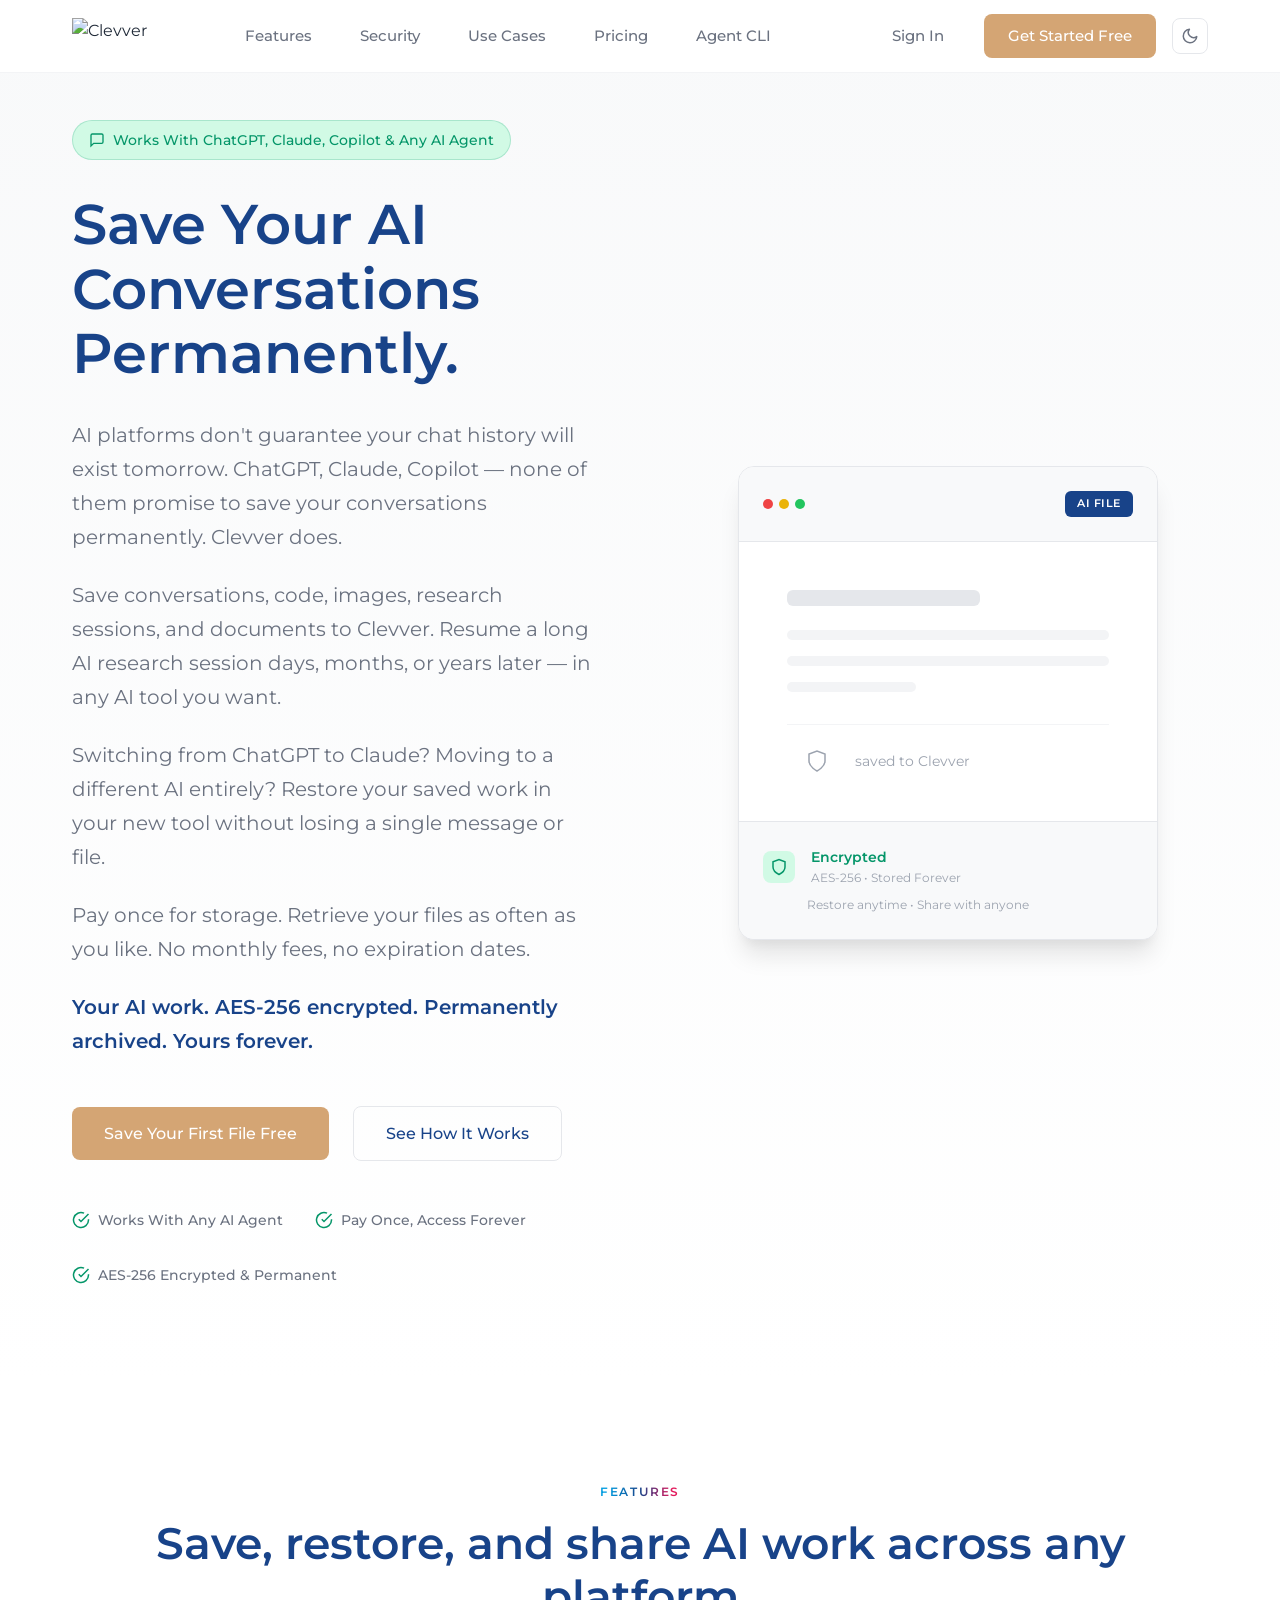
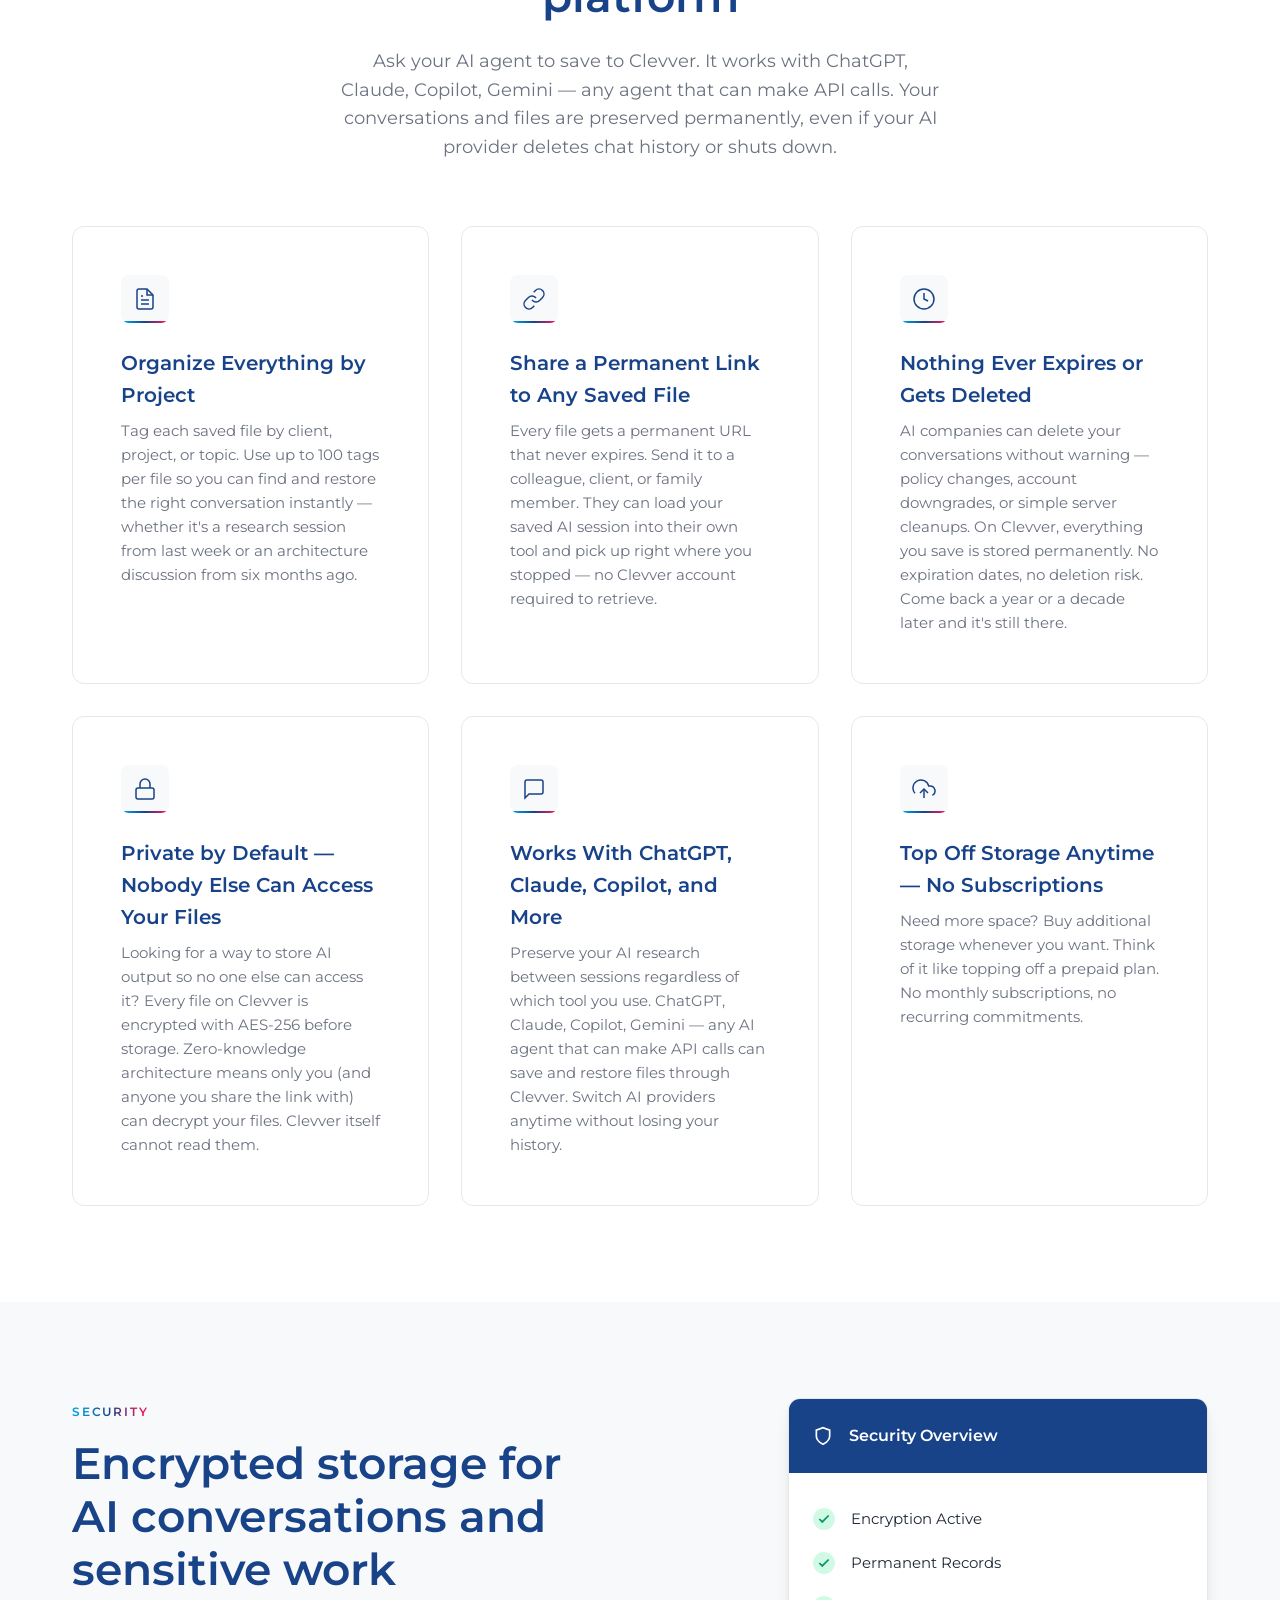
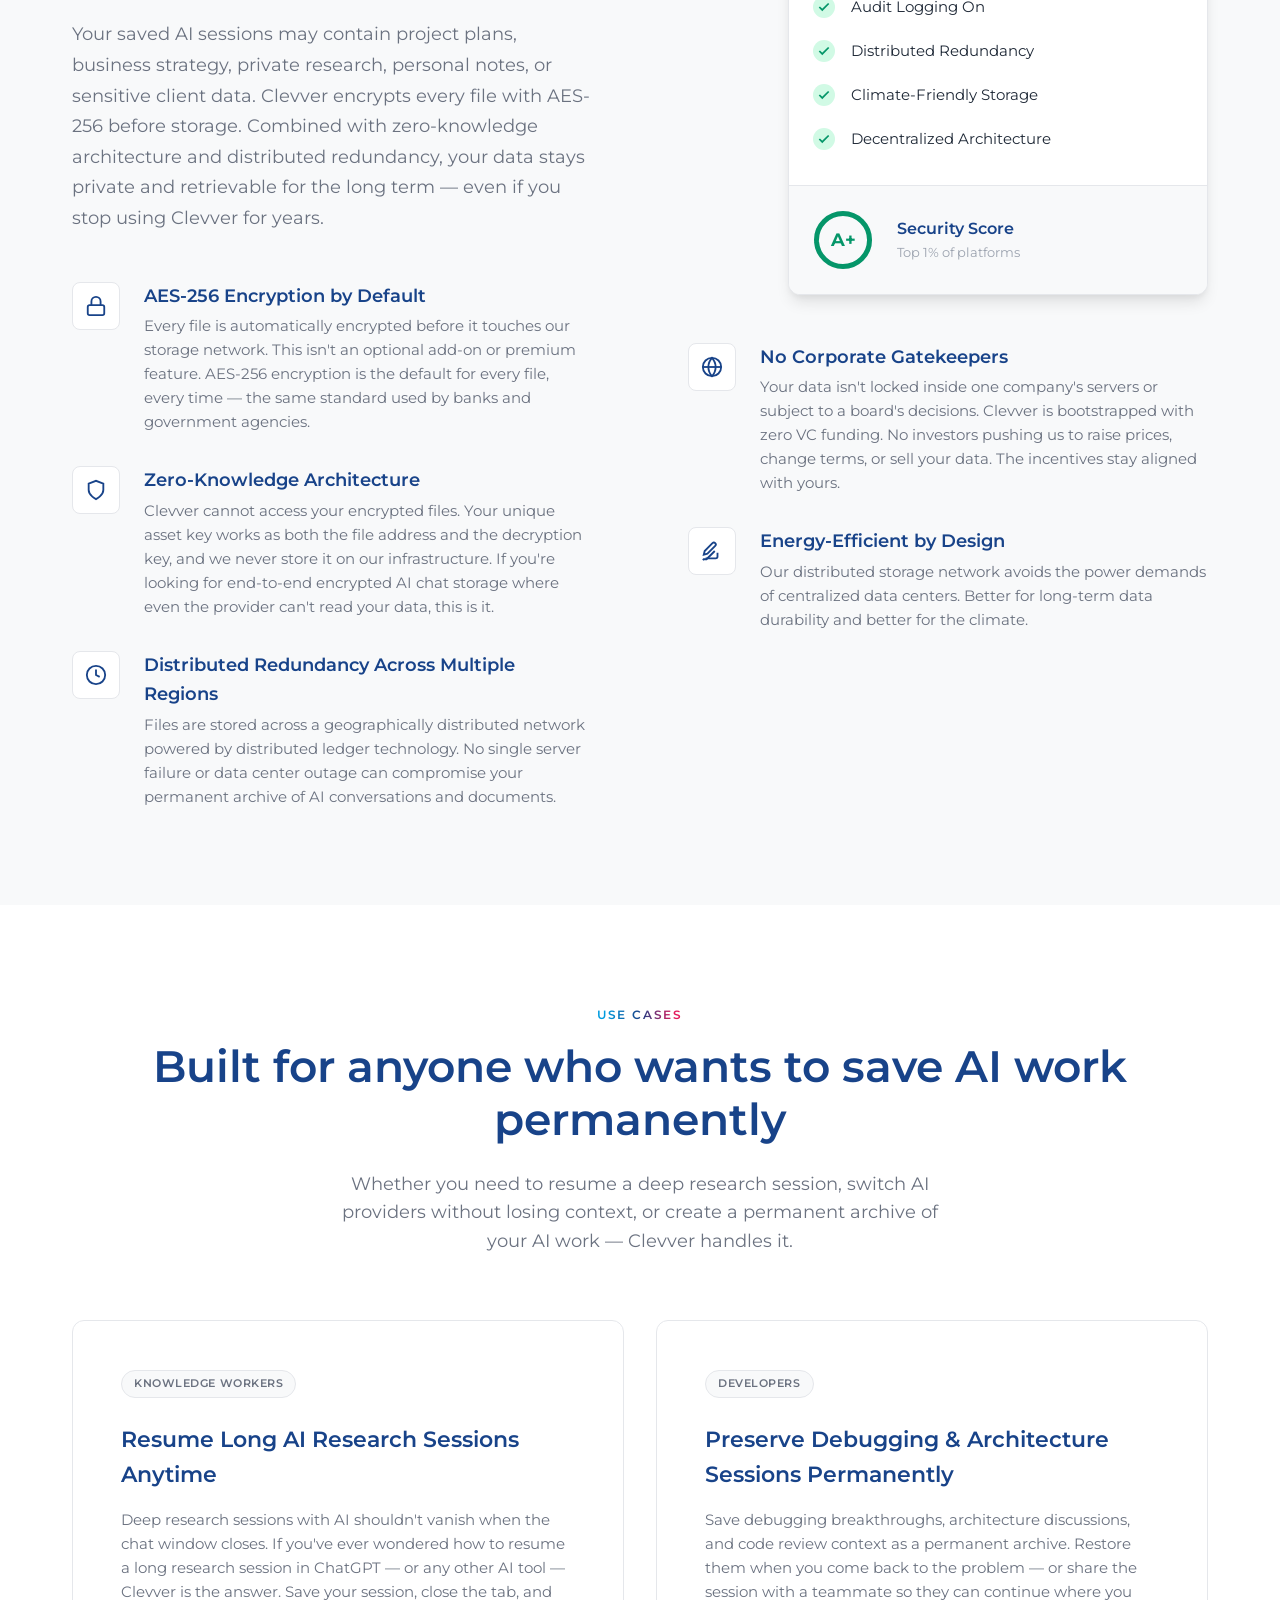
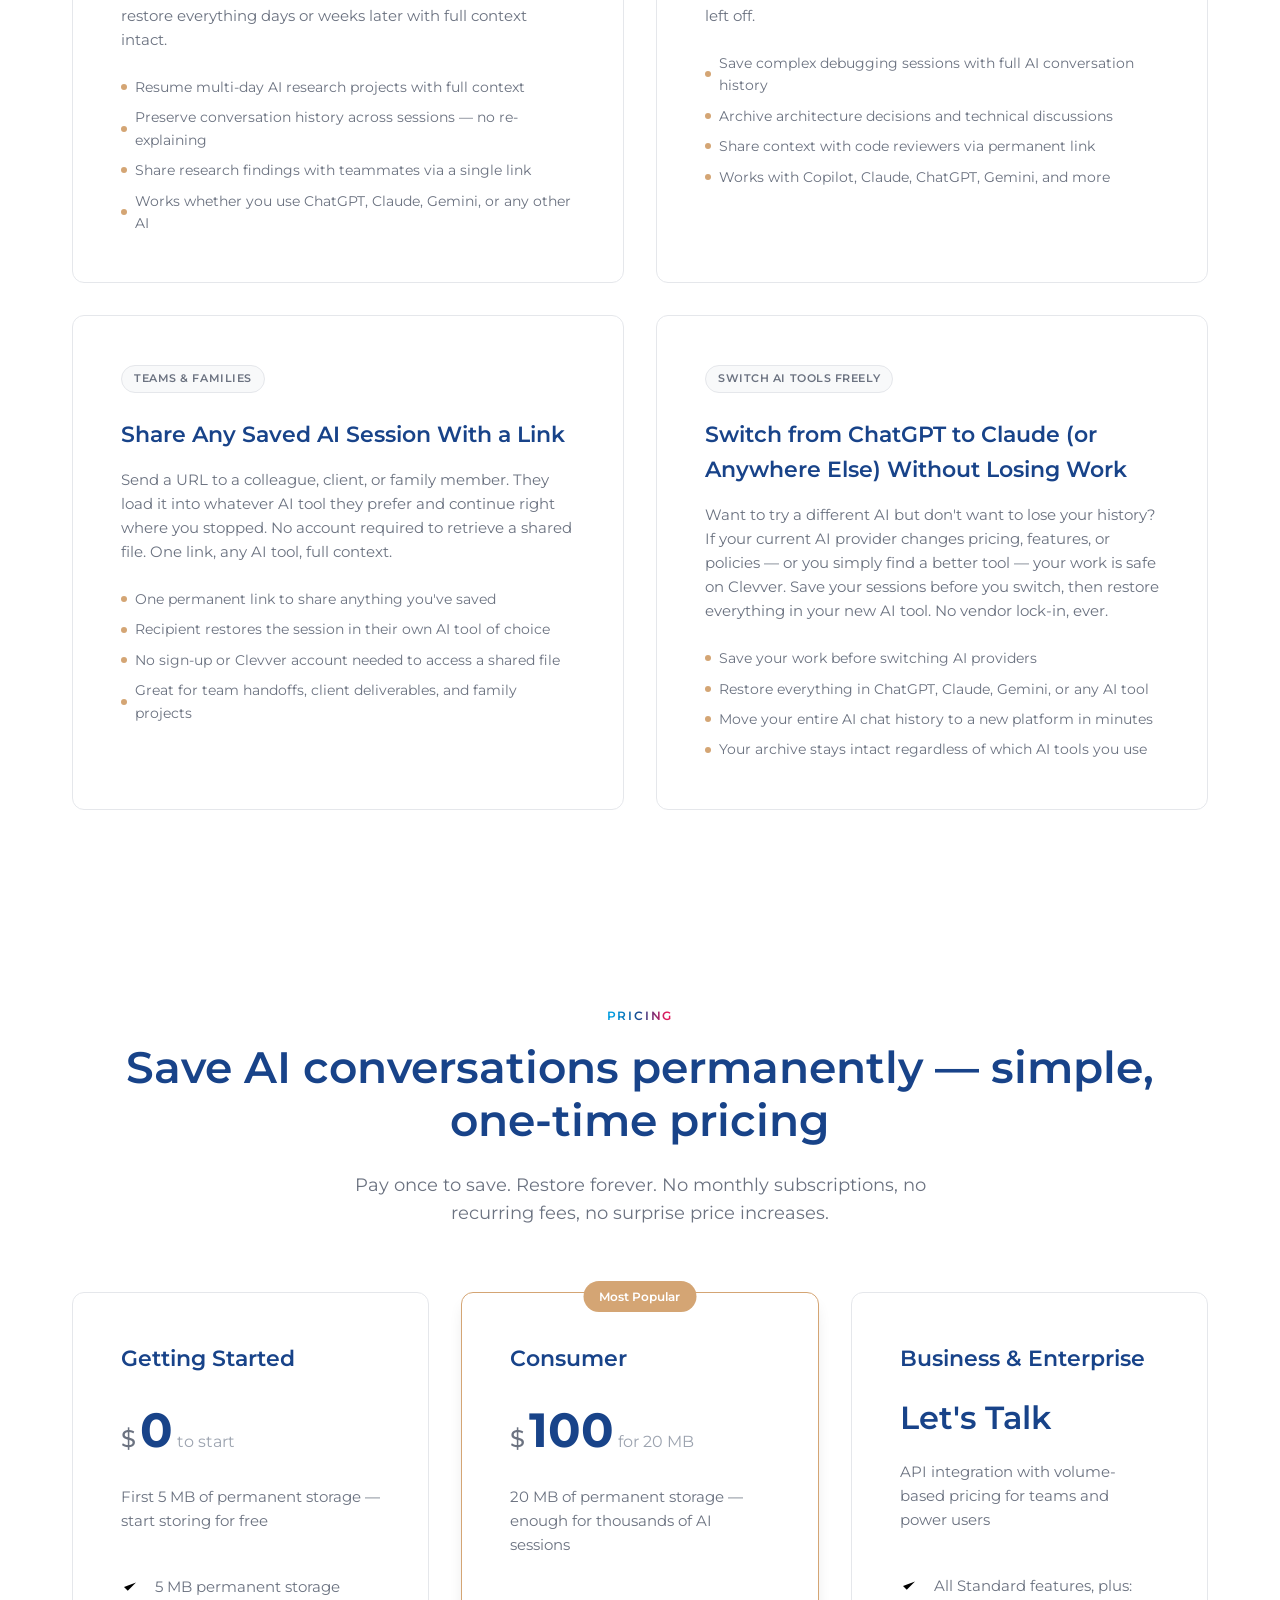
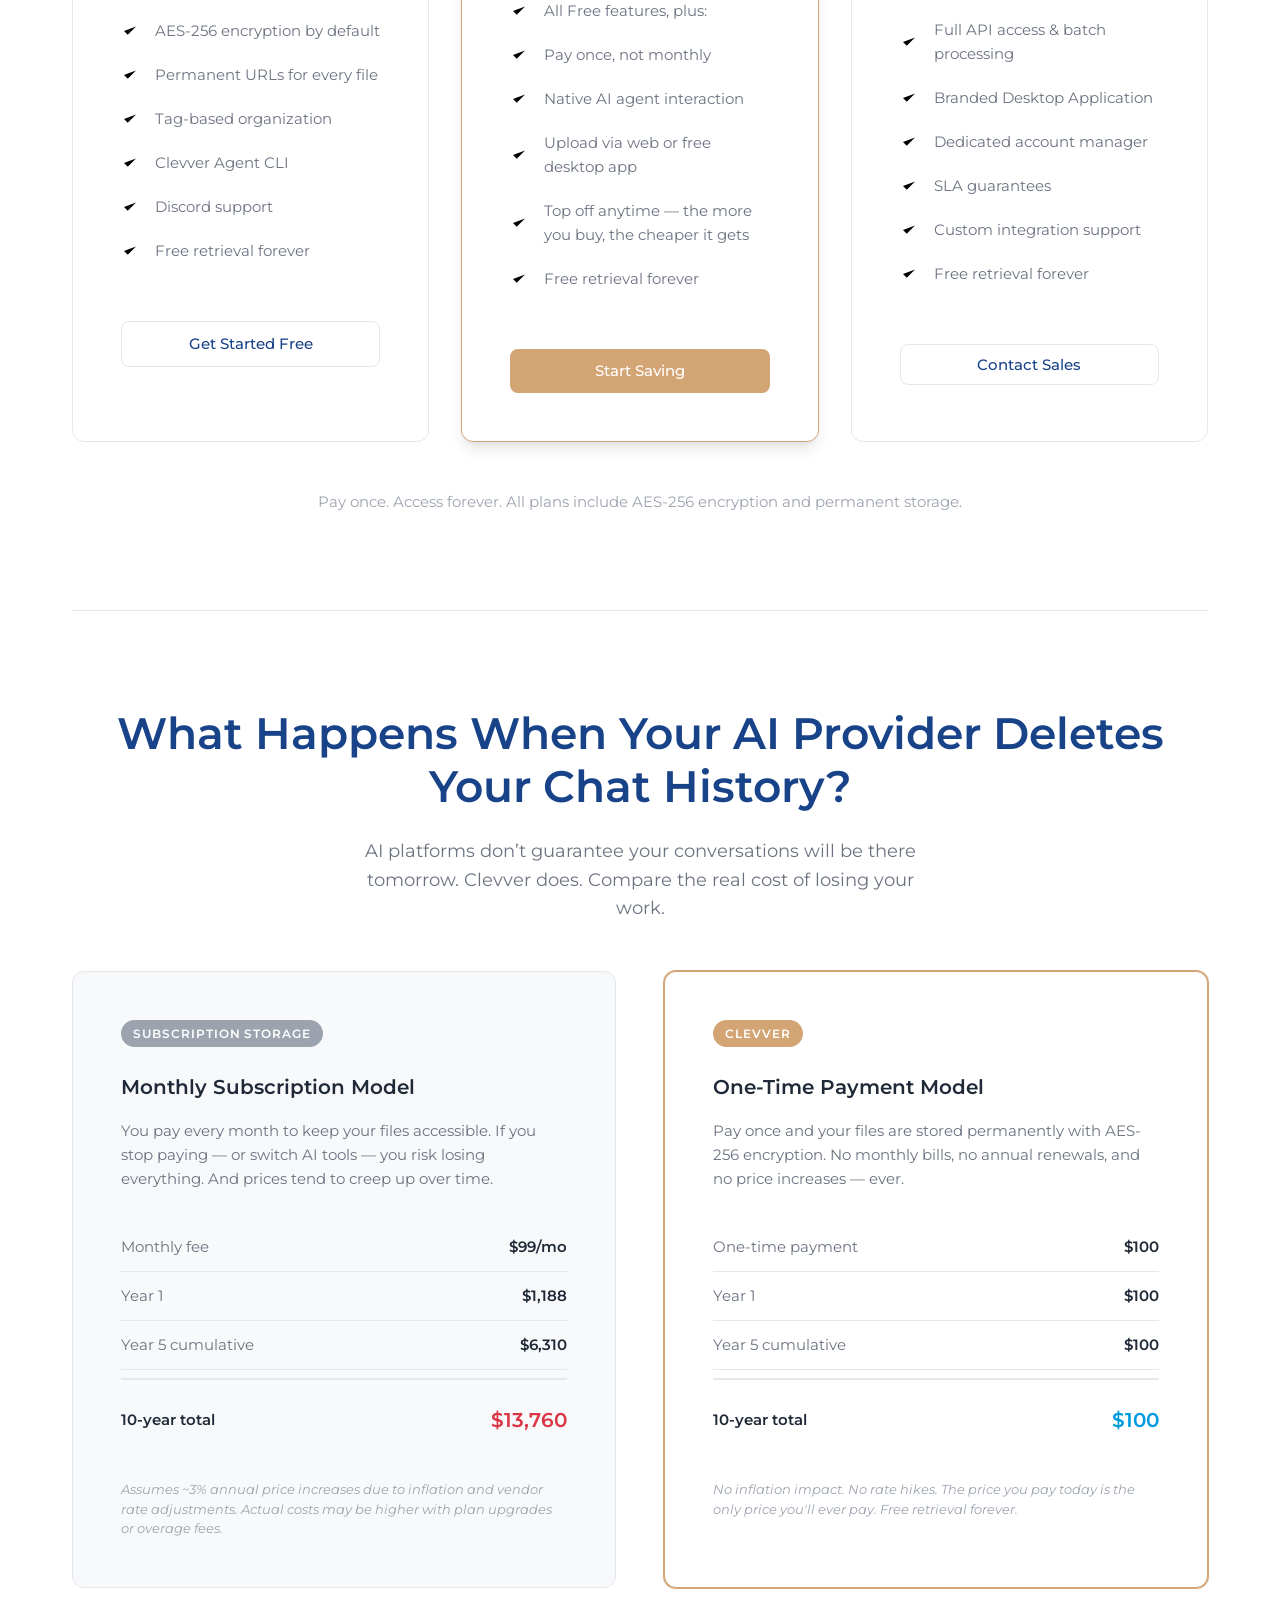
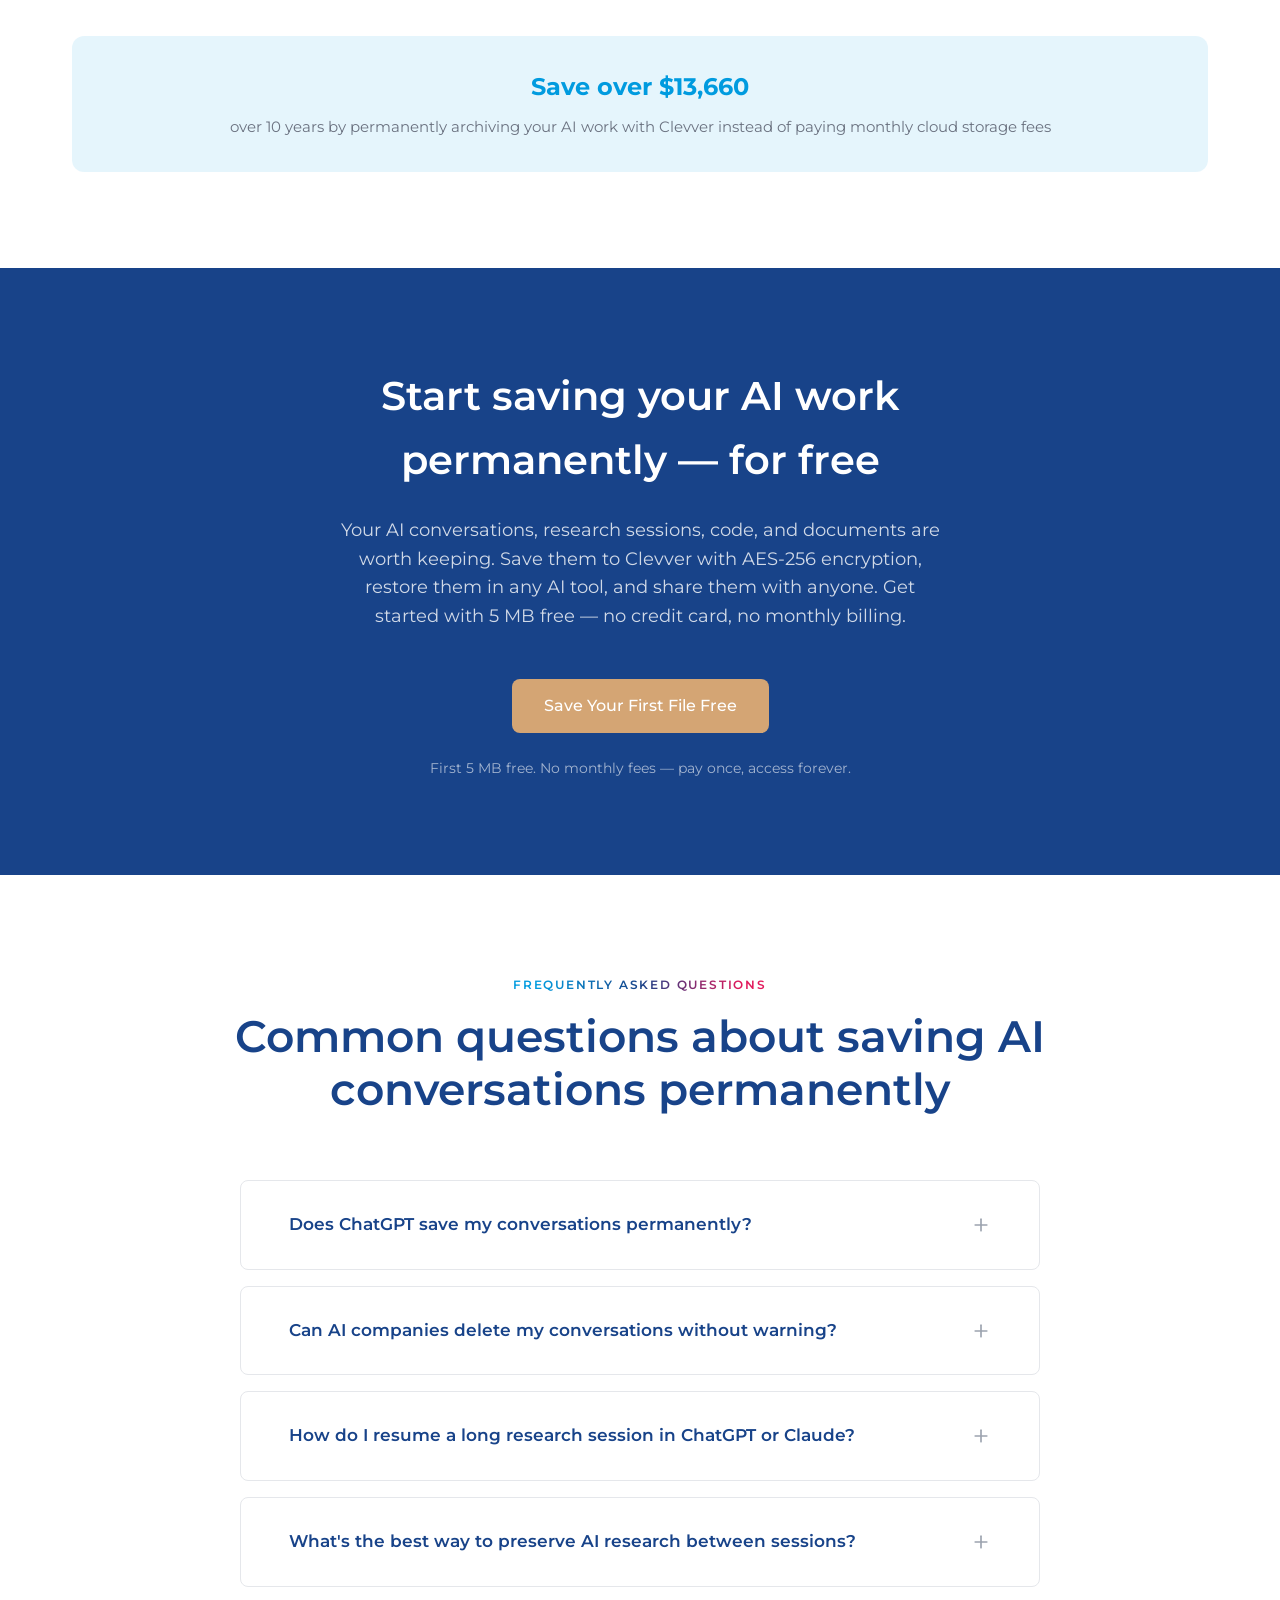
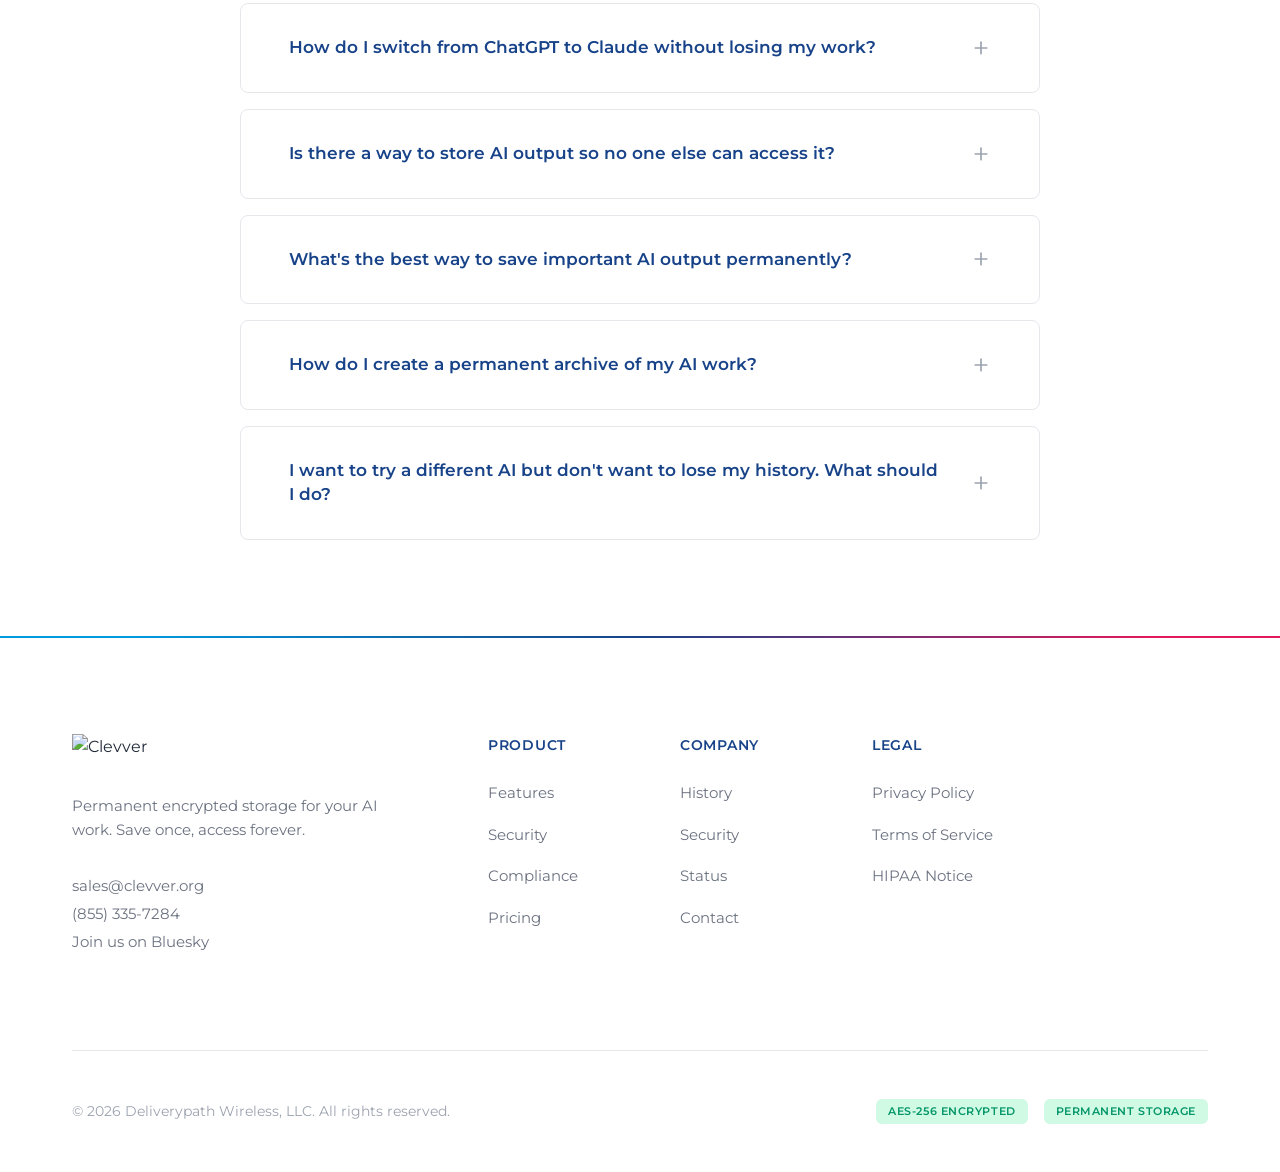
==== index.html @ 32ccbc25 "Update FAQ icons for consistent sizing and improved styling" ====
<!DOCTYPE html>
<html lang="en">
<head>
    <meta charset="UTF-8">
    <meta name="viewport" content="width=device-width, initial-scale=1.0">
    <title>Clevver — Save AI Conversations Permanently | Encrypted Storage for AI Work</title>
    <meta name="description" content="Save AI conversations, code, and research permanently with AES-256 encrypted storage. Switch from ChatGPT to Claude without losing work. Resume any AI session — even years later. Pay once, access forever.">
    <link rel="canonical" href="https://clevver.org/">

    <!-- Open Graph -->
    <meta property="og:type" content="website">
    <meta property="og:url" content="https://clevver.org/">
    <meta property="og:title" content="Clevver — Save AI Conversations Permanently & Resume Them Anywhere">
    <meta property="og:description" content="Permanent encrypted storage for AI work. Save ChatGPT, Claude, or Copilot sessions and restore them in any AI tool. No monthly fees.">
    <meta property="og:image" content="https://get.clevver.org/2e0cb655b8019757fe288d6d9509e78bdf510b3517c82f8941f3e772ed0b0fcb.png">
    <meta property="og:site_name" content="Clevver">

    <!-- Twitter Card -->
    <meta name="twitter:card" content="summary">
    <meta name="twitter:title" content="Clevver — Save & Restore Your AI Work Forever">
    <meta name="twitter:description" content="Permanent, AES-256 encrypted file storage for AI work. Save once, access forever. No monthly fees.">
    <meta name="twitter:image" content="https://get.clevver.org/2e0cb655b8019757fe288d6d9509e78bdf510b3517c82f8941f3e772ed0b0fcb.png">

    <link rel="preconnect" href="https://fonts.googleapis.com">
    <link rel="preconnect" href="https://fonts.gstatic.com" crossorigin>
    <link href="https://fonts.googleapis.com/css2?family=Montserrat:wght@300;400;500;600;700&display=swap" rel="stylesheet">
    <link rel="icon" href="favicon.ico" type="image/x-icon">
    <link rel="stylesheet" href="styles.css">
    <link rel="stylesheet" href="//embed.typeform.com/next/css/popup.css">
    <script>
        (function(){var t=localStorage.getItem('theme');if(t==='dark'||(!t&&window.matchMedia('(prefers-color-scheme: dark)').matches))document.documentElement.setAttribute('data-theme','dark')})();
    </script>

    <!-- Structured Data -->
    <script type="application/ld+json">
    {
      "@context": "https://schema.org",
      "@type": "Organization",
      "name": "Clevver",
      "url": "https://clevver.org",
      "logo": "https://get.clevver.org/2e0cb655b8019757fe288d6d9509e78bdf510b3517c82f8941f3e772ed0b0fcb.png",
      "description": "Permanent encrypted document storage for AI work. Save once, access forever.",
      "contactPoint": {
        "@type": "ContactPoint",
        "telephone": "+1-855-335-7284",
        "email": "sales@clevver.org",
        "contactType": "sales"
      },
      "sameAs": [
        "https://bsky.app/profile/clevver.org"
      ]
    }
    </script>
    <script type="application/ld+json">
    {
      "@context": "https://schema.org",
      "@type": "SoftwareApplication",
      "name": "Clevver",
      "url": "https://clevver.org",
      "applicationCategory": "StorageApplication",
      "operatingSystem": "Web, macOS, Linux",
      "description": "Permanent, AES-256 encrypted file storage for AI work. Save conversations, code, images, and documents. Pay once, access forever.",
      "offers": {
        "@type": "Offer",
        "price": "0",
        "priceCurrency": "USD",
        "description": "First 5 MB free. Pay-once pricing for additional storage."
      },
      "featureList": [
        "AES-256 encryption",
        "Zero-knowledge architecture",
        "Permanent file storage",
        "Shareable permanent links",
        "Works with any AI agent",
        "CLI tool for AI agents",
        "HIPAA-compliant infrastructure",
        "No monthly fees"
      ]
    }
    </script>
    <script type="application/ld+json">
    {
      "@context": "https://schema.org",
      "@type": "FAQPage",
      "mainEntity": [
        {
          "@type": "Question",
          "name": "Does ChatGPT save my conversations permanently?",
          "acceptedAnswer": {
            "@type": "Answer",
            "text": "No. ChatGPT does not guarantee permanent storage of your conversations. OpenAI's retention policies can change, and conversations may be deleted due to account changes, policy updates, or storage limits. Clevver lets you save any AI conversation permanently with AES-256 encryption — independent of any AI provider's policies."
          }
        },
        {
          "@type": "Question",
          "name": "Can AI companies delete my conversations without warning?",
          "acceptedAnswer": {
            "@type": "Answer",
            "text": "Yes. Most AI platforms reserve the right to delete or modify stored conversations at any time. Policy changes, server maintenance, account downgrades, and terms-of-service updates can all result in lost chat history. Saving your important AI work to Clevver ensures it exists permanently, regardless of what any AI company decides to do."
          }
        },
        {
          "@type": "Question",
          "name": "How do I resume a long research session in ChatGPT or Claude?",
          "acceptedAnswer": {
            "@type": "Answer",
            "text": "Save your research session to Clevver before closing the chat. When you're ready to continue — whether that's the next day or the next year — restore the session in ChatGPT, Claude, or any other AI tool. Your full conversation context is preserved, so you don't need to re-explain anything."
          }
        },
        {
          "@type": "Question",
          "name": "What's the best way to preserve AI research between sessions?",
          "acceptedAnswer": {
            "@type": "Answer",
            "text": "Use Clevver to save each AI session as a permanent, encrypted file. Tag files by project or topic for easy retrieval. When you start a new session, restore your previous work into any AI tool and continue with full context. This works across all major AI platforms."
          }
        },
        {
          "@type": "Question",
          "name": "How do I switch from ChatGPT to Claude without losing my work?",
          "acceptedAnswer": {
            "@type": "Answer",
            "text": "Save your ChatGPT conversations and files to Clevver before switching. Then restore them in Claude (or any other AI tool). Your entire chat history, research context, and files transfer with you. Clevver acts as a permanent, provider-independent archive for all your AI work."
          }
        },
        {
          "@type": "Question",
          "name": "Is there a way to store AI output so no one else can access it?",
          "acceptedAnswer": {
            "@type": "Answer",
            "text": "Yes. Clevver encrypts every file with AES-256 before storage and uses zero-knowledge architecture. Your unique asset key is never stored on Clevver's servers, which means even Clevver cannot read your files. Only you — and anyone you explicitly share a link with — can decrypt and access your stored AI output."
          }
        },
        {
          "@type": "Question",
          "name": "What's the best way to save important AI output permanently?",
          "acceptedAnswer": {
            "@type": "Answer",
            "text": "Ask your AI agent to save the file or conversation to Clevver using the Agent CLI or API. Each file is encrypted, assigned a permanent URL, and stored on a distributed network with no expiration date. You pay once for storage and retrieve your files for free, forever."
          }
        },
        {
          "@type": "Question",
          "name": "How do I create a permanent archive of my AI work?",
          "acceptedAnswer": {
            "@type": "Answer",
            "text": "Sign up for Clevver (5 MB free), then save your AI conversations, code, images, and documents as you work. Tag each file by project or client. Every file gets a permanent, encrypted URL. Your archive grows over time and never expires — even if you stop using Clevver for years."
          }
        },
        {
          "@type": "Question",
          "name": "I want to try a different AI but don't want to lose my history. What should I do?",
          "acceptedAnswer": {
            "@type": "Answer",
            "text": "Save your current AI work to Clevver before making the switch. Clevver works with ChatGPT, Claude, Copilot, Gemini, and any AI that can make API calls. Once saved, your history is permanently archived and can be restored in whatever AI tool you move to next."
          }
        }
      ]
    }
    </script>
</head>
<body>
    <!-- Navigation -->
    <nav class="nav" id="nav">
        <div class="container nav-container">
            <a href="#" class="logo">
                <img src="https://get.clevver.org/2e0cb655b8019757fe288d6d9509e78bdf510b3517c82f8941f3e772ed0b0fcb.png" alt="Clevver" class="logo-img">
            </a>
            <ul class="nav-links">
                <li><a href="#solutions">Features</a></li>
                <li><a href="#security">Security</a></li>
                <li><a href="#cases">Use Cases</a></li>
                <li><a href="#pricing">Pricing</a></li>
                <li><a href="clevver-agent-cli.html">Agent CLI</a></li>
            </ul>
            <div class="nav-cta">
                <a href="https://app.clevver.org/login" class="btn btn-ghost">Sign In</a>
                <a href="https://app.clevver.org/login#signup" class="btn btn-primary">Get Started Free</a>
                <button class="dark-mode-toggle" aria-label="Toggle dark mode"><svg class="icon-moon" xmlns="http://www.w3.org/2000/svg" viewBox="0 0 24 24" fill="none" stroke="currentColor" stroke-width="2" stroke-linecap="round" stroke-linejoin="round"><path d="M21 12.79A9 9 0 1 1 11.21 3 7 7 0 0 0 21 12.79z"/></svg><svg class="icon-sun" xmlns="http://www.w3.org/2000/svg" viewBox="0 0 24 24" fill="none" stroke="currentColor" stroke-width="2" stroke-linecap="round" stroke-linejoin="round"><circle cx="12" cy="12" r="5"/><line x1="12" y1="1" x2="12" y2="3"/><line x1="12" y1="21" x2="12" y2="23"/><line x1="4.22" y1="4.22" x2="5.64" y2="5.64"/><line x1="18.36" y1="18.36" x2="19.78" y2="19.78"/><line x1="1" y1="12" x2="3" y2="12"/><line x1="21" y1="12" x2="23" y2="12"/><line x1="4.22" y1="19.78" x2="5.64" y2="18.36"/><line x1="18.36" y1="4.22" x2="19.78" y2="5.64"/></svg></button>
            </div>
            <button class="mobile-menu-btn" id="mobileMenuBtn" aria-label="Toggle menu">
                <span></span>
                <span></span>
                <span></span>
            </button>
        </div>
        <div class="mobile-menu" id="mobileMenu">
            <ul class="mobile-nav-links">
                <li><a href="#solutions">Features</a></li>
                <li><a href="#security">Security</a></li>
                <li><a href="#cases">Use Cases</a></li>
                <li><a href="#pricing">Pricing</a></li>
                <li><a href="clevver-agent-cli.html">Agent CLI</a></li>
            </ul>
            <div class="mobile-nav-cta">
                <a href="https://app.clevver.org/login" class="btn btn-ghost">Sign In</a>
                <a href="https://app.clevver.org/login#signup" class="btn btn-primary">Get Started Free</a>
                <button class="dark-mode-toggle" aria-label="Toggle dark mode"><svg class="icon-moon" xmlns="http://www.w3.org/2000/svg" viewBox="0 0 24 24" fill="none" stroke="currentColor" stroke-width="2" stroke-linecap="round" stroke-linejoin="round"><path d="M21 12.79A9 9 0 1 1 11.21 3 7 7 0 0 0 21 12.79z"/></svg><svg class="icon-sun" xmlns="http://www.w3.org/2000/svg" viewBox="0 0 24 24" fill="none" stroke="currentColor" stroke-width="2" stroke-linecap="round" stroke-linejoin="round"><circle cx="12" cy="12" r="5"/><line x1="12" y1="1" x2="12" y2="3"/><line x1="12" y1="21" x2="12" y2="23"/><line x1="4.22" y1="4.22" x2="5.64" y2="5.64"/><line x1="18.36" y1="18.36" x2="19.78" y2="19.78"/><line x1="1" y1="12" x2="3" y2="12"/><line x1="21" y1="12" x2="23" y2="12"/><line x1="4.22" y1="19.78" x2="5.64" y2="18.36"/><line x1="18.36" y1="4.22" x2="19.78" y2="5.64"/></svg></button>
            </div>
        </div>
    </nav>

    <!-- Hero Section -->
    <section class="hero">
        <div class="container hero-container">
            <div class="hero-content">
                <div class="hero-badge">
                    <svg viewBox="0 0 24 24" fill="none" stroke="currentColor" stroke-width="2">
                        <path d="M21 15a2 2 0 0 1-2 2H7l-4 4V5a2 2 0 0 1 2-2h14a2 2 0 0 1 2 2z"/>
                    </svg>
                    <span>Works With ChatGPT, Claude, Copilot & Any AI Agent</span>
                </div>
                <h1 class="hero-title">
                    Save Your AI Conversations Permanently.
                </h1>
                <p class="hero-subtitle">
                    AI platforms don't guarantee your chat history will exist tomorrow. ChatGPT, Claude, Copilot — none of them promise to save your conversations permanently. Clevver does.
                </p>
                <p class="hero-subtitle">
                    Save conversations, code, images, research sessions, and documents to Clevver. Resume a long AI research session days, months, or years later — in any AI tool you want.
                </p>
                <p class="hero-subtitle">
                    Switching from ChatGPT to Claude? Moving to a different AI entirely? Restore your saved work in your new tool without losing a single message or file.
                </p>
                <p class="hero-subtitle">
                    Pay once for storage. Retrieve your files as often as you like. No monthly fees, no expiration dates.
                </p>
                <p class="hero-subtitle hero-subtitle--bold">
                    Your AI work. AES-256 encrypted. Permanently archived. Yours forever.
                </p>
                <div class="hero-cta">
                    <a href="https://app.clevver.org/login#signup" class="btn btn-primary btn-large">Save Your First File Free</a>
                    <a href="clevver-agent-cli.html" class="btn btn-outline btn-large">See How It Works</a>
                </div>
                <div class="hero-trust">
                    <div class="trust-item">
                        <svg viewBox="0 0 24 24" fill="none" stroke="currentColor" stroke-width="2">
                            <path d="M22 11.08V12a10 10 0 1 1-5.93-9.14"/>
                            <polyline points="22 4 12 14.01 9 11.01"/>
                        </svg>
                        <span>Works With Any AI Agent</span>
                    </div>
                    <div class="trust-item">
                        <svg viewBox="0 0 24 24" fill="none" stroke="currentColor" stroke-width="2">
                            <path d="M22 11.08V12a10 10 0 1 1-5.93-9.14"/>
                            <polyline points="22 4 12 14.01 9 11.01"/>
                        </svg>
                        <span>Pay Once, Access Forever</span>
                    </div>
                    <div class="trust-item">
                        <svg viewBox="0 0 24 24" fill="none" stroke="currentColor" stroke-width="2">
                            <path d="M22 11.08V12a10 10 0 1 1-5.93-9.14"/>
                            <polyline points="22 4 12 14.01 9 11.01"/>
                        </svg>
                        <span>AES-256 Encrypted & Permanent</span>
                    </div>
                </div>
            </div>
            <div class="hero-visual">
                <div class="document-preview">
                    <div class="doc-header">
                        <div class="doc-dots">
                            <span></span>
                            <span></span>
                            <span></span>
                        </div>
                        <div class="doc-badge">AI File</div>
                    </div>
                    <div class="doc-content">
                        <div class="doc-line doc-line--header"></div>
                        <div class="doc-line"></div>
                        <div class="doc-line"></div>
                        <div class="doc-line doc-line--short"></div>
                        <div class="doc-signature">
                            <svg viewBox="0 0 24 24" fill="none" stroke="currentColor" stroke-width="1.5">
                                <path d="M12 22s8-4 8-10V5l-8-3-8 3v7c0 6 8 10 8 10z"/>
                            </svg>
                            <span> saved to Clevver</span>
                        </div>
                    </div>
                    <div class="doc-security">
                        <div class="security-indicator">
                            <div class="shield-icon">
                                <svg viewBox="0 0 24 24" fill="none" stroke="currentColor" stroke-width="2">
                                    <path d="M12 22s8-4 8-10V5l-8-3-8 3v7c0 6 8 10 8 10z"/>
                                </svg>
                            </div>
                            <div class="security-text">
                                <span class="security-label">Encrypted</span>
                                <span class="security-sub">AES-256 • Stored Forever</span>
                            </div>
                        </div>
                        <div class="audit-trail">
                            <span>Restore anytime • Share with anyone</span>
                        </div>
                    </div>
                </div>
            </div>
        </div>
    </section>

    <!-- Solutions Section -->
    <section class="solutions" id="solutions">
        <div class="container">
            <div class="section-header">
                <span class="section-tag">Features</span>
                <h2 class="section-title">Save, restore, and share AI work across any platform</h2>
                <p class="section-subtitle">Ask your AI agent to save to Clevver. It works with ChatGPT, Claude, Copilot, Gemini — any agent that can make API calls. Your conversations and files are preserved permanently, even if your AI provider deletes chat history or shuts down.</p>
            </div>
            <div class="solutions-grid">
                <div class="solution-card">
                    <div class="solution-icon">
                        <svg viewBox="0 0 24 24" fill="none" stroke="currentColor" stroke-width="1.5">
                            <path d="M14 2H6a2 2 0 0 0-2 2v16a2 2 0 0 0 2 2h12a2 2 0 0 0 2-2V8z"/>
                            <polyline points="14 2 14 8 20 8"/>
                            <line x1="16" y1="13" x2="8" y2="13"/>
                            <line x1="16" y1="17" x2="8" y2="17"/>
                            <polyline points="10 9 9 9 8 9"/>
                        </svg>
                    </div>
                    <h3 class="solution-title">Organize Everything by Project</h3>
                    <p class="solution-desc">Tag each saved file by client, project, or topic. Use up to 100 tags per file so you can find and restore the right conversation instantly — whether it's a research session from last week or an architecture discussion from six months ago.</p>
                </div>
                <div class="solution-card">
                    <div class="solution-icon">
                        <svg viewBox="0 0 24 24" fill="none" stroke="currentColor" stroke-width="1.5">
                            <path d="M10 13a5 5 0 0 0 7.54.54l3-3a5 5 0 0 0-7.07-7.07l-1.72 1.71"/>
                            <path d="M14 11a5 5 0 0 0-7.54-.54l-3 3a5 5 0 0 0 7.07 7.07l1.71-1.71"/>
                        </svg>
                    </div>
                    <h3 class="solution-title">Share a Permanent Link to Any Saved File</h3>
                    <p class="solution-desc">Every file gets a permanent URL that never expires. Send it to a colleague, client, or family member. They can load your saved AI session into their own tool and pick up right where you stopped — no Clevver account required to retrieve.</p>
                </div>
                <div class="solution-card">
                    <div class="solution-icon">
                        <svg viewBox="0 0 24 24" fill="none" stroke="currentColor" stroke-width="1.5">
                            <circle cx="12" cy="12" r="10"/>
                            <polyline points="12 6 12 12 16 14"/>
                        </svg>
                    </div>
                    <h3 class="solution-title">Nothing Ever Expires or Gets Deleted</h3>
                    <p class="solution-desc">AI companies can delete your conversations without warning — policy changes, account downgrades, or simple server cleanups. On Clevver, everything you save is stored permanently. No expiration dates, no deletion risk. Come back a year or a decade later and it's still there.</p>
                </div>
                <div class="solution-card">
                    <div class="solution-icon">
                        <svg viewBox="0 0 24 24" fill="none" stroke="currentColor" stroke-width="1.5">
                            <rect x="3" y="11" width="18" height="11" rx="2" ry="2"/>
                            <path d="M7 11V7a5 5 0 0 1 10 0v4"/>
                        </svg>
                    </div>
                    <h3 class="solution-title">Private by Default — Nobody Else Can Access Your Files</h3>
                    <p class="solution-desc">Looking for a way to store AI output so no one else can access it? Every file on Clevver is encrypted with AES-256 before storage. Zero-knowledge architecture means only you (and anyone you share the link with) can decrypt your files. Clevver itself cannot read them.</p>
                </div>
                <div class="solution-card">
                    <div class="solution-icon">
                        <svg viewBox="0 0 24 24" fill="none" stroke="currentColor" stroke-width="1.5">
                            <path d="M21 15a2 2 0 0 1-2 2H7l-4 4V5a2 2 0 0 1 2-2h14a2 2 0 0 1 2 2z"/>
                        </svg>
                    </div>
                    <h3 class="solution-title">Works With ChatGPT, Claude, Copilot, and More</h3>
                    <p class="solution-desc">Preserve your AI research between sessions regardless of which tool you use. ChatGPT, Claude, Copilot, Gemini — any AI agent that can make API calls can save and restore files through Clevver. Switch AI providers anytime without losing your history.</p>
                </div>
                <div class="solution-card">
                    <div class="solution-icon">
                        <svg viewBox="0 0 24 24" fill="none" stroke="currentColor" stroke-width="1.5">
                            <polyline points="16 16 12 12 8 16"/>
                            <line x1="12" y1="12" x2="12" y2="21"/>
                            <path d="M20.39 18.39A5 5 0 0 0 18 9h-1.26A8 8 0 1 0 3 16.3"/>
                        </svg>
                    </div>
                    <h3 class="solution-title">Top Off Storage Anytime — No Subscriptions</h3>
                    <p class="solution-desc">Need more space? Buy additional storage whenever you want. Think of it like topping off a prepaid plan. No monthly subscriptions, no recurring commitments.</p>
                </div>
            </div>
        </div>
    </section>

    <!-- Security Section -->
    <section class="security" id="security">
        <div class="container">
            <div class="security-grid">
                <div class="security-content">
                    <span class="section-tag">Security</span>
                    <h2 class="section-title">Encrypted storage for AI conversations and sensitive work</h2>
                    <p class="security-desc">Your saved AI sessions may contain project plans, business strategy, private research, personal notes, or sensitive client data. Clevver encrypts every file with AES-256 before storage. Combined with zero-knowledge architecture and distributed redundancy, your data stays private and retrievable for the long term — even if you stop using Clevver for years.</p>
                    
                    <div class="security-features">
                        <div class="security-feature">
                            <div class="security-feature-icon">
                                <svg viewBox="0 0 24 24" fill="none" stroke="currentColor" stroke-width="2">
                                    <rect x="3" y="11" width="18" height="11" rx="2" ry="2"/>
                                    <path d="M7 11V7a5 5 0 0 1 10 0v4"/>
                                </svg>
                            </div>
                            <div class="security-feature-text">
                                <h4>AES-256 Encryption by Default</h4>
                                <p>Every file is automatically encrypted before it touches our storage network. This isn't an optional add-on or premium feature. AES-256 encryption is the default for every file, every time — the same standard used by banks and government agencies.</p>
                            </div>
                        </div>
                        <div class="security-feature">
                            <div class="security-feature-icon">
                                <svg viewBox="0 0 24 24" fill="none" stroke="currentColor" stroke-width="2">
                                    <path d="M12 22s8-4 8-10V5l-8-3-8 3v7c0 6 8 10 8 10z"/>
                                </svg>
                            </div>
                            <div class="security-feature-text">
                                <h4>Zero-Knowledge Architecture</h4>
                                <p>Clevver cannot access your encrypted files. Your unique asset key works as both the file address and the decryption key, and we never store it on our infrastructure. If you're looking for end-to-end encrypted AI chat storage where even the provider can't read your data, this is it.</p>
                            </div>
                        </div>
                        <div class="security-feature">
                            <div class="security-feature-icon">
                                <svg viewBox="0 0 24 24" fill="none" stroke="currentColor" stroke-width="2">
                                    <circle cx="12" cy="12" r="10"/>
                                    <polyline points="12 6 12 12 16 14"/>
                                </svg>
                            </div>
                            <div class="security-feature-text">
                                <h4>Distributed Redundancy Across Multiple Regions</h4>
                                <p>Files are stored across a geographically distributed network powered by distributed ledger technology. No single server failure or data center outage can compromise your permanent archive of AI conversations and documents.</p>
                            </div>
                        </div>
                    </div>
                </div>
                <div class="security-visual">
                    <div class="security-visual-inner">
                    <div class="security-card">
                        <div class="security-card-header">
                            <svg viewBox="0 0 24 24" fill="none" stroke="currentColor" stroke-width="2">
                                <path d="M12 22s8-4 8-10V5l-8-3-8 3v7c0 6 8 10 8 10z"/>
                            </svg>
                            <span>Security Overview</span>
                        </div>
                        <div class="security-status-list">
                            <div class="security-status-item">
                                <div class="status-check checked">
                                    <svg viewBox="0 0 24 24" fill="none" stroke="currentColor" stroke-width="3">
                                        <polyline points="20 6 9 17 4 12"/>
                                    </svg>
                                </div>
                                <span>Encryption Active</span>
                            </div>
                            <div class="security-status-item">
                                <div class="status-check checked">
                                    <svg viewBox="0 0 24 24" fill="none" stroke="currentColor" stroke-width="3">
                                        <polyline points="20 6 9 17 4 12"/>
                                    </svg>
                                </div>
                                <span>Permanent Records</span>
                            </div>
                            <div class="security-status-item">
                                <div class="status-check checked">
                                    <svg viewBox="0 0 24 24" fill="none" stroke="currentColor" stroke-width="3">
                                        <polyline points="20 6 9 17 4 12"/>
                                    </svg>
                                </div>
                                <span>Audit Logging On</span>
                            </div>
                            <div class="security-status-item">
                                <div class="status-check checked">
                                    <svg viewBox="0 0 24 24" fill="none" stroke="currentColor" stroke-width="3">
                                        <polyline points="20 6 9 17 4 12"/>
                                    </svg>
                                </div>
                                <span>Distributed Redundancy</span>
                            </div>
                            <div class="security-status-item">
                                <div class="status-check checked">
                                    <svg viewBox="0 0 24 24" fill="none" stroke="currentColor" stroke-width="3">
                                        <polyline points="20 6 9 17 4 12"/>
                                    </svg>
                                </div>
                                <span>Climate-Friendly Storage</span>
                            </div>
                            <div class="security-status-item">
                                <div class="status-check checked">
                                    <svg viewBox="0 0 24 24" fill="none" stroke="currentColor" stroke-width="3">
                                        <polyline points="20 6 9 17 4 12"/>
                                    </svg>
                                </div>
                                <span>Decentralized Architecture</span>
                            </div>
                        </div>
                        <div class="security-score">
                            <div class="score-circle">
                                <svg viewBox="0 0 36 36">
                                    <path class="score-bg" d="M18 2.0845 a 15.9155 15.9155 0 0 1 0 31.831 a 15.9155 15.9155 0 0 1 0 -31.831"/>
                                    <path class="score-fill" stroke-dasharray="98, 100" d="M18 2.0845 a 15.9155 15.9155 0 0 1 0 31.831 a 15.9155 15.9155 0 0 1 0 -31.831"/>
                                </svg>
                                <span class="score-value">A+</span>
                            </div>
                            <div class="score-label">
                                <span>Security Score</span>
                                <small>Top 1% of platforms</small>
                            </div>
                        </div>
                    </div>
                    <div class="security-features security-features-right">
                        <div class="security-feature">
                            <div class="security-feature-icon">
                                <svg viewBox="0 0 24 24" fill="none" stroke="currentColor" stroke-width="2">
                                    <circle cx="12" cy="12" r="10"/>
                                    <line x1="2" y1="12" x2="22" y2="12"/>
                                    <path d="M12 2a15.3 15.3 0 0 1 4 10 15.3 15.3 0 0 1-4 10 15.3 15.3 0 0 1-4-10 15.3 15.3 0 0 1 4-10z"/>
                                </svg>
                            </div>
                            <div class="security-feature-text">
                                <h4>No Corporate Gatekeepers</h4>
                                <p>Your data isn't locked inside one company's servers or subject to a board's decisions. Clevver is bootstrapped with zero VC funding. No investors pushing us to raise prices, change terms, or sell your data. The incentives stay aligned with yours.</p>
                            </div>
                        </div>
                        <div class="security-feature">
                            <div class="security-feature-icon">
                                <svg viewBox="0 0 24 24" fill="none" stroke="currentColor" stroke-width="2">
                                    <path d="M2 22l1-1h3l9-9"/>
                                    <path d="M12.5 3.5a2.12 2.12 0 0 1 3 3L7 15l-4 1 1-4 8.5-8.5z"/>
                                    <path d="M18 14v4a2 2 0 0 1-2 2H5"/>
                                </svg>
                            </div>
                            <div class="security-feature-text">
                                <h4>Energy-Efficient by Design</h4>
                                <p>Our distributed storage network avoids the power demands of centralized data centers. Better for long-term data durability and better for the climate.</p>
                            </div>
                        </div>
                    </div>
                    </div>
                </div>
            </div>
        </div>
    </section>

    <!-- Compliance Section -->
    <section class="compliance" id="cases">
        <div class="container">
            <div class="compliance-header">
                <span class="section-tag">Use Cases</span>
                <h2 class="section-title">Built for anyone who wants to save AI work permanently</h2>
                <p class="section-subtitle">Whether you need to resume a deep research session, switch AI providers without losing context, or create a permanent archive of your AI work — Clevver handles it.</p>
            </div>
            <div class="compliance-grid">
                <div class="compliance-card">
                    <div class="compliance-badge">Knowledge Workers</div>
                    <h3>Resume Long AI Research Sessions Anytime</h3>
                    <p>Deep research sessions with AI shouldn't vanish when the chat window closes. If you've ever wondered how to resume a long research session in ChatGPT — or any other AI tool — Clevver is the answer. Save your session, close the tab, and restore everything days or weeks later with full context intact.</p>
                    <ul class="compliance-list">
                        <li>Resume multi-day AI research projects with full context</li>
                        <li>Preserve conversation history across sessions — no re-explaining</li>
                        <li>Share research findings with teammates via a single link</li>
                        <li>Works whether you use ChatGPT, Claude, Gemini, or any other AI</li>
                    </ul>
                </div>
                <div class="compliance-card">
                    <div class="compliance-badge">Developers</div>
                    <h3>Preserve Debugging & Architecture Sessions Permanently</h3>
                    <p>Save debugging breakthroughs, architecture discussions, and code review context as a permanent archive. Restore them when you come back to the problem — or share the session with a teammate so they can continue where you left off.</p>
                    <ul class="compliance-list">
                        <li>Save complex debugging sessions with full AI conversation history</li>
                        <li>Archive architecture decisions and technical discussions</li>
                        <li>Share context with code reviewers via permanent link</li>
                        <li>Works with Copilot, Claude, ChatGPT, Gemini, and more</li>
                    </ul>
                </div>
                <div class="compliance-card">
                    <div class="compliance-badge">Teams & Families</div>
                    <h3>Share Any Saved AI Session With a Link</h3>
                    <p>Send a URL to a colleague, client, or family member. They load it into whatever AI tool they prefer and continue right where you stopped. No account required to retrieve a shared file. One link, any AI tool, full context.</p>
                    <ul class="compliance-list">
                        <li>One permanent link to share anything you've saved</li>
                        <li>Recipient restores the session in their own AI tool of choice</li>
                        <li>No sign-up or Clevver account needed to access a shared file</li>
                        <li>Great for team handoffs, client deliverables, and family projects</li>
                    </ul>
                </div>                
                <div class="compliance-card">
                    <div class="compliance-badge">Switch AI Tools Freely</div>
                    <h3>Switch from ChatGPT to Claude (or Anywhere Else) Without Losing Work</h3>
                    <p>Want to try a different AI but don't want to lose your history? If your current AI provider changes pricing, features, or policies — or you simply find a better tool — your work is safe on Clevver. Save your sessions before you switch, then restore everything in your new AI tool. No vendor lock-in, ever.</p>
                    <ul class="compliance-list">
                        <li>Save your work before switching AI providers</li>
                        <li>Restore everything in ChatGPT, Claude, Gemini, or any AI tool</li>
                        <li>Move your entire AI chat history to a new platform in minutes</li>
                        <li>Your archive stays intact regardless of which AI tools you use</li>
                    </ul>
                </div>            </div>
        </div>
    </section>

    <!-- Testimonials Section -->
    <section class="testimonials" style="display: none;">
        <div class="container">
            <div class="section-header">
                <span class="section-tag">Testimonials</span>
                <h2 class="section-title">Trusted by professionals across industries</h2>
            </div>
            <div class="testimonials-grid">
                <div class="testimonial-card">
                    <div class="testimonial-stars">
                        <svg viewBox="0 0 24 24" fill="currentColor"><path d="M12 2l3.09 6.26L22 9.27l-5 4.87 1.18 6.88L12 17.77l-6.18 3.25L7 14.14 2 9.27l6.91-1.01L12 2z"/></svg>
                        <svg viewBox="0 0 24 24" fill="currentColor"><path d="M12 2l3.09 6.26L22 9.27l-5 4.87 1.18 6.88L12 17.77l-6.18 3.25L7 14.14 2 9.27l6.91-1.01L12 2z"/></svg>
                        <svg viewBox="0 0 24 24" fill="currentColor"><path d="M12 2l3.09 6.26L22 9.27l-5 4.87 1.18 6.88L12 17.77l-6.18 3.25L7 14.14 2 9.27l6.91-1.01L12 2z"/></svg>
                        <svg viewBox="0 0 24 24" fill="currentColor"><path d="M12 2l3.09 6.26L22 9.27l-5 4.87 1.18 6.88L12 17.77l-6.18 3.25L7 14.14 2 9.27l6.91-1.01L12 2z"/></svg>
                        <svg viewBox="0 0 24 24" fill="currentColor"><path d="M12 2l3.09 6.26L22 9.27l-5 4.87 1.18 6.88L12 17.77l-6.18 3.25L7 14.14 2 9.27l6.91-1.01L12 2z"/></svg>
                    </div>
                    <p class="testimonial-text">"Clevver gave us permanent, encrypted storage for patient records without the burden of monthly fees. The AES-256 encryption by default was exactly what we needed to meet our compliance requirements."</p>
                    <div class="testimonial-author">
                        <div class="author-avatar">DR</div>
                        <div class="author-info">
                            <span class="author-name">Dr. Rebecca Morrison</span>
                            <span class="author-title">Medical Director, Pacific Family Health</span>
                        </div>
                    </div>
                </div>
                <div class="testimonial-card">
                    <div class="testimonial-stars">
                        <svg viewBox="0 0 24 24" fill="currentColor"><path d="M12 2l3.09 6.26L22 9.27l-5 4.87 1.18 6.88L12 17.77l-6.18 3.25L7 14.14 2 9.27l6.91-1.01L12 2z"/></svg>
                        <svg viewBox="0 0 24 24" fill="currentColor"><path d="M12 2l3.09 6.26L22 9.27l-5 4.87 1.18 6.88L12 17.77l-6.18 3.25L7 14.14 2 9.27l6.91-1.01L12 2z"/></svg>
                        <svg viewBox="0 0 24 24" fill="currentColor"><path d="M12 2l3.09 6.26L22 9.27l-5 4.87 1.18 6.88L12 17.77l-6.18 3.25L7 14.14 2 9.27l6.91-1.01L12 2z"/></svg>
                        <svg viewBox="0 0 24 24" fill="currentColor"><path d="M12 2l3.09 6.26L22 9.27l-5 4.87 1.18 6.88L12 17.77l-6.18 3.25L7 14.14 2 9.27l6.91-1.01L12 2z"/></svg>
                        <svg viewBox="0 0 24 24" fill="currentColor"><path d="M12 2l3.09 6.26L22 9.27l-5 4.87 1.18 6.88L12 17.77l-6.18 3.25L7 14.14 2 9.27l6.91-1.01L12 2z"/></svg>
                    </div>
                    <p class="testimonial-text">"As a real estate attorney, tamper-proof document storage is paramount. Clevver's permanent URLs and immutable records have streamlined how we share closing documents with clients."</p>
                    <div class="testimonial-author">
                        <div class="author-avatar">JC</div>
                        <div class="author-info">
                            <span class="author-name">James Chen, Esq.</span>
                            <span class="author-title">Partner, Chen & Associates</span>
                        </div>
                    </div>
                </div>
                <div class="testimonial-card">
                    <div class="testimonial-stars">
                        <svg viewBox="0 0 24 24" fill="currentColor"><path d="M12 2l3.09 6.26L22 9.27l-5 4.87 1.18 6.88L12 17.77l-6.18 3.25L7 14.14 2 9.27l6.91-1.01L12 2z"/></svg>
                        <svg viewBox="0 0 24 24" fill="currentColor"><path d="M12 2l3.09 6.26L22 9.27l-5 4.87 1.18 6.88L12 17.77l-6.18 3.25L7 14.14 2 9.27l6.91-1.01L12 2z"/></svg>
                        <svg viewBox="0 0 24 24" fill="currentColor"><path d="M12 2l3.09 6.26L22 9.27l-5 4.87 1.18 6.88L12 17.77l-6.18 3.25L7 14.14 2 9.27l6.91-1.01L12 2z"/></svg>
                        <svg viewBox="0 0 24 24" fill="currentColor"><path d="M12 2l3.09 6.26L22 9.27l-5 4.87 1.18 6.88L12 17.77l-6.18 3.25L7 14.14 2 9.27l6.91-1.01L12 2z"/></svg>
                        <svg viewBox="0 0 24 24" fill="currentColor"><path d="M12 2l3.09 6.26L22 9.27l-5 4.87 1.18 6.88L12 17.77l-6.18 3.25L7 14.14 2 9.27l6.91-1.01L12 2z"/></svg>
                    </div>
                    <p class="testimonial-text">"We archive thousands of research documents. The tagging system and permanent URLs eliminated the risk of broken links and lost files. Paying once for storage that lasts centuries was an easy decision."</p>
                    <div class="testimonial-author">
                        <div class="author-avatar">ML</div>
                        <div class="author-info">
                            <span class="author-name">Dr. Margaret Liu</span>
                            <span class="author-title">Director of Digital Archives, Whitfield University</span>
                        </div>
                    </div>
                </div>
            </div>
        </div>
    </section>

    <!-- Pricing Section -->
    <section class="pricing" id="pricing">
        <div class="container">
            <div class="section-header">
                <span class="section-tag">Pricing</span>
                <h2 class="section-title">Save AI conversations permanently — simple, one-time pricing</h2>
                <p class="section-subtitle">Pay once to save. Restore forever. No monthly subscriptions, no recurring fees, no surprise price increases.</p>
            </div>
            <div class="pricing-grid">
                <div class="pricing-card">
                    <div class="pricing-header">
                        <h3 class="pricing-name">Getting Started</h3>
                        <div class="pricing-price">
                            <span class="currency">$</span>
                            <span class="amount">0</span>
                            <span class="period">to start</span>
                        </div>
                        <p class="pricing-desc">First 5 MB of permanent storage — start storing for free</p>
                    </div>
                    <ul class="pricing-features">
                        <li><svg viewBox="0 0 24 24"><polyline points="20 6 9 17 4 12"/></svg>5 MB permanent storage</li>
                        <li><svg viewBox="0 0 24 24"><polyline points="20 6 9 17 4 12"/></svg>AES-256 encryption by default</li>
                        <li><svg viewBox="0 0 24 24"><polyline points="20 6 9 17 4 12"/></svg>Permanent URLs for every file</li>
                        <li><svg viewBox="0 0 24 24"><polyline points="20 6 9 17 4 12"/></svg>Tag-based organization</li>
                        <li><svg viewBox="0 0 24 24"><polyline points="20 6 9 17 4 12"/></svg><a href="clevver-agent-cli.html">Clevver Agent CLI</a></li>
                        <li><svg viewBox="0 0 24 24"><polyline points="20 6 9 17 4 12"/></svg>Discord support</li>
                        <li><svg viewBox="0 0 24 24"><polyline points="20 6 9 17 4 12"/></svg>Free retrieval forever</li>
                    </ul>
                    <a href="https://app.clevver.org/login#signup" class="btn btn-outline btn-full">Get Started Free</a>
                </div>
                <div class="pricing-card popular">
                    <div class="popular-badge">Most Popular</div>
                    <div class="pricing-header">
                        <h3 class="pricing-name">Consumer</h3>
                        <div class="pricing-price">
                            <span class="currency">$</span>
                            <span class="amount">100</span>
                            <span class="period">for 20 MB</span>
                        </div>
                        <p class="pricing-desc">20 MB of permanent storage — enough for thousands of AI sessions</p>
                    </div>
                    <ul class="pricing-features">
                        <li><svg viewBox="0 0 24 24"><polyline points="20 6 9 17 4 12"/></svg>All Free features, plus:</li>
                        <li><svg viewBox="0 0 24 24"><polyline points="20 6 9 17 4 12"/></svg>Pay once, not monthly</li>
                        <li><svg viewBox="0 0 24 24"><polyline points="20 6 9 17 4 12"/></svg>Native AI agent interaction</li>
                        <li><svg viewBox="0 0 24 24"><polyline points="20 6 9 17 4 12"/></svg>Upload via web or free desktop app</li>
                        <li><svg viewBox="0 0 24 24"><polyline points="20 6 9 17 4 12"/></svg>Top off anytime — the more you buy, the cheaper it gets</li>
                        <li><svg viewBox="0 0 24 24"><polyline points="20 6 9 17 4 12"/></svg>Free retrieval forever</li>
                    </ul>
                    <a href="https://app.clevver.org/login#signup" class="btn btn-primary btn-full">Start Saving</a>
                </div>
                <div class="pricing-card">
                    <div class="pricing-header">
                        <h3 class="pricing-name">Business &amp; Enterprise</h3>
                        <div class="pricing-price">
                            <span class="custom">Let's Talk</span>
                        </div>
                        <p class="pricing-desc">API integration with volume-based pricing for teams and power users</p>
                    </div>
                    <ul class="pricing-features">
                        <li><svg viewBox="0 0 24 24"><polyline points="20 6 9 17 4 12"/></svg>All Standard features, plus:</li>
                        <li><svg viewBox="0 0 24 24"><polyline points="20 6 9 17 4 12"/></svg>Full API access & batch processing</li>
                        <li><svg viewBox="0 0 24 24"><polyline points="20 6 9 17 4 12"/></svg>Branded Desktop Application</li>
                        <li><svg viewBox="0 0 24 24"><polyline points="20 6 9 17 4 12"/></svg>Dedicated account manager</li>
                        <li><svg viewBox="0 0 24 24"><polyline points="20 6 9 17 4 12"/></svg>SLA guarantees</li>
                        <li><svg viewBox="0 0 24 24"><polyline points="20 6 9 17 4 12"/></svg>Custom integration support</li>
                        <li><svg viewBox="0 0 24 24"><polyline points="20 6 9 17 4 12"/></svg>Free retrieval forever</li>
                    </ul>
                    <button class="btn btn-outline btn-full open-typeform">Contact Sales</button>
                </div>
            </div>
            <p class="pricing-note">Pay once. Access forever. All plans include AES-256 encryption and permanent storage.</p>

            <!-- 10-Year Cost Comparison -->
            <div class="cost-comparison">
                <div class="section-header">
                    <h3 class="section-title">What Happens When Your AI Provider Deletes Your Chat History?</h3>
                    <p class="section-subtitle">AI platforms don’t guarantee your conversations will be there tomorrow. Clevver does. Compare the real cost of losing your work.</p>
                </div>

                <div class="comparison-grid">
                    <div class="comparison-col comparison-col--legacy">
                        <div class="comparison-label">Subscription Storage</div>
                        <h4 class="comparison-heading">Monthly Subscription Model</h4>
                        <p class="comparison-desc">You pay every month to keep your files accessible. If you stop paying — or switch AI tools — you risk losing everything. And prices tend to creep up over time.</p>
                        <div class="comparison-breakdown">
                            <div class="breakdown-row">
                                <span class="breakdown-label">Monthly fee</span>
                                <span class="breakdown-value">$99/mo</span>
                            </div>
                            <div class="breakdown-row">
                                <span class="breakdown-label">Year 1</span>
                                <span class="breakdown-value">$1,188</span>
                            </div>
                            <div class="breakdown-row">
                                <span class="breakdown-label">Year 5 cumulative</span>
                                <span class="breakdown-value">$6,310</span>
                            </div>
                            <div class="breakdown-row breakdown-row--total">
                                <span class="breakdown-label">10-year total</span>
                                <span class="breakdown-value">$13,760</span>
                            </div>
                        </div>
                        <p class="comparison-note">Assumes ~3% annual price increases due to inflation and vendor rate adjustments. Actual costs may be higher with plan upgrades or overage fees.</p>
                    </div>
                    <div class="comparison-col comparison-col--clevver">
                        <div class="comparison-label">Clevver</div>
                        <h4 class="comparison-heading">One-Time Payment Model</h4>
                        <p class="comparison-desc">Pay once and your files are stored permanently with AES-256 encryption. No monthly bills, no annual renewals, and no price increases — ever.</p>
                        <div class="comparison-breakdown">
                            <div class="breakdown-row">
                                <span class="breakdown-label">One-time payment</span>
                                <span class="breakdown-value">$100</span>
                            </div>
                            <div class="breakdown-row">
                                <span class="breakdown-label">Year 1</span>
                                <span class="breakdown-value">$100</span>
                            </div>
                            <div class="breakdown-row">
                                <span class="breakdown-label">Year 5 cumulative</span>
                                <span class="breakdown-value">$100</span>
                            </div>
                            <div class="breakdown-row breakdown-row--total">
                                <span class="breakdown-label">10-year total</span>
                                <span class="breakdown-value">$100</span>
                            </div>
                        </div>
                        <p class="comparison-note">No inflation impact. No rate hikes. The price you pay today is the only price you'll ever pay. Free retrieval forever.</p>
                    </div>
                </div>
                <div class="comparison-savings">
                    <span class="savings-amount">Save over $13,660</span>
                    <span class="savings-desc">over 10 years by permanently archiving your AI work with Clevver instead of paying monthly cloud storage fees</span>
                </div>
            </div>
        </div>
    </section>

    <!-- CTA Section -->
    <section class="cta" id="demo">
        <div class="container">
            <div class="cta-content">
                <h2 class="cta-title">Start saving your AI work permanently — for free</h2>
                <p class="cta-subtitle">Your AI conversations, research sessions, code, and documents are worth keeping. Save them to Clevver with AES-256 encryption, restore them in any AI tool, and share them with anyone. Get started with 5 MB free — no credit card, no monthly billing.</p>
                <div class="cta-form">
                    <a href="https://app.clevver.org/login#signup" class="btn btn-primary btn-large">Save Your First File Free</a>
                </div>
                <p class="cta-note">First 5 MB free. No monthly fees — pay once, access forever.</p>
            </div>
        </div>
    </section>

    <!-- FAQ Section -->
    <section class="faq" id="faq">
        <div class="container">
            <div class="section-header">
                <span class="section-tag">Frequently Asked Questions</span>
                <h2 class="section-title">Common questions about saving AI conversations permanently</h2>
            </div>
            <div class="faq-grid">
                <div class="faq-item">
                    <button class="faq-question" aria-expanded="false">
                        <span>Does ChatGPT save my conversations permanently?</span>
                        <svg class="faq-icon" width="20" height="20" xmlns="http://www.w3.org/2000/svg" viewBox="0 0 24 24" fill="none" stroke="currentColor" stroke-width="2" stroke-linecap="round" stroke-linejoin="round"><line x1="12" y1="5" x2="12" y2="19"/><line x1="5" y1="12" x2="19" y2="12"/></svg>
                    </button>
                    <div class="faq-answer">
                        <p>No. ChatGPT does not guarantee permanent storage of your conversations. OpenAI's retention policies can change, and conversations may be deleted due to account changes, policy updates, or storage limits. Clevver lets you save any AI conversation permanently with AES-256 encryption — independent of any AI provider's policies.</p>
                    </div>
                </div>
                <div class="faq-item">
                    <button class="faq-question" aria-expanded="false">
                        <span>Can AI companies delete my conversations without warning?</span>
                        <svg class="faq-icon" width="20" height="20" xmlns="http://www.w3.org/2000/svg" viewBox="0 0 24 24" fill="none" stroke="currentColor" stroke-width="2" stroke-linecap="round" stroke-linejoin="round"><line x1="12" y1="5" x2="12" y2="19"/><line x1="5" y1="12" x2="19" y2="12"/></svg>
                    </button>
                    <div class="faq-answer">
                        <p>Yes. Most AI platforms reserve the right to delete or modify stored conversations at any time. Policy changes, server maintenance, account downgrades, and terms-of-service updates can all result in lost chat history. Saving your important AI work to Clevver ensures it exists permanently, regardless of what any AI company decides to do.</p>
                    </div>
                </div>
                <div class="faq-item">
                    <button class="faq-question" aria-expanded="false">
                        <span>How do I resume a long research session in ChatGPT or Claude?</span>
                        <svg class="faq-icon" width="20" height="20" xmlns="http://www.w3.org/2000/svg" viewBox="0 0 24 24" fill="none" stroke="currentColor" stroke-width="2" stroke-linecap="round" stroke-linejoin="round"><line x1="12" y1="5" x2="12" y2="19"/><line x1="5" y1="12" x2="19" y2="12"/></svg>
                    </button>
                    <div class="faq-answer">
                        <p>Save your research session to Clevver before closing the chat. When you're ready to continue — whether that's the next day or the next year — restore the session in ChatGPT, Claude, or any other AI tool. Your full conversation context is preserved, so you don't need to re-explain anything.</p>
                    </div>
                </div>
                <div class="faq-item">
                    <button class="faq-question" aria-expanded="false">
                        <span>What's the best way to preserve AI research between sessions?</span>
                        <svg class="faq-icon" width="20" height="20" xmlns="http://www.w3.org/2000/svg" viewBox="0 0 24 24" fill="none" stroke="currentColor" stroke-width="2" stroke-linecap="round" stroke-linejoin="round"><line x1="12" y1="5" x2="12" y2="19"/><line x1="5" y1="12" x2="19" y2="12"/></svg>
                    </button>
                    <div class="faq-answer">
                        <p>Use Clevver to save each AI session as a permanent, encrypted file. Tag files by project or topic for easy retrieval. When you start a new session, restore your previous work into any AI tool and continue with full context. This works across all major AI platforms.</p>
                    </div>
                </div>
                <div class="faq-item">
                    <button class="faq-question" aria-expanded="false">
                        <span>How do I switch from ChatGPT to Claude without losing my work?</span>
                        <svg class="faq-icon" width="20" height="20" xmlns="http://www.w3.org/2000/svg" viewBox="0 0 24 24" fill="none" stroke="currentColor" stroke-width="2" stroke-linecap="round" stroke-linejoin="round"><line x1="12" y1="5" x2="12" y2="19"/><line x1="5" y1="12" x2="19" y2="12"/></svg>
                    </button>
                    <div class="faq-answer">
                        <p>Save your ChatGPT conversations and files to Clevver before switching. Then restore them in Claude (or any other AI tool). Your entire chat history, research context, and files transfer with you. Clevver acts as a permanent, provider-independent archive for all your AI work.</p>
                    </div>
                </div>
                <div class="faq-item">
                    <button class="faq-question" aria-expanded="false">
                        <span>Is there a way to store AI output so no one else can access it?</span>
                        <svg class="faq-icon" width="20" height="20" xmlns="http://www.w3.org/2000/svg" viewBox="0 0 24 24" fill="none" stroke="currentColor" stroke-width="2" stroke-linecap="round" stroke-linejoin="round"><line x1="12" y1="5" x2="12" y2="19"/><line x1="5" y1="12" x2="19" y2="12"/></svg>
                    </button>
                    <div class="faq-answer">
                        <p>Yes. Clevver encrypts every file with AES-256 before storage and uses zero-knowledge architecture. Your unique asset key is never stored on Clevver's servers, which means even Clevver cannot read your files. Only you — and anyone you explicitly share a link with — can decrypt and access your stored AI output.</p>
                    </div>
                </div>
                <div class="faq-item">
                    <button class="faq-question" aria-expanded="false">
                        <span>What's the best way to save important AI output permanently?</span>
                        <svg class="faq-icon" width="20" height="20" xmlns="http://www.w3.org/2000/svg" viewBox="0 0 24 24" fill="none" stroke="currentColor" stroke-width="2" stroke-linecap="round" stroke-linejoin="round"><line x1="12" y1="5" x2="12" y2="19"/><line x1="5" y1="12" x2="19" y2="12"/></svg>
                    </button>
                    <div class="faq-answer">
                        <p>Ask your AI agent to save the file or conversation to Clevver using the Agent CLI or API. Each file is encrypted, assigned a permanent URL, and stored on a distributed network with no expiration date. You pay once for storage and retrieve your files for free, forever.</p>
                    </div>
                </div>
                <div class="faq-item">
                    <button class="faq-question" aria-expanded="false">
                        <span>How do I create a permanent archive of my AI work?</span>
                        <svg class="faq-icon" width="20" height="20" xmlns="http://www.w3.org/2000/svg" viewBox="0 0 24 24" fill="none" stroke="currentColor" stroke-width="2" stroke-linecap="round" stroke-linejoin="round"><line x1="12" y1="5" x2="12" y2="19"/><line x1="5" y1="12" x2="19" y2="12"/></svg>
                    </button>
                    <div class="faq-answer">
                        <p>Sign up for Clevver (5 MB free), then save your AI conversations, code, images, and documents as you work. Tag each file by project or client. Every file gets a permanent, encrypted URL. Your archive grows over time and never expires — even if you stop using Clevver for years.</p>
                    </div>
                </div>
                <div class="faq-item">
                    <button class="faq-question" aria-expanded="false">
                        <span>I want to try a different AI but don't want to lose my history. What should I do?</span>
                        <svg class="faq-icon" width="20" height="20" xmlns="http://www.w3.org/2000/svg" viewBox="0 0 24 24" fill="none" stroke="currentColor" stroke-width="2" stroke-linecap="round" stroke-linejoin="round"><line x1="12" y1="5" x2="12" y2="19"/><line x1="5" y1="12" x2="19" y2="12"/></svg>
                    </button>
                    <div class="faq-answer">
                        <p>Save your current AI work to Clevver before making the switch. Clevver works with ChatGPT, Claude, Copilot, Gemini, and any AI that can make API calls. Once saved, your history is permanently archived and can be restored in whatever AI tool you move to next.</p>
                    </div>
                </div>
            </div>
        </div>
    </section>

    <!-- Footer -->
    <div id="site-footer">
    <footer class="footer">
        <div class="container">
            <div class="footer-grid">
                <div class="footer-brand">
                    <a href="index.html" class="logo">
                        <img src="https://get.clevver.org/786a334a9bc7509686ada1990b43777366ef28031a0944d296b3e9172fbb0cab.png" alt="Clevver" class="logo-img">
                    </a>
                    <p class="footer-tagline">Permanent encrypted storage for your AI work. Save once, access forever.</p>
                    <div class="footer-contact">
                        <a href="mailto:sales@clevver.org">sales@clevver.org</a>
                        <a href="tel:+1-855-335-7284">(855) 335-7284</a>
                        <a href="https://bsky.app/profile/clevver.org" target="_blank" rel="noopener noreferrer">Join us on Bluesky</a>
                    </div>
                </div>
                <div class="footer-links">
                    <div class="footer-column">
                        <h4>Product</h4>
                        <ul>
                            <li><a href="index.html#solutions">Features</a></li>
                            <li><a href="index.html#security">Security</a></li>
                            <li><a href="index.html#compliance">Compliance</a></li>
                            <li><a href="index.html#pricing">Pricing</a></li>
                        </ul>
                    </div>
                    <div class="footer-column">
                        <h4>Company</h4>
                        <ul>
                            <li><a href="history.html">History</a></li>
                            <li><a href="index.html#security">Security</a></li>
                            <li><a href="https://stats.uptimerobot.com/jBmX1iYk3l/" target="_blank" rel="noopener noreferrer">Status</a></li>
                            <li><a href="#" class="open-typeform">Contact</a></li>
                        </ul>
                    </div>
                    <div class="footer-column">
                        <h4>Legal</h4>
                        <ul>
                            <li><a href="privacy.html">Privacy Policy</a></li>
                            <li><a href="https://docs.getlynx.io/clevver/clevver-terms-of-service-agreement" target="_blank" rel="noopener noreferrer">Terms of Service</a></li>
                            <li><a href="hipaa.html">HIPAA Notice</a></li>
                        </ul>
                    </div>
                </div>
            </div>
            <div class="footer-bottom">
                <p>&copy; <span id="copyrightYear"></span> Deliverypath Wireless, LLC. All rights reserved.</p>
                <div class="footer-badges">
                    <span class="badge">AES-256 Encrypted</span>
                    <span class="badge">Permanent Storage</span>
                </div>
            </div>
        </div>
    </footer>
    </div>

    <script src="script.js"></script>
    <script src="//embed.typeform.com/next/embed.js"></script>
</body>
</html>
---- styles.css ----
/* ========================================
   Clevver — Professional Document Management
   Clean, Trustworthy, Professional Design
   ======================================== */

/* CSS Variables */
:root {
    /* Colors - Brand Blues & Warm Accents */
    --color-primary: #184389;
    --color-primary-dark: #0f2d66;
    --color-primary-light: #1f56a8;
    
    /* Brand Gradient */
    --brand-gradient: linear-gradient(90deg, #009BDF 10%, #184389 50%, #E2195B 90%);
    
    --color-accent: #d4a574;
    --color-accent-dark: #c49464;
    --color-accent-light: #e4b584;
    
    --color-bg: #ffffff;
    --color-bg-alt: #f8f9fa;
    --color-bg-card: #ffffff;
    --color-border: #e5e7eb;
    --color-border-light: #f3f4f6;
    
    --color-text-primary: #1f2937;
    --color-text-secondary: #6b7280;
    --color-text-muted: #9ca3af;
    
    --color-success: #059669;
    --color-success-bg: #d1fae5;
    
    /* Typography */
    --font-sans: 'Montserrat', -apple-system, BlinkMacSystemFont, sans-serif;
    --font-heading: 'Montserrat', sans-serif;
    
    /* Spacing */
    --space-xs: 0.5rem;
    --space-sm: 1rem;
    --space-md: 1.5rem;
    --space-lg: 2rem;
    --space-xl: 3rem;
    --space-2xl: 4rem;
    --space-3xl: 6rem;
    
    /* Border Radius */
    --radius-sm: 6px;
    --radius-md: 8px;
    --radius-lg: 12px;
    --radius-xl: 16px;
    --radius-full: 9999px;
    
    /* Shadows */
    --shadow-sm: 0 1px 2px rgba(0, 0, 0, 0.05);
    --shadow-md: 0 4px 6px -1px rgba(0, 0, 0, 0.1), 0 2px 4px -1px rgba(0, 0, 0, 0.06);
    --shadow-lg: 0 10px 15px -3px rgba(0, 0, 0, 0.1), 0 4px 6px -2px rgba(0, 0, 0, 0.05);
    --shadow-xl: 0 20px 25px -5px rgba(0, 0, 0, 0.1), 0 10px 10px -5px rgba(0, 0, 0, 0.04);
    
    /* Transitions */
    --transition-fast: 150ms ease;
    --transition-base: 250ms ease;
    --transition-slow: 350ms ease;
}

/* ========================================
   Dark Mode
   ======================================== */

[data-theme="dark"] {
    --color-primary: #4db8e8;
    --color-primary-dark: #2a8cc4;
    --color-primary-light: #7dd4f5;

    --color-accent: #d4a574;
    --color-accent-dark: #c49464;
    --color-accent-light: #e4b584;

    --color-bg: #0f1923;
    --color-bg-alt: #162231;
    --color-bg-card: #1a2a3d;
    --color-border: #2d3f52;
    --color-border-light: #243447;

    --color-text-primary: #e5e7eb;
    --color-text-secondary: #9ca3af;
    --color-text-muted: #6b7280;

    --color-success: #34d399;
    --color-success-bg: rgba(52, 211, 153, 0.1);

    --shadow-sm: 0 1px 2px rgba(0, 0, 0, 0.2);
    --shadow-md: 0 4px 6px -1px rgba(0, 0, 0, 0.3), 0 2px 4px -1px rgba(0, 0, 0, 0.2);
    --shadow-lg: 0 10px 15px -3px rgba(0, 0, 0, 0.3), 0 4px 6px -2px rgba(0, 0, 0, 0.2);
    --shadow-xl: 0 20px 25px -5px rgba(0, 0, 0, 0.3), 0 10px 10px -5px rgba(0, 0, 0, 0.2);
}

[data-theme="dark"] .nav {
    background: rgba(15, 25, 35, 0.95);
}

[data-theme="dark"] .security-feature-icon,
[data-theme="dark"] .security-card,
[data-theme="dark"] .testimonial-card {
    background: var(--color-bg-card);
}

[data-theme="dark"] .logo-img {
    filter: brightness(1.8) saturate(0.9);
}

[data-theme="dark"] .cta {
    background: #162231;
}

[data-theme="dark"] .cta-title {
    color: var(--color-text-primary);
}

[data-theme="dark"] .cta-subtitle {
    color: var(--color-text-secondary);
}

[data-theme="dark"] .cta-input {
    background: rgba(255, 255, 255, 0.05);
    border-color: var(--color-border);
    color: var(--color-text-primary);
}

[data-theme="dark"] .cta-input::placeholder {
    color: var(--color-text-muted);
}

[data-theme="dark"] .cta-input:focus {
    background: rgba(255, 255, 255, 0.08);
    border-color: var(--color-primary);
}

[data-theme="dark"] .cta-note {
    color: var(--color-text-muted);
}

[data-theme="dark"] .doc-dots span:nth-child(1) { background: #ef4444; }
[data-theme="dark"] .doc-dots span:nth-child(2) { background: #eab308; }
[data-theme="dark"] .doc-dots span:nth-child(3) { background: #22c55e; }

[data-theme="dark"] .footer-contact a:hover,
[data-theme="dark"] .footer-column a:hover,
[data-theme="dark"] .nav-links a:hover,
[data-theme="dark"] .btn-ghost:hover {
    color: var(--color-accent);
}

[data-theme="dark"] .security-card-header {
    background: #184389;
}

[data-theme="dark"] .doc-badge {
    background: #184389;
}

[data-theme="dark"] .author-avatar {
    background: #184389;
}

[data-theme="dark"] .mobile-menu {
    background: var(--color-bg);
    border-color: var(--color-border);
}

/* Dark mode toggle button */
.dark-mode-toggle {
    display: flex;
    align-items: center;
    justify-content: center;
    width: 36px;
    height: 36px;
    padding: 0;
    background: transparent;
    border: 1px solid var(--color-border);
    border-radius: var(--radius-md);
    cursor: pointer;
    color: var(--color-text-secondary);
    transition: all var(--transition-base);
    flex-shrink: 0;
}

.dark-mode-toggle:hover {
    color: var(--color-primary);
    border-color: var(--color-primary);
    background: var(--color-bg-alt);
}

.dark-mode-toggle svg {
    width: 18px;
    height: 18px;
}

.dark-mode-toggle .icon-sun { display: none; }
.dark-mode-toggle .icon-moon { display: block; }

[data-theme="dark"] .dark-mode-toggle .icon-sun { display: block; }
[data-theme="dark"] .dark-mode-toggle .icon-moon { display: none; }

/* Smooth theme transition */
body,
.nav,
.solution-card,
.compliance-card,
.pricing-card,
.document-preview,
.security-card,
.testimonial-card,
.footer,
.cta {
    transition: background-color 0.3s ease, color 0.3s ease, border-color 0.3s ease;
}

/* Reset & Base */
*, *::before, *::after {
    box-sizing: border-box;
    margin: 0;
    padding: 0;
}

html {
    scroll-behavior: smooth;
}

body {
    font-family: var(--font-sans);
    background-color: var(--color-bg);
    color: var(--color-text-primary);
    line-height: 1.6;
    -webkit-font-smoothing: antialiased;
    -moz-osx-font-smoothing: grayscale;
}


img, svg {
    display: block;
    max-width: 100%;
}

a {
    color: inherit;
    text-decoration: none;
}

ul {
    list-style: none;
}

/* Container */
.container {
    width: 100%;
    max-width: 1200px;
    margin: 0 auto;
    padding: 0 var(--space-lg);
}

/* ========================================
   Typography
   ======================================== */

.section-tag {
    display: inline-block;
    font-size: 0.75rem;
    font-weight: 600;
    text-transform: uppercase;
    letter-spacing: 0.15em;
    background: var(--brand-gradient);
    -webkit-background-clip: text;
    -webkit-text-fill-color: transparent;
    background-clip: text;
    margin-bottom: var(--space-sm);
}

.section-title {
    font-family: var(--font-heading);
    font-size: clamp(2rem, 4vw, 2.75rem);
    font-weight: 600;
    line-height: 1.2;
    color: var(--color-primary);
    margin-bottom: var(--space-md);
}

.section-subtitle {
    font-size: 1.125rem;
    color: var(--color-text-secondary);
    max-width: 600px;
    line-height: 1.6;
}

.section-header {
    text-align: center;
    margin-bottom: var(--space-2xl);
}

.section-header .section-subtitle {
    margin: 0 auto;
    text-align: center;
}

/* ========================================
   Buttons
   ======================================== */

.btn {
    display: inline-flex;
    align-items: center;
    justify-content: center;
    gap: var(--space-xs);
    padding: 0.625rem 1.5rem;
    font-family: var(--font-sans);
    font-size: 0.9375rem;
    font-weight: 500;
    border-radius: var(--radius-md);
    border: none;
    cursor: pointer;
    transition: all var(--transition-base);
    white-space: nowrap;
}

.btn-primary {
    background: var(--color-accent);
    color: white;
}

.btn-primary:hover {
    background: var(--color-accent-dark);
    transform: translateY(-1px);
    box-shadow: var(--shadow-md);
}

.btn-ghost {
    background: transparent;
    color: var(--color-text-secondary);
}

.btn-ghost:hover {
    color: var(--color-primary);
    background: var(--color-bg-alt);
}

.btn-outline {
    background: transparent;
    color: var(--color-primary);
    border: 1.5px solid var(--color-border);
}

.btn-outline:hover {
    border-color: var(--color-primary);
    background: var(--color-bg-alt);
}

.btn-large {
    padding: 0.875rem 2rem;
    font-size: 1rem;
}

.btn-full {
    width: 100%;
}

/* ========================================
   Navigation
   ======================================== */

.nav {
    position: fixed;
    top: 0;
    left: 0;
    right: 0;
    z-index: 100;
    background: rgba(255, 255, 255, 0.95);
    backdrop-filter: blur(12px);
    border-bottom: 1px solid var(--color-border-light);
    transition: all var(--transition-base);
}

.nav.scrolled {
    box-shadow: var(--shadow-sm);
}

.nav-container {
    display: flex;
    align-items: center;
    justify-content: space-between;
    height: 72px;
}

.logo {
    display: flex;
    align-items: center;
    gap: var(--space-sm);
}

.logo-img {
    height: 36px;
    width: auto;
}

.logo-text {
    font-family: var(--font-heading);
    font-size: 1.35rem;
    font-weight: 600;
    color: var(--color-primary);
    letter-spacing: -0.02em;
}

.nav-links {
    display: flex;
    align-items: center;
    gap: var(--space-xl);
}

.nav-links a {
    font-size: 0.9375rem;
    font-weight: 500;
    color: var(--color-text-secondary);
    transition: color var(--transition-fast);
}

.nav-links a:hover {
    color: var(--color-primary);
}

.nav-cta {
    display: flex;
    align-items: center;
    gap: var(--space-sm);
}

.mobile-menu-btn {
    display: none;
    flex-direction: column;
    gap: 5px;
    padding: 8px;
    background: none;
    border: none;
    cursor: pointer;
}

.mobile-menu-btn span {
    display: block;
    width: 24px;
    height: 2px;
    background: var(--color-primary);
    transition: all var(--transition-base);
}

.mobile-menu {
    display: none;
    position: absolute;
    top: 72px;
    left: 0;
    right: 0;
    background: var(--color-bg);
    border-bottom: 1px solid var(--color-border);
    padding: var(--space-lg);
    box-shadow: var(--shadow-lg);
}

.mobile-menu.active {
    display: block;
}

.mobile-nav-links {
    display: flex;
    flex-direction: column;
    gap: var(--space-md);
    margin-bottom: var(--space-lg);
}

.mobile-nav-links a {
    font-size: 1.125rem;
    font-weight: 500;
    color: var(--color-text-primary);
}

.mobile-nav-cta {
    display: flex;
    flex-direction: column;
    gap: var(--space-sm);
}

/* ========================================
   Hero Section
   ======================================== */

.hero {
    padding: calc(72px + var(--space-xl)) 0 var(--space-3xl);
    background: linear-gradient(180deg, var(--color-bg-alt) 0%, var(--color-bg) 100%);
}

.hero-container {
    display: grid;
    grid-template-columns: 1fr 1fr;
    gap: var(--space-3xl);
    align-items: center;
}

.hero-badge {
    display: inline-flex;
    align-items: center;
    gap: var(--space-xs);
    padding: 0.5rem 1rem;
    background: var(--color-success-bg);
    border: 1px solid rgba(5, 150, 105, 0.2);
    border-radius: var(--radius-full);
    font-size: 0.875rem;
    font-weight: 500;
    color: var(--color-success);
    margin-bottom: var(--space-lg);
}

.hero-badge svg {
    width: 16px;
    height: 16px;
}

.hero-title {
    font-family: var(--font-heading);
    font-size: clamp(2.5rem, 5vw, 3.5rem);
    font-weight: 600;
    line-height: 1.15;
    color: var(--color-primary);
    margin-bottom: var(--space-lg);
}

.hero-subtitle {
    font-size: clamp(1.0625rem, 2vw, 1.25rem);
    color: var(--color-text-secondary);
    margin-bottom: var(--space-md);
    line-height: 1.7;
    max-width: 540px;
}

.hero-subtitle:last-of-type {
    margin-bottom: var(--space-xl);
}

.hero-subtitle--bold {
    font-weight: 600;
    color: var(--color-primary);
}

.hero-industries {
    list-style: disc;
    padding-left: 1.5rem;
    margin-bottom: var(--space-lg);
    max-width: 540px;
    color: var(--color-text-secondary);
    font-size: clamp(1.0625rem, 2vw, 1.25rem);
    line-height: 1.7;
}

.hero-cta {
    display: flex;
    align-items: center;
    gap: var(--space-md);
    margin-bottom: var(--space-xl);
    flex-wrap: wrap;
}

.hero-trust {
    display: flex;
    gap: var(--space-lg);
    flex-wrap: wrap;
}

.trust-item {
    display: flex;
    align-items: center;
    gap: 0.5rem;
    font-size: 0.875rem;
    font-weight: 500;
    color: var(--color-text-secondary);
}

.trust-item svg {
    width: 18px;
    height: 18px;
    color: var(--color-success);
}

/* Hero Document Preview */
.hero-visual {
    display: flex;
    justify-content: center;
}

.document-preview {
    width: 100%;
    max-width: 420px;
    background: var(--color-bg-card);
    border: 1px solid var(--color-border);
    border-radius: var(--radius-xl);
    box-shadow: var(--shadow-xl);
    overflow: hidden;
}

.doc-header {
    display: flex;
    align-items: center;
    justify-content: space-between;
    padding: var(--space-md);
    background: var(--color-bg-alt);
    border-bottom: 1px solid var(--color-border);
}

.doc-dots {
    display: flex;
    gap: 6px;
}

.doc-dots span {
    width: 10px;
    height: 10px;
    border-radius: 50%;
    background: var(--color-border);
}

.doc-dots span:nth-child(1) { background: #ef4444; }
.doc-dots span:nth-child(2) { background: #eab308; }
.doc-dots span:nth-child(3) { background: #22c55e; }

.doc-badge {
    padding: 0.25rem 0.75rem;
    background: var(--color-primary);
    color: white;
    font-size: 0.6875rem;
    font-weight: 600;
    text-transform: uppercase;
    letter-spacing: 0.05em;
    border-radius: var(--radius-sm);
}

.doc-content {
    padding: var(--space-xl);
}

.doc-line {
    height: 10px;
    background: var(--color-border-light);
    border-radius: var(--radius-sm);
    margin-bottom: var(--space-sm);
}

.doc-line--header {
    height: 16px;
    width: 60%;
    background: var(--color-border);
    margin-bottom: var(--space-md);
}

.doc-line--short {
    width: 40%;
}

.doc-signature {
    display: flex;
    align-items: center;
    gap: 0.5rem;
    margin-top: var(--space-lg);
    padding-top: var(--space-md);
    border-top: 1px solid var(--color-border-light);
    color: var(--color-text-muted);
    font-size: 0.875rem;
}

.doc-signature svg {
    width: 60px;
    height: 24px;
}

.doc-security {
    padding: var(--space-md);
    background: var(--color-bg-alt);
    border-top: 1px solid var(--color-border);
}

.security-indicator {
    display: flex;
    align-items: center;
    gap: var(--space-sm);
    margin-bottom: var(--space-xs);
}

.shield-icon {
    width: 32px;
    height: 32px;
    display: flex;
    align-items: center;
    justify-content: center;
    background: var(--color-success-bg);
    border-radius: var(--radius-md);
    color: var(--color-success);
}

.shield-icon svg {
    width: 18px;
    height: 18px;
}

.security-text {
    display: flex;
    flex-direction: column;
}

.security-label {
    font-size: 0.875rem;
    font-weight: 600;
    color: var(--color-success);
}

.security-sub {
    font-size: 0.75rem;
    color: var(--color-text-muted);
}

.audit-trail {
    font-size: 0.75rem;
    color: var(--color-text-muted);
    padding-left: 44px;
}

/* ========================================
   Trust Bar
   ======================================== */

.trust-bar {
    padding: var(--space-xl) 0;
    border-top: none;
    border-bottom: 1px solid var(--color-border);
    position: relative;
}

.trust-bar::before {
    content: "";
    position: absolute;
    top: 0;
    left: 0;
    right: 0;
    height: 1px;
    background: var(--brand-gradient);
    opacity: 0.4;
}

.trust-label {
    text-align: center;
    font-size: 0.875rem;
    color: var(--color-text-muted);
    margin-bottom: var(--space-md);
    text-transform: uppercase;
    letter-spacing: 0.1em;
}

.trust-logos {
    display: flex;
    align-items: center;
    justify-content: center;
    gap: var(--space-3xl);
    flex-wrap: wrap;
}

.trust-logo {
    font-family: var(--font-heading);
    font-size: 1.125rem;
    font-weight: 500;
    color: var(--color-text-secondary);
    opacity: 0.8;
}

/* ========================================
   Solutions Section
   ======================================== */

.solutions {
    padding: var(--space-3xl) 0;
}

.solutions-grid {
    display: grid;
    grid-template-columns: repeat(3, 1fr);
    gap: var(--space-lg);
}

.solution-card {
    background: var(--color-bg-card);
    border: 1px solid var(--color-border);
    border-radius: var(--radius-lg);
    padding: var(--space-xl);
    transition: all var(--transition-base);
}

.solution-card:hover {
    border-color: var(--color-accent);
    box-shadow: var(--shadow-md);
    transform: translateY(-2px);
}

.solution-icon {
    width: 48px;
    height: 48px;
    display: flex;
    align-items: center;
    justify-content: center;
    background: var(--color-bg-alt);
    border-radius: var(--radius-md);
    margin-bottom: var(--space-md);
    color: var(--color-primary);
    position: relative;
    overflow: hidden;
}

.solution-icon::after {
    content: "";
    position: absolute;
    bottom: 0;
    left: 0;
    right: 0;
    height: 2px;
    background: var(--brand-gradient);
}

.solution-icon svg {
    width: 24px;
    height: 24px;
}

.solution-title {
    font-family: var(--font-heading);
    font-size: 1.25rem;
    font-weight: 600;
    color: var(--color-primary);
    margin-bottom: var(--space-xs);
}

.solution-desc {
    font-size: 0.9375rem;
    color: var(--color-text-secondary);
    line-height: 1.6;
}

/* ========================================
   Security Section
   ======================================== */

.security {
    padding: var(--space-3xl) 0;
    background: var(--color-bg-alt);
}

.security-grid {
    display: grid;
    grid-template-columns: 1fr 1fr;
    gap: var(--space-3xl);
    align-items: start;
}

.security-desc {
    font-size: 1.125rem;
    color: var(--color-text-secondary);
    margin-bottom: var(--space-xl);
    line-height: 1.7;
}

.security-features {
    display: flex;
    flex-direction: column;
    gap: var(--space-lg);
}

.security-feature {
    display: flex;
    gap: var(--space-md);
}

.security-feature-icon {
    width: 48px;
    height: 48px;
    display: flex;
    align-items: center;
    justify-content: center;
    background: white;
    border: 1px solid var(--color-border);
    border-radius: var(--radius-md);
    color: var(--color-primary);
    flex-shrink: 0;
}

.security-feature-icon svg {
    width: 22px;
    height: 22px;
}

.security-feature-text h4 {
    font-family: var(--font-heading);
    font-size: 1.125rem;
    font-weight: 600;
    color: var(--color-primary);
    margin-bottom: 0.25rem;
}

.security-feature-text p {
    font-size: 0.9375rem;
    color: var(--color-text-secondary);
    line-height: 1.6;
}

/* Security Card */
.security-visual {
    display: flex;
    flex-direction: column;
    align-items: flex-end;
    gap: var(--space-xl);
}

.security-visual-inner {
    display: flex;
    flex-direction: column;
    align-items: flex-end;
    gap: var(--space-xl);
}

.security-features-right {
    display: flex;
    flex-direction: column;
    gap: var(--space-lg);
}

.security-card {
    width: 100%;
    max-width: 420px;
    background: white;
    border: 1px solid var(--color-border);
    border-radius: var(--radius-lg);
    box-shadow: var(--shadow-lg);
    overflow: hidden;
}

.security-card-header {
    display: flex;
    align-items: center;
    gap: var(--space-sm);
    padding: var(--space-md);
    background: var(--color-primary);
    color: white;
    font-weight: 600;
}

.security-card-header svg {
    width: 20px;
    height: 20px;
}

.security-status-list {
    padding: var(--space-md);
    border-bottom: 1px solid var(--color-border);
}

.security-status-item {
    display: flex;
    align-items: center;
    gap: var(--space-sm);
    padding: 0.625rem 0;
}

.status-check {
    width: 22px;
    height: 22px;
    display: flex;
    align-items: center;
    justify-content: center;
    border-radius: 50%;
}

.status-check.checked {
    background: var(--color-success-bg);
    color: var(--color-success);
}

.status-check svg {
    width: 14px;
    height: 14px;
}

.security-status-item span {
    font-size: 0.9375rem;
    color: var(--color-text-primary);
}

.security-score {
    display: flex;
    align-items: center;
    gap: var(--space-md);
    padding: var(--space-md);
    background: var(--color-bg-alt);
}

.score-circle {
    position: relative;
    width: 60px;
    height: 60px;
}

.score-circle svg {
    width: 100%;
    height: 100%;
    transform: rotate(-90deg);
}

.score-bg {
    fill: none;
    stroke: var(--color-border);
    stroke-width: 3;
}

.score-fill {
    fill: none;
    stroke: var(--color-success);
    stroke-width: 3;
    stroke-linecap: round;
}

.score-value {
    position: absolute;
    top: 50%;
    left: 50%;
    transform: translate(-50%, -50%);
    font-family: var(--font-heading);
    font-size: 1.125rem;
    font-weight: 700;
    color: var(--color-success);
}

.score-label {
    display: flex;
    flex-direction: column;
}

.score-label span {
    font-weight: 600;
    color: var(--color-primary);
}

.score-label small {
    font-size: 0.8125rem;
    color: var(--color-text-muted);
}

/* ========================================
   Compliance Section
   ======================================== */

.compliance {
    padding: var(--space-3xl) 0;
}

.compliance-header {
    text-align: center;
    margin-bottom: var(--space-2xl);
}

.compliance-header .section-subtitle {
    margin: 0 auto;
}

.compliance-grid {
    display: grid;
    grid-template-columns: repeat(2, 1fr);
    gap: var(--space-lg);
}

.compliance-card {
    background: var(--color-bg-card);
    border: 1px solid var(--color-border);
    border-radius: var(--radius-lg);
    padding: var(--space-xl);
    transition: all var(--transition-base);
}

.compliance-card:hover {
    border-color: var(--color-accent);
    box-shadow: var(--shadow-md);
}

.compliance-badge {
    display: inline-block;
    padding: 0.25rem 0.75rem;
    background: var(--color-bg-alt);
    border: 1px solid var(--color-border);
    border-radius: var(--radius-full);
    font-size: 0.6875rem;
    font-weight: 600;
    text-transform: uppercase;
    letter-spacing: 0.05em;
    color: var(--color-text-secondary);
    margin-bottom: var(--space-md);
}

.compliance-card h3 {
    font-family: var(--font-heading);
    font-size: 1.375rem;
    font-weight: 600;
    color: var(--color-primary);
    margin-bottom: var(--space-sm);
}

.compliance-card > p {
    font-size: 0.9375rem;
    color: var(--color-text-secondary);
    line-height: 1.6;
    margin-bottom: var(--space-md);
}

.compliance-list {
    display: flex;
    flex-direction: column;
    gap: 0.5rem;
}

.compliance-list li {
    display: flex;
    align-items: center;
    gap: 0.5rem;
    font-size: 0.875rem;
    color: var(--color-text-secondary);
}

.compliance-list li::before {
    content: "";
    width: 6px;
    height: 6px;
    background: var(--color-accent);
    border-radius: 50%;
    flex-shrink: 0;
}

/* ========================================
   Testimonials Section
   ======================================== */

.testimonials {
    padding: var(--space-3xl) 0;
    background: var(--color-bg-alt);
}

.testimonials-grid {
    display: grid;
    grid-template-columns: repeat(3, 1fr);
    gap: var(--space-lg);
}

.testimonial-card {
    background: white;
    border: 1px solid var(--color-border);
    border-radius: var(--radius-lg);
    padding: var(--space-xl);
    transition: all var(--transition-base);
}

.testimonial-card:hover {
    box-shadow: var(--shadow-md);
}

.testimonial-stars {
    display: flex;
    gap: 0.25rem;
    margin-bottom: var(--space-md);
    color: #fbbf24;
}

.testimonial-stars svg {
    width: 18px;
    height: 18px;
}

.testimonial-text {
    font-size: 1rem;
    color: var(--color-text-primary);
    line-height: 1.7;
    margin-bottom: var(--space-lg);
    font-style: italic;
}

.testimonial-author {
    display: flex;
    align-items: center;
    gap: var(--space-sm);
}

.author-avatar {
    width: 44px;
    height: 44px;
    display: flex;
    align-items: center;
    justify-content: center;
    background: var(--color-primary);
    color: white;
    font-size: 0.875rem;
    font-weight: 600;
    border-radius: 50%;
}

.author-info {
    display: flex;
    flex-direction: column;
}

.author-name {
    font-weight: 600;
    color: var(--color-primary);
}

.author-title {
    font-size: 0.875rem;
    color: var(--color-text-muted);
}

/* ========================================
   Pricing Section
   ======================================== */

.pricing {
    padding: var(--space-3xl) 0;
}

.pricing-grid {
    display: grid;
    grid-template-columns: repeat(3, 1fr);
    gap: var(--space-lg);
    margin-bottom: var(--space-xl);
}

.pricing-card {
    position: relative;
    background: var(--color-bg-card);
    border: 1px solid var(--color-border);
    border-radius: var(--radius-lg);
    padding: var(--space-xl);
    transition: all var(--transition-base);
}

.pricing-card:hover {
    border-color: var(--color-border);
    box-shadow: var(--shadow-md);
}

.pricing-card.popular {
    border-color: var(--color-accent);
    box-shadow: var(--shadow-lg);
    transform: translateY(-4px);
}

.popular-badge {
    position: absolute;
    top: -12px;
    left: 50%;
    transform: translateX(-50%);
    padding: 0.375rem 1rem;
    background: var(--color-accent);
    border-radius: var(--radius-full);
    font-size: 0.75rem;
    font-weight: 600;
    color: white;
}

.pricing-header {
    margin-bottom: var(--space-lg);
}

.pricing-name {
    font-family: var(--font-heading);
    font-size: 1.375rem;
    font-weight: 600;
    color: var(--color-primary);
    margin-bottom: var(--space-sm);
}

.pricing-price {
    display: flex;
    align-items: baseline;
    gap: 0.25rem;
    margin-bottom: var(--space-sm);
}

.pricing-price .currency {
    font-size: 1.5rem;
    font-weight: 500;
    color: var(--color-text-secondary);
}

.pricing-price .amount {
    font-family: var(--font-heading);
    font-size: 3rem;
    font-weight: 700;
    color: var(--color-primary);
}

.pricing-price .period {
    font-size: 1rem;
    color: var(--color-text-muted);
}

.pricing-price .custom {
    font-family: var(--font-heading);
    font-size: 2rem;
    font-weight: 600;
    color: var(--color-primary);
}

.pricing-desc {
    font-size: 0.9375rem;
    color: var(--color-text-secondary);
}

.pricing-features {
    margin-bottom: var(--space-xl);
}

.pricing-features li {
    display: flex;
    align-items: center;
    gap: var(--space-sm);
    padding: 0.625rem 0;
    font-size: 0.9375rem;
    color: var(--color-text-secondary);
}

.pricing-features li svg {
    width: 18px;
    height: 18px;
    color: var(--color-success);
    flex-shrink: 0;
}

.pricing-note {
    text-align: center;
    font-size: 0.9375rem;
    color: var(--color-text-muted);
}

/* 10-Year Cost Comparison */
.cost-comparison {
    margin-top: var(--space-3xl);
    padding-top: var(--space-3xl);
    border-top: 1px solid var(--color-border);
}

.cost-comparison .section-header {
    margin-bottom: var(--space-xl);
}


.comparison-grid {
    display: grid;
    grid-template-columns: 1fr 1fr;
    gap: var(--space-xl);
    margin-bottom: var(--space-xl);
}

.comparison-col {
    border-radius: var(--radius-lg);
    padding: var(--space-xl);
    border: 1px solid var(--color-border);
    background: var(--color-bg);
}

.comparison-col--legacy {
    background: var(--color-bg-alt);
}

.comparison-col--clevver {
    border-color: var(--color-accent);
    box-shadow: 0 0 0 1px var(--color-accent);
}

.comparison-label {
    display: inline-block;
    font-size: 0.75rem;
    font-weight: 600;
    text-transform: uppercase;
    letter-spacing: 0.08em;
    padding: 0.25rem 0.75rem;
    border-radius: var(--radius-full);
    margin-bottom: var(--space-md);
}

.comparison-col--legacy .comparison-label {
    background: var(--color-text-muted);
    color: #fff;
}

.comparison-col--clevver .comparison-label {
    background: var(--color-accent);
    color: #fff;
}

.comparison-heading {
    font-family: var(--font-heading);
    font-size: 1.25rem;
    font-weight: 600;
    color: var(--color-text);
    margin-bottom: var(--space-sm);
}

.comparison-desc {
    font-size: 0.9375rem;
    color: var(--color-text-secondary);
    line-height: 1.6;
    margin-bottom: var(--space-lg);
}

.comparison-breakdown {
    margin-bottom: var(--space-lg);
}

.breakdown-row {
    display: flex;
    justify-content: space-between;
    align-items: center;
    padding: 0.75rem 0;
    border-bottom: 1px solid var(--color-border);
}

.breakdown-row:last-child {
    border-bottom: none;
}

.breakdown-label {
    font-size: 0.9375rem;
    color: var(--color-text-secondary);
}

.breakdown-value {
    font-size: 0.9375rem;
    font-weight: 600;
    color: var(--color-text);
}

.breakdown-row--total {
    border-bottom: none;
    padding-top: var(--space-md);
    margin-top: var(--space-xs);
    border-top: 2px solid var(--color-border);
}

.breakdown-row--total .breakdown-label {
    font-weight: 600;
    color: var(--color-text);
}

.breakdown-row--total .breakdown-value {
    font-size: 1.25rem;
}

.comparison-col--legacy .breakdown-row--total .breakdown-value {
    color: var(--color-error, #dc3545);
}

.comparison-col--clevver .breakdown-row--total .breakdown-value {
    color: #009BDF;
}

.comparison-note {
    font-size: 0.8125rem;
    color: var(--color-text-muted);
    line-height: 1.5;
    font-style: italic;
}

.comparison-savings {
    text-align: center;
    padding: var(--space-lg);
    background: rgba(0, 155, 223, 0.1);
    border-radius: var(--radius-lg);
}

.savings-amount {
    display: block;
    font-family: var(--font-heading);
    font-size: 1.5rem;
    font-weight: 700;
    color: #009BDF;
    margin-bottom: var(--space-xs);
}

.savings-desc {
    font-size: 0.9375rem;
    color: var(--color-text-secondary);
}

/* ========================================
   CTA Section
   ======================================== */

.cta {
    padding: var(--space-3xl) 0;
    background: var(--color-primary);
}

.cta-content {
    text-align: center;
    max-width: 600px;
    margin: 0 auto;
}

.cta-title {
    font-family: var(--font-heading);
    font-size: clamp(2rem, 4vw, 2.5rem);
    font-weight: 600;
    color: white;
    margin-bottom: var(--space-md);
}

.cta-subtitle {
    font-size: 1.125rem;
    color: rgba(255, 255, 255, 0.8);
    margin-bottom: var(--space-xl);
    line-height: 1.6;
}

.cta-form {
    display: flex;
    justify-content: center;
    gap: var(--space-sm);
    margin-bottom: var(--space-md);
}

.cta-input {
    flex: 1;
    padding: 0.875rem 1.25rem;
    background: rgba(255, 255, 255, 0.1);
    border: 1px solid rgba(255, 255, 255, 0.2);
    border-radius: var(--radius-md);
    color: white;
    font-size: 1rem;
    outline: none;
    transition: all var(--transition-fast);
}

.cta-input::placeholder {
    color: rgba(255, 255, 255, 0.5);
}

.cta-input:focus {
    background: rgba(255, 255, 255, 0.15);
    border-color: rgba(255, 255, 255, 0.4);
}

.cta .btn-primary {
    background: var(--color-accent);
}

.cta .btn-primary:hover {
    background: var(--color-accent-light);
}

.cta-note {
    font-size: 0.875rem;
    color: rgba(255, 255, 255, 0.6);
}

/* ========================================
   FAQ
   ======================================== */

.faq {
    padding: var(--space-3xl) 0;
}

.faq-grid {
    max-width: 800px;
    margin: 0 auto;
    display: flex;
    flex-direction: column;
    gap: var(--space-sm);
}

.faq-item {
    border: 1px solid var(--color-border);
    border-radius: var(--radius-md);
    overflow: hidden;
    transition: border-color var(--transition-fast);
}

.faq-item:hover {
    border-color: var(--color-primary);
}

.faq-question {
    width: 100%;
    display: flex;
    justify-content: space-between;
    align-items: center;
    gap: var(--space-md);
    padding: var(--space-lg) var(--space-xl);
    background: none;
    border: none;
    cursor: pointer;
    text-align: left;
    font-family: var(--font-heading);
    font-size: 1.0625rem;
    font-weight: 600;
    color: var(--color-primary);
    line-height: 1.4;
}

.faq-icon {
    width: 20px;
    min-width: 20px;
    height: 20px;
    min-height: 20px;
    max-width: 20px;
    max-height: 20px;
    flex-shrink: 0;
    color: var(--color-text-muted);
    transition: transform var(--transition-fast);
}

.faq-question svg {
    width: 20px;
    height: 20px;
}

.faq-item.active .faq-icon {
    transform: rotate(45deg);
    color: var(--color-primary);
}

.faq-answer {
    max-height: 0;
    overflow: hidden;
    transition: max-height 0.3s ease;
}

.faq-answer p {
    padding: 0 var(--space-xl) var(--space-lg);
    font-size: 1rem;
    line-height: 1.7;
    color: var(--color-text-secondary);
}

/* ========================================
   Footer
   ======================================== */

.footer {
    padding: var(--space-3xl) 0 var(--space-xl);
    border-top: 2px solid transparent;
    border-image: var(--brand-gradient) 1;
}

.footer-grid {
    display: grid;
    grid-template-columns: 320px 1fr;
    gap: var(--space-3xl);
    margin-bottom: var(--space-3xl);
}

.footer-brand .logo {
    margin-bottom: var(--space-md);
}

.footer-tagline {
    font-size: 0.9375rem;
    color: var(--color-text-secondary);
    margin-bottom: var(--space-lg);
    line-height: 1.6;
}

.footer-contact {
    display: flex;
    flex-direction: column;
    gap: 0.25rem;
}

.footer-contact a {
    font-size: 0.9375rem;
    color: var(--color-text-secondary);
    transition: color var(--transition-fast);
}

.footer-contact a:hover {
    color: var(--color-primary);
}

.footer-links {
    display: grid;
    grid-template-columns: repeat(4, 1fr);
    gap: var(--space-xl);
}

.footer-column h4 {
    font-size: 0.875rem;
    font-weight: 600;
    text-transform: uppercase;
    letter-spacing: 0.05em;
    margin-bottom: var(--space-md);
    color: var(--color-primary);
}

.footer-column ul {
    display: flex;
    flex-direction: column;
    gap: var(--space-sm);
}

.footer-column a {
    font-size: 0.9375rem;
    color: var(--color-text-secondary);
    transition: color var(--transition-fast);
}

.footer-column a:hover {
    color: var(--color-primary);
}

.footer-bottom {
    display: flex;
    justify-content: space-between;
    align-items: center;
    padding-top: var(--space-xl);
    border-top: 1px solid var(--color-border);
    font-size: 0.875rem;
    color: var(--color-text-muted);
}

.footer-badges {
    display: flex;
    gap: var(--space-sm);
}

.footer-badges .badge {
    padding: 0.25rem 0.75rem;
    background: var(--color-success-bg);
    border-radius: var(--radius-sm);
    font-size: 0.6875rem;
    font-weight: 600;
    text-transform: uppercase;
    letter-spacing: 0.05em;
    color: var(--color-success);
}

/* ========================================
   Responsive Design
   ======================================== */

@media (max-width: 1024px) {
    .hero-container {
        grid-template-columns: 1fr;
        gap: var(--space-2xl);
        text-align: center;
    }
    
    .hero-subtitle {
        margin-left: auto;
        margin-right: auto;
    }

    .hero-industries {
        margin-left: auto;
        margin-right: auto;
        text-align: left;
    }
    
    .hero-cta {
        justify-content: center;
    }
    
    .hero-trust {
        justify-content: center;
    }
    
    .hero-visual {
        order: 1;
    }
    
    .document-preview {
        max-width: 360px;
    }
    
    .solutions-grid {
        grid-template-columns: repeat(2, 1fr);
    }
    
    .security-grid {
        grid-template-columns: 1fr;
        gap: var(--space-2xl);
    }
    
    .security-visual {
        order: 1;
    }

    .security-card {
        order: 1;
        align-self: center;
    }

    .security-features-right {
        order: -1;
    }

    .security-grid {
        gap: var(--space-lg);
    }

    .security-visual-inner {
        gap: var(--space-lg);
        align-items: stretch;
    }
    
    .compliance-grid {
        grid-template-columns: 1fr;
    }
    
    .testimonials-grid {
        grid-template-columns: 1fr;
    }
    
    .pricing-grid {
        grid-template-columns: 1fr;
    }

    .comparison-grid {
        grid-template-columns: 1fr;
    }
    
    .pricing-card.popular {
        transform: none;
    }
    
    .footer-grid {
        grid-template-columns: 1fr;
    }
    
    .footer-links {
        grid-template-columns: repeat(2, 1fr);
    }
}

@media (max-width: 768px) {
    .nav-links,
    .nav-cta {
        display: none;
    }
    
    .mobile-menu-btn {
        display: flex;
    }
    
    .hero {
        padding: calc(72px + var(--space-md)) 0 var(--space-2xl);
    }
    
    .hero-title {
        font-size: 2rem;
    }
    
    .hero-cta {
        flex-direction: column;
        width: 100%;
    }
    
    .hero-cta .btn {
        width: 100%;
    }
    
    .solutions-grid {
        grid-template-columns: 1fr;
    }
    
    .cta-form {
        flex-direction: column;
    }
    
    .footer-links {
        grid-template-columns: 1fr 1fr;
    }
    
    .footer-bottom {
        flex-direction: column;
        gap: var(--space-sm);
        text-align: center;
    }
}

@media (max-width: 480px) {
    .trust-logos {
        gap: var(--space-lg);
    }
    
    .trust-logo {
        font-size: 1rem;
    }
    
    .footer-links {
        grid-template-columns: 1fr;
    }
}

/* ========================================
   Animations
   ======================================== */

@keyframes fadeInUp {
    from {
        opacity: 0;
        transform: translateY(20px);
    }
    to {
        opacity: 1;
        transform: translateY(0);
    }
}

.hero-content > * {
    animation: fadeInUp 0.6s ease forwards;
    opacity: 0;
}

.hero-content > *:nth-child(1) { animation-delay: 0.1s; }
.hero-content > *:nth-child(2) { animation-delay: 0.2s; }
.hero-content > *:nth-child(3) { animation-delay: 0.3s; }
.hero-content > *:nth-child(4) { animation-delay: 0.4s; }
.hero-content > *:nth-child(5) { animation-delay: 0.5s; }

/* Screen-reader only — visually hidden, crawlable by bots */
.sr-only {
    position: absolute;
    width: 1px;
    height: 1px;
    padding: 0;
    margin: -1px;
    overflow: hidden;
    clip: rect(0, 0, 0, 0);
    white-space: nowrap;
    border: 0;
}

/* Reduced motion */
@media (prefers-reduced-motion: reduce) {
    *,
    *::before,
    *::after {
        animation-duration: 0.01ms !important;
        animation-iteration-count: 1 !important;
        transition-duration: 0.01ms !important;
    }
    
    html {
        scroll-behavior: auto;
    }
}
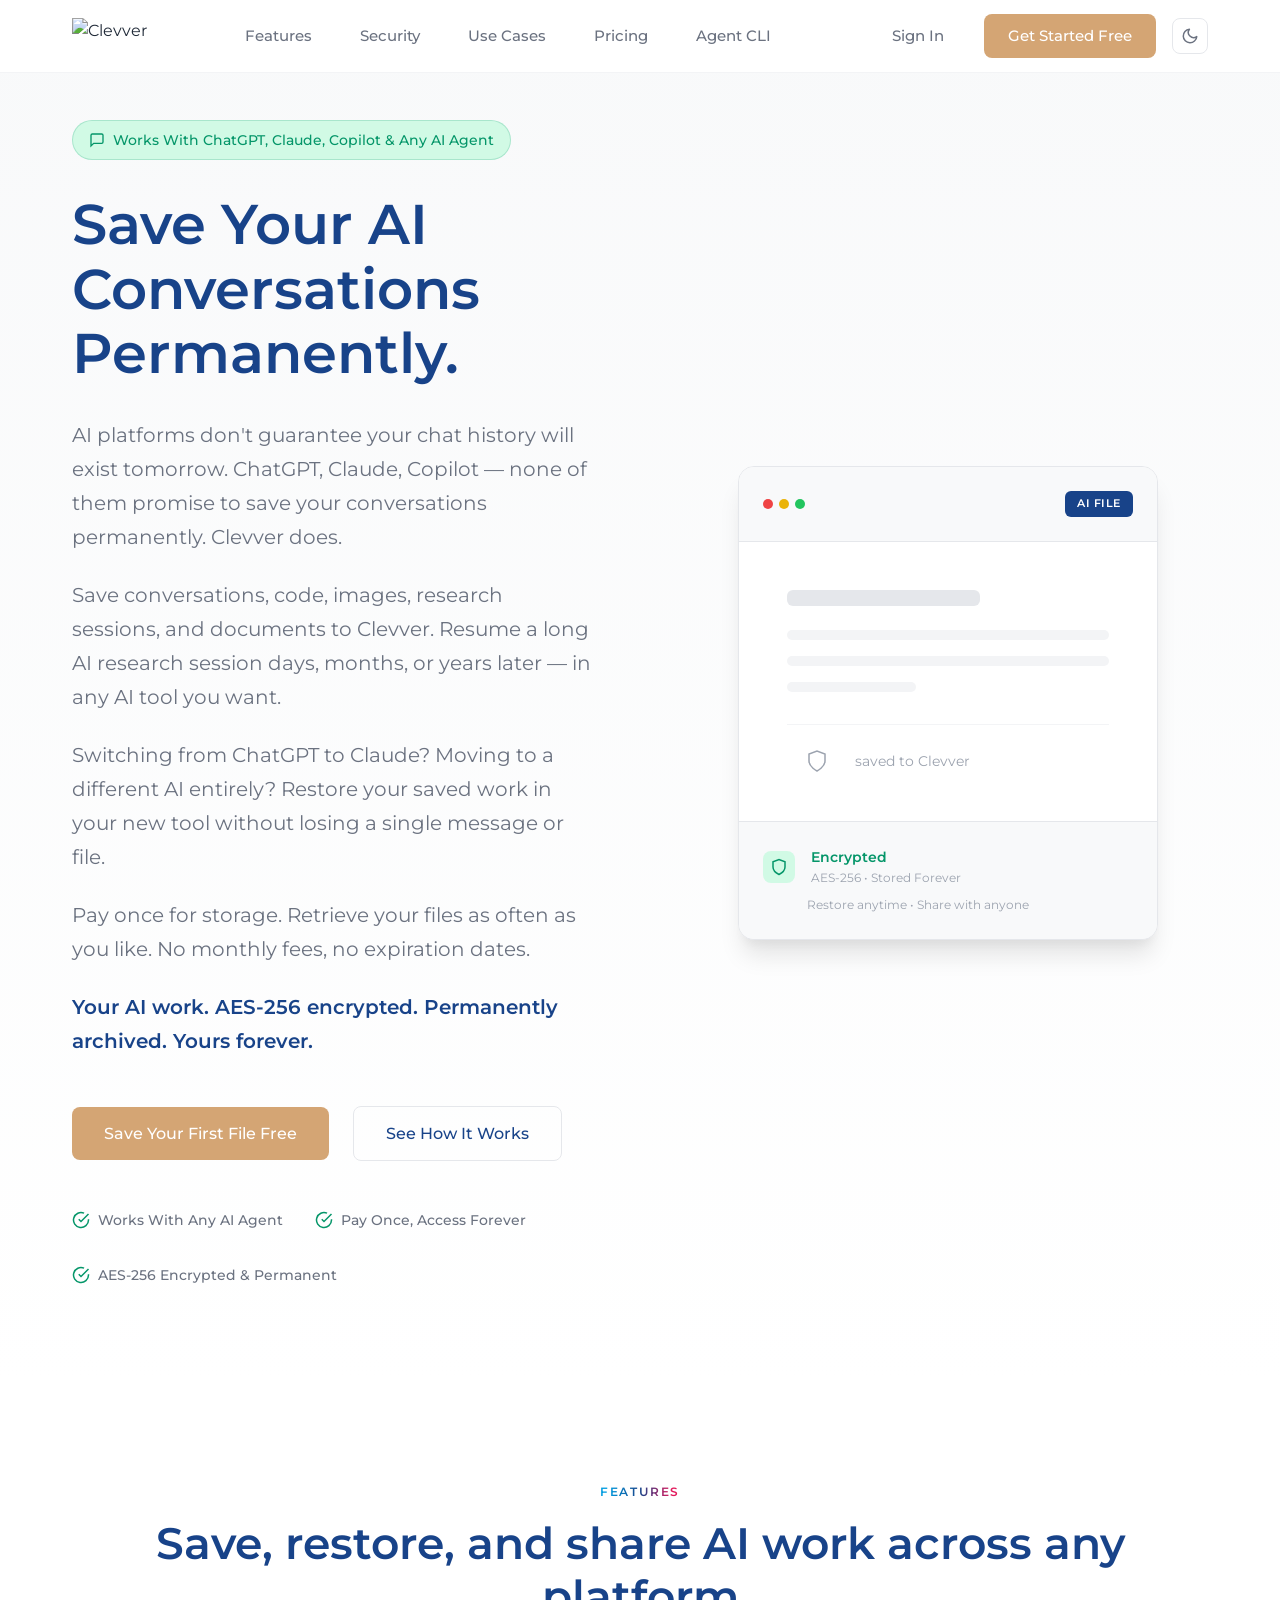
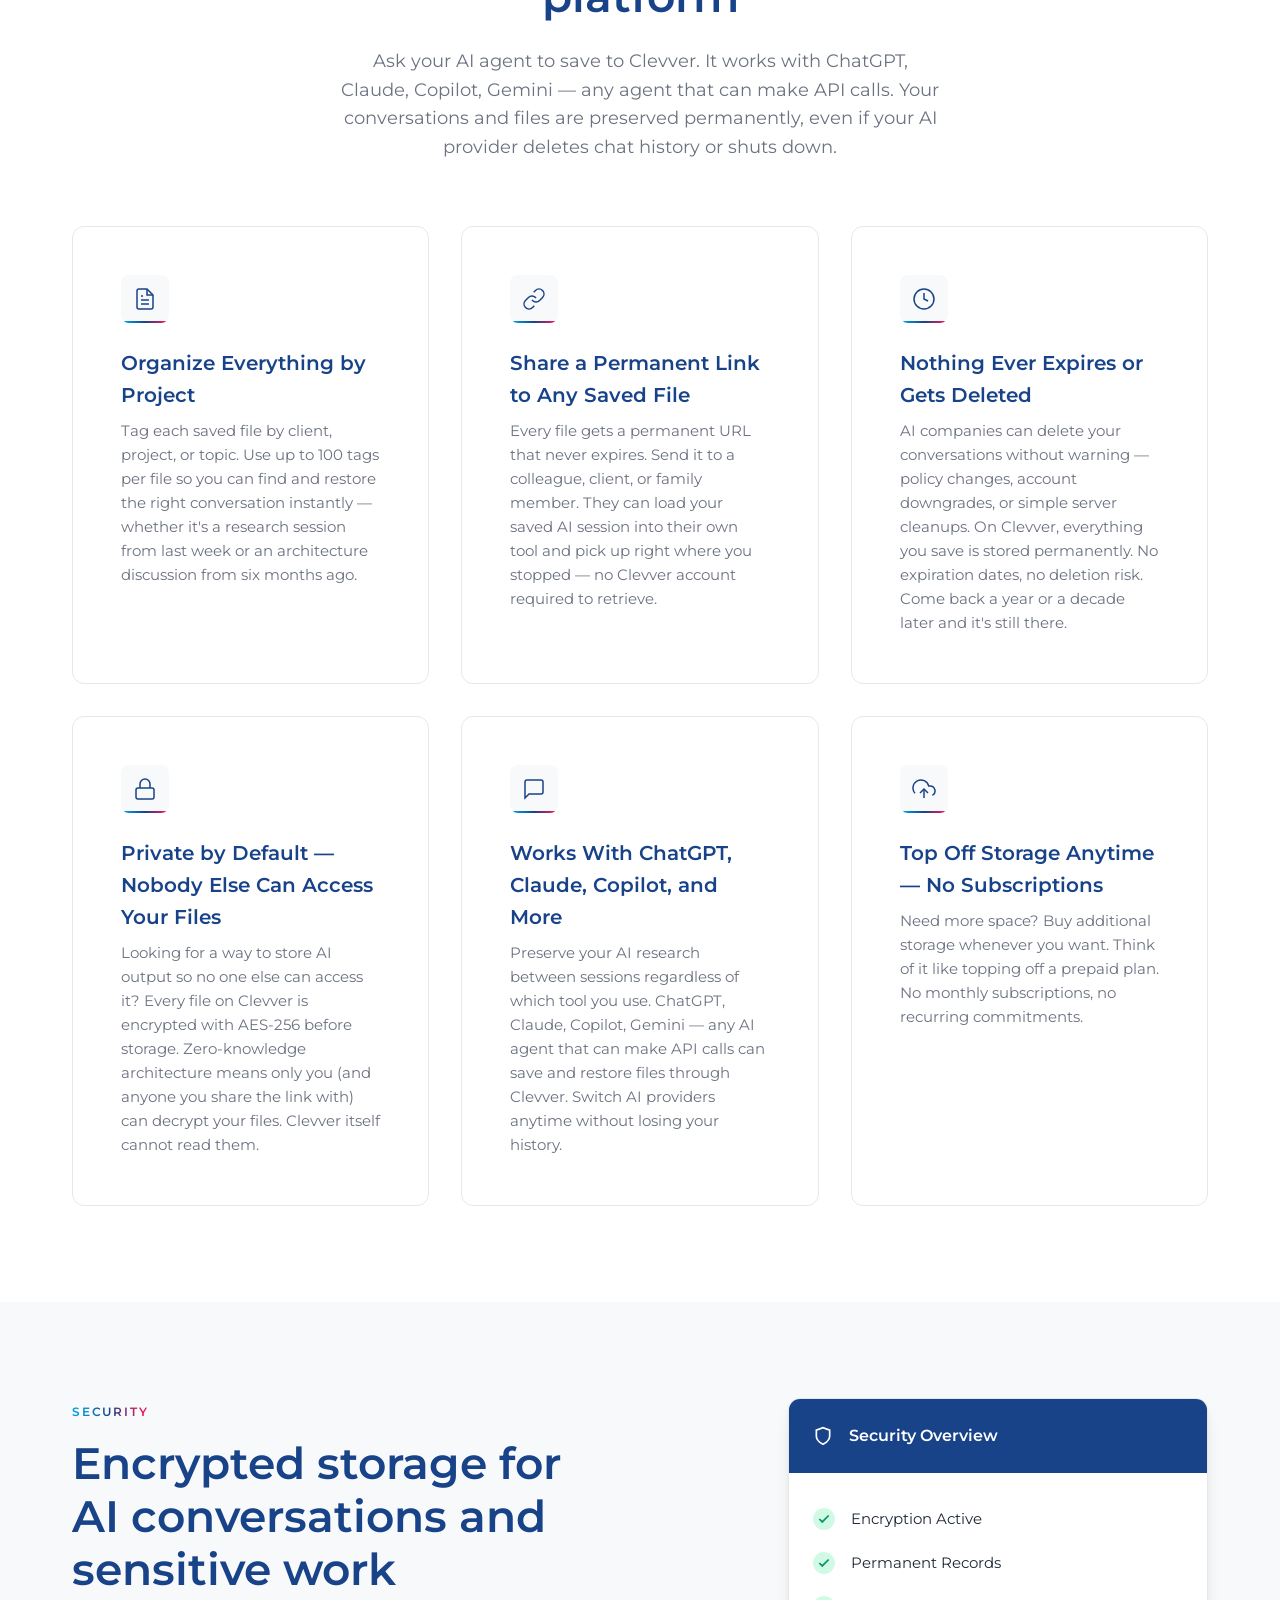
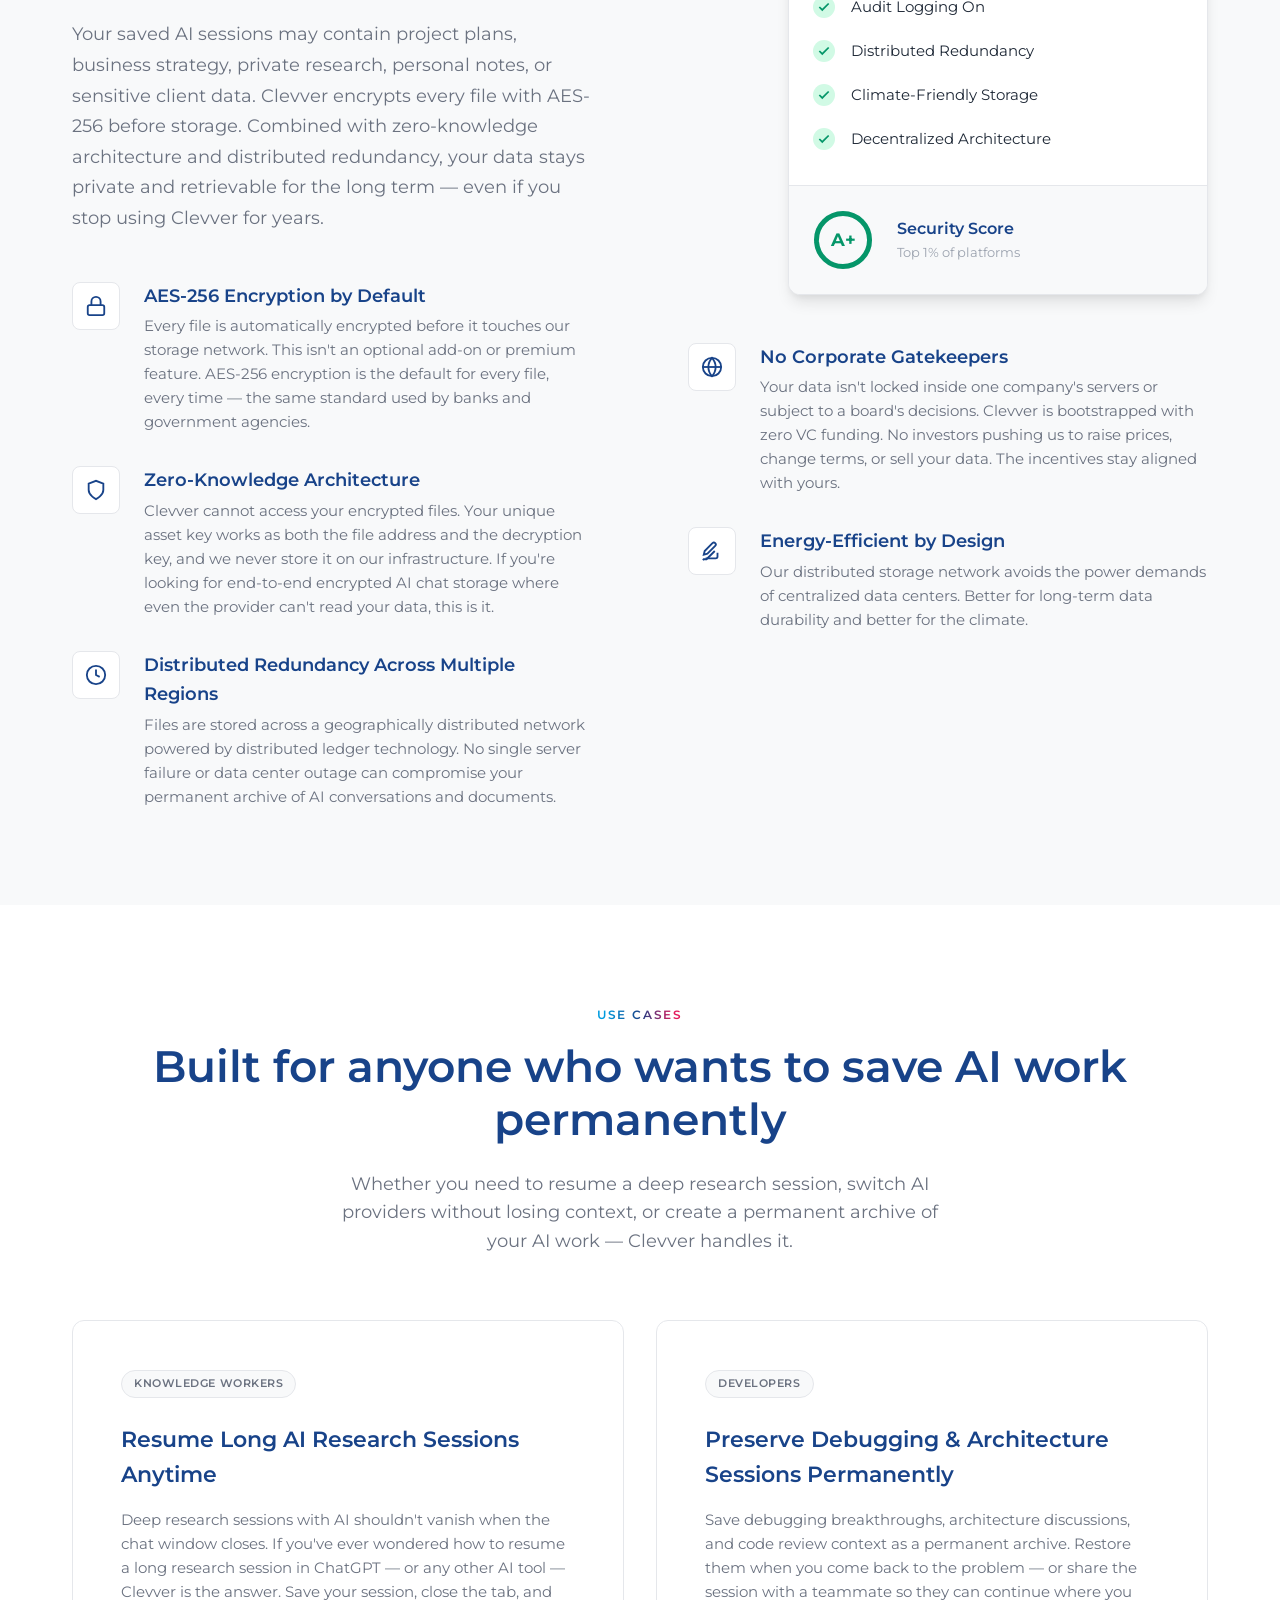
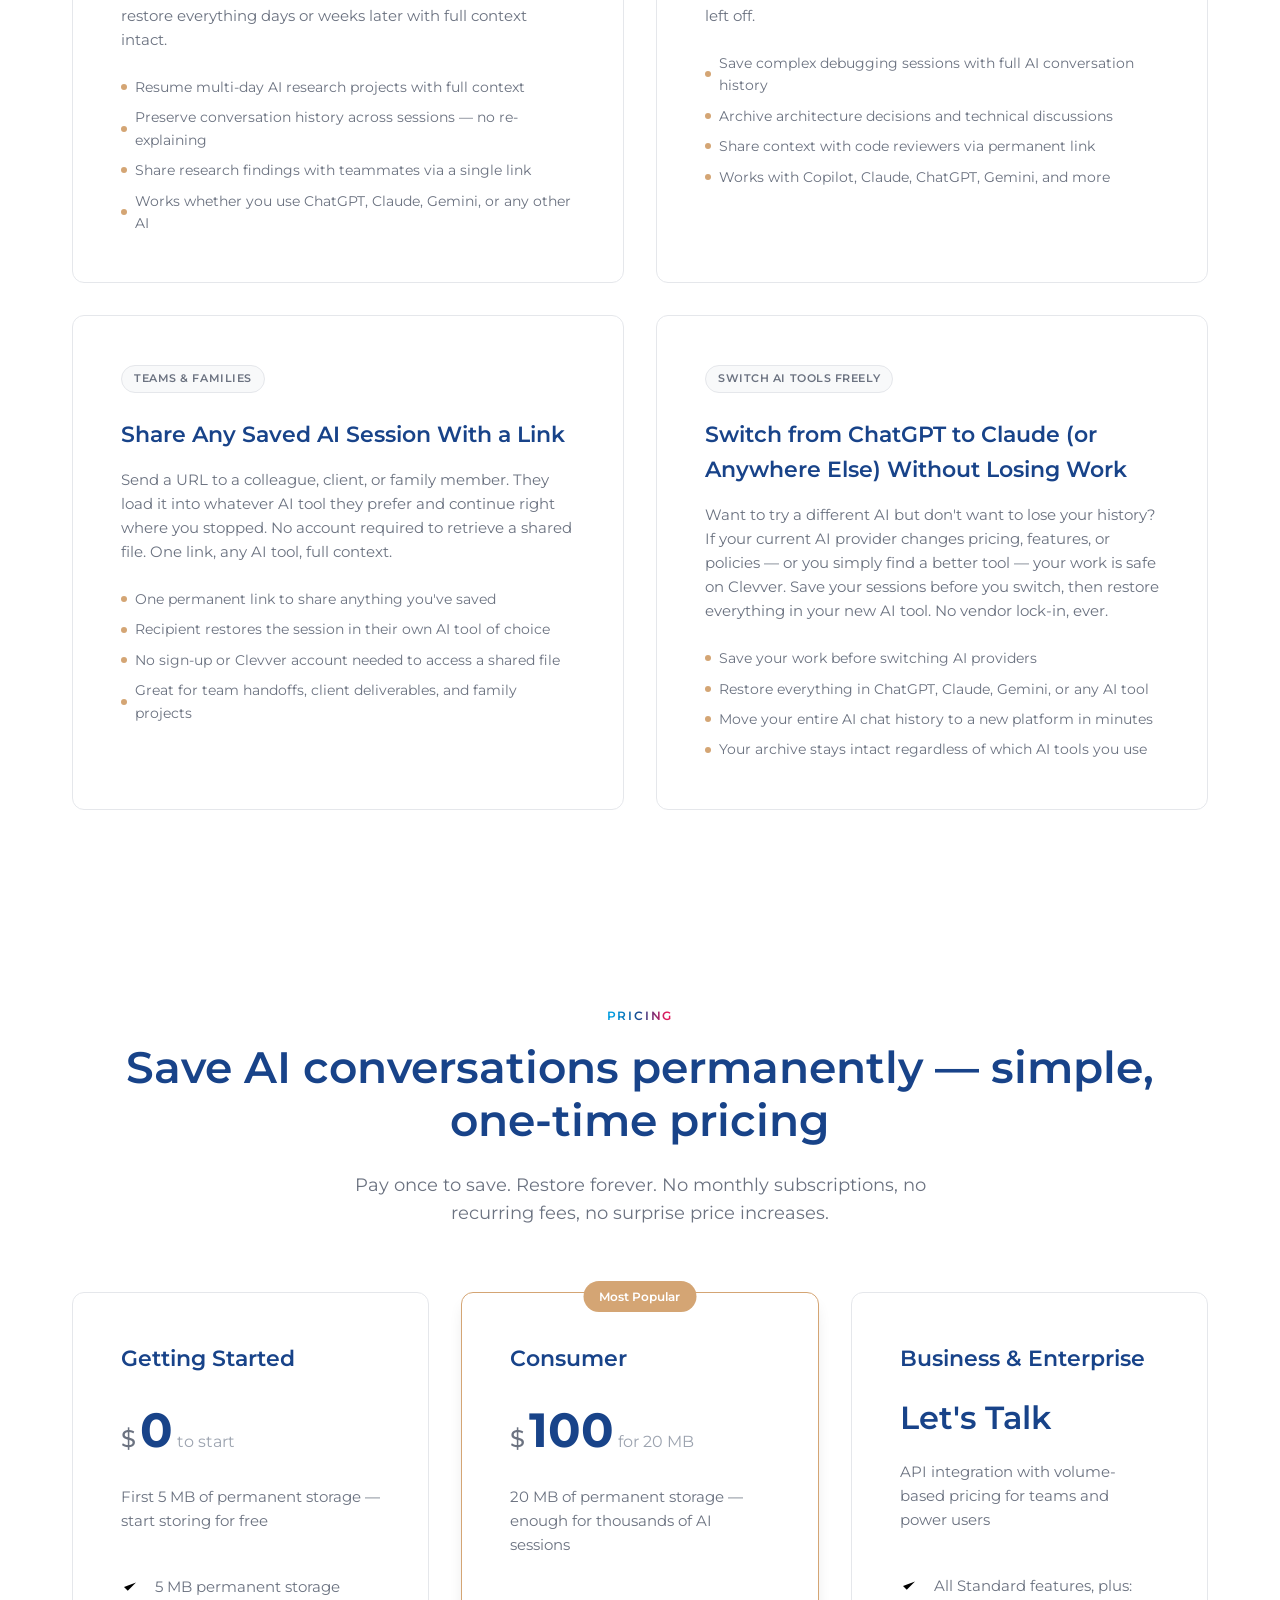
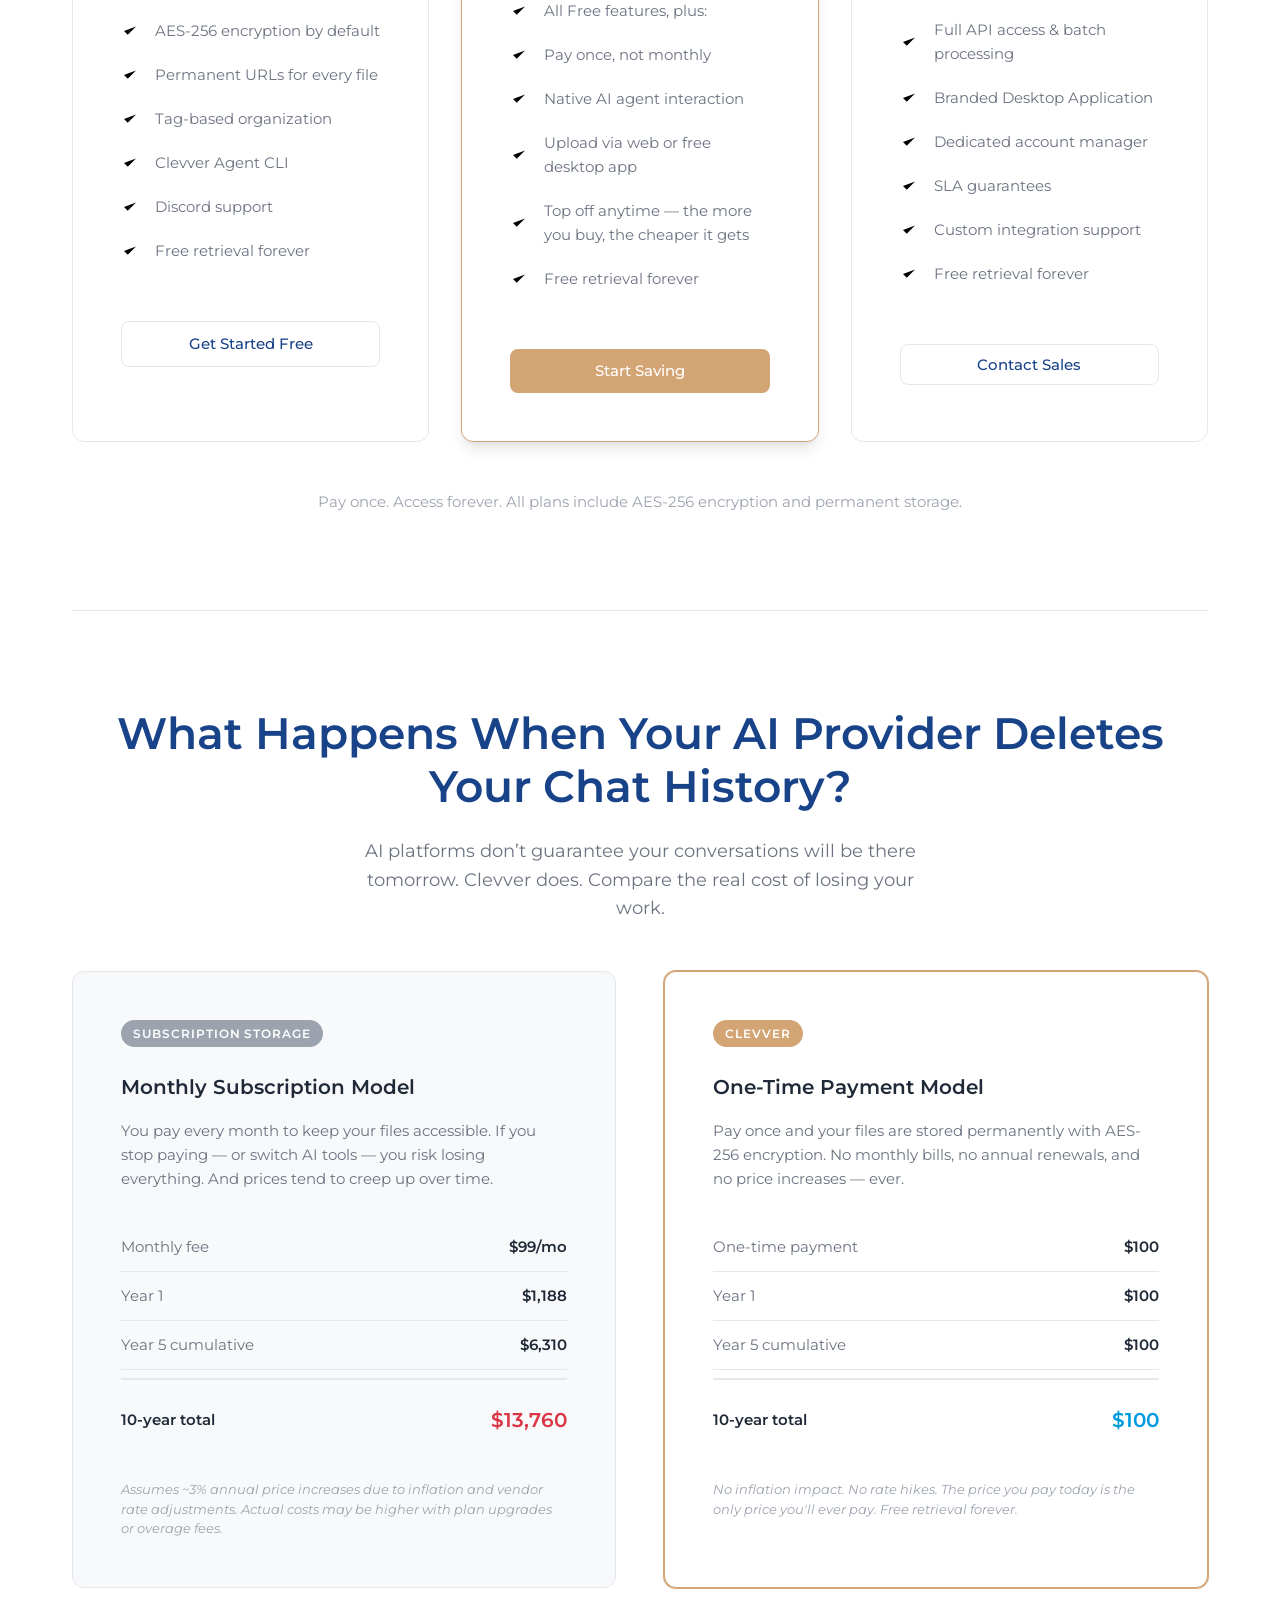
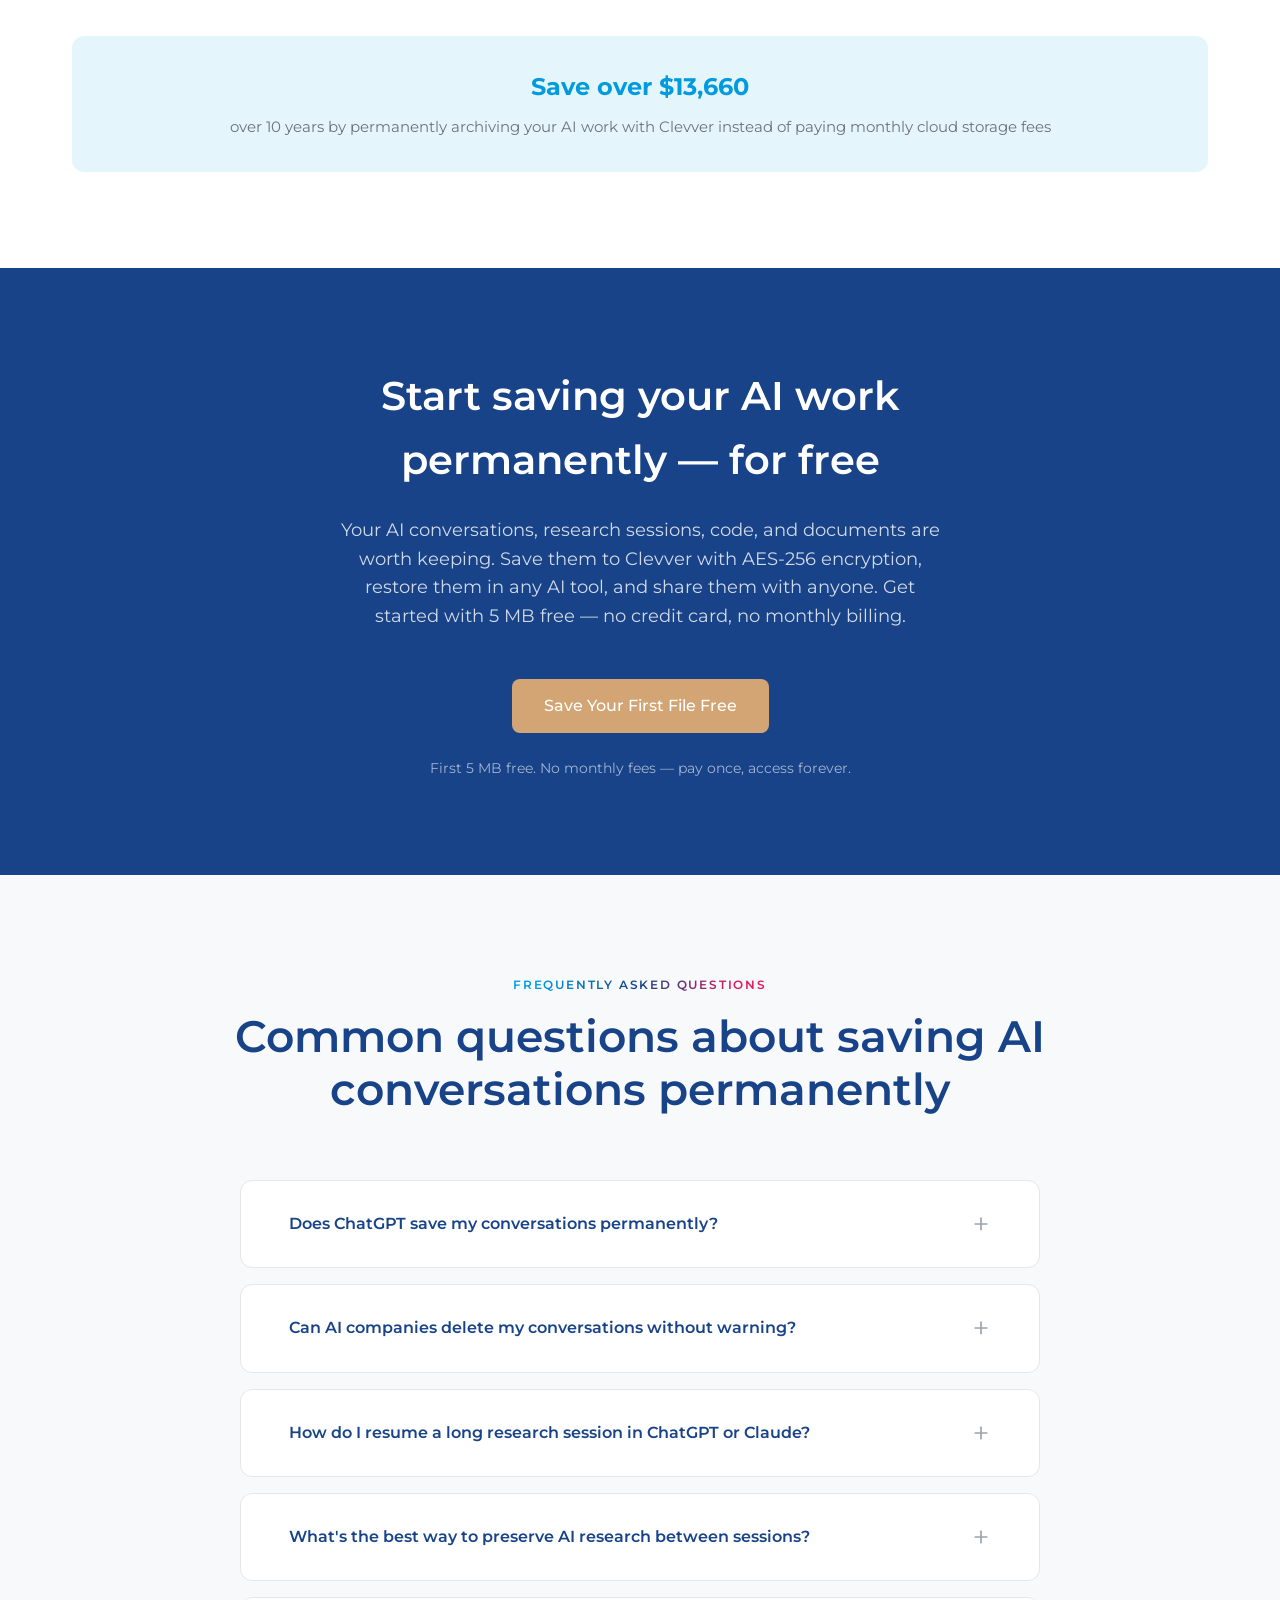
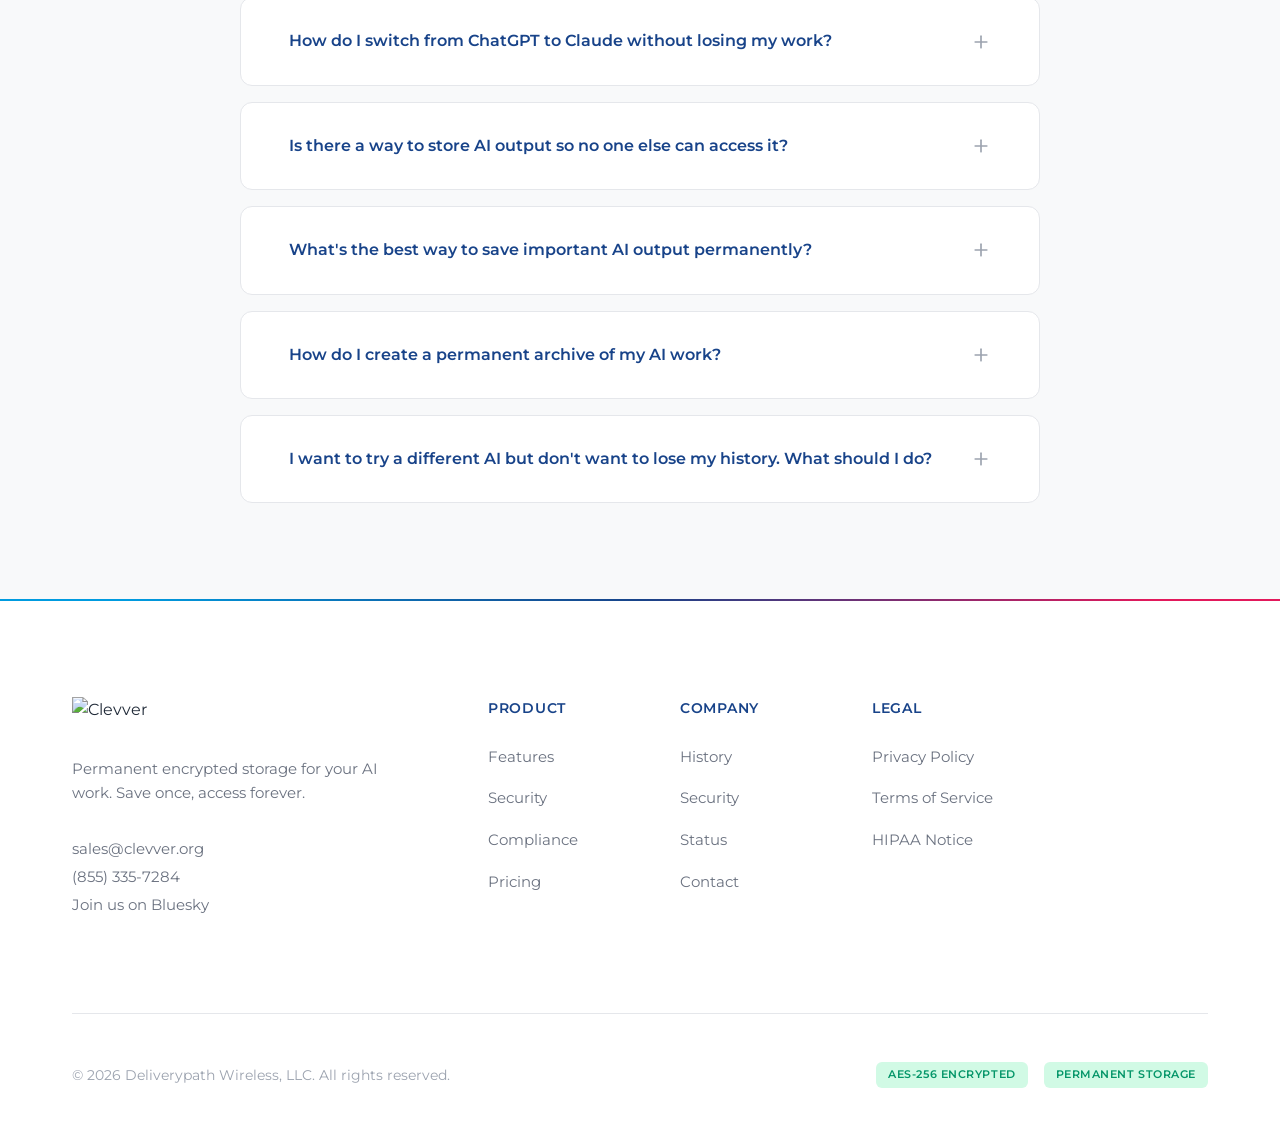
==== commit 24aa01e1: "Fix FAQ toggle functionality to ensure answers display correctly when questions are clicked" ====
--- a/index.html
+++ b/index.html
@@ -25,7 +25,7 @@
     <link rel="preconnect" href="https://fonts.gstatic.com" crossorigin>
     <link href="https://fonts.googleapis.com/css2?family=Montserrat:wght@300;400;500;600;700&display=swap" rel="stylesheet">
     <link rel="icon" href="favicon.ico" type="image/x-icon">
-    <link rel="stylesheet" href="styles.css">
+    <link rel="stylesheet" href="styles.css?v=2">
     <link rel="stylesheet" href="//embed.typeform.com/next/css/popup.css">
     <script>
         (function(){var t=localStorage.getItem('theme');if(t==='dark'||(!t&&window.matchMedia('(prefers-color-scheme: dark)').matches))document.documentElement.setAttribute('data-theme','dark')})();
@@ -813,7 +813,7 @@
                         <span>Does ChatGPT save my conversations permanently?</span>
                         <svg class="faq-icon" width="20" height="20" xmlns="http://www.w3.org/2000/svg" viewBox="0 0 24 24" fill="none" stroke="currentColor" stroke-width="2" stroke-linecap="round" stroke-linejoin="round"><line x1="12" y1="5" x2="12" y2="19"/><line x1="5" y1="12" x2="19" y2="12"/></svg>
                     </button>
-                    <div class="faq-answer">
+                    <div class="faq-answer" style="display:none">
                         <p>No. ChatGPT does not guarantee permanent storage of your conversations. OpenAI's retention policies can change, and conversations may be deleted due to account changes, policy updates, or storage limits. Clevver lets you save any AI conversation permanently with AES-256 encryption — independent of any AI provider's policies.</p>
                     </div>
                 </div>
@@ -822,7 +822,7 @@
                         <span>Can AI companies delete my conversations without warning?</span>
                         <svg class="faq-icon" width="20" height="20" xmlns="http://www.w3.org/2000/svg" viewBox="0 0 24 24" fill="none" stroke="currentColor" stroke-width="2" stroke-linecap="round" stroke-linejoin="round"><line x1="12" y1="5" x2="12" y2="19"/><line x1="5" y1="12" x2="19" y2="12"/></svg>
                     </button>
-                    <div class="faq-answer">
+                    <div class="faq-answer" style="display:none">
                         <p>Yes. Most AI platforms reserve the right to delete or modify stored conversations at any time. Policy changes, server maintenance, account downgrades, and terms-of-service updates can all result in lost chat history. Saving your important AI work to Clevver ensures it exists permanently, regardless of what any AI company decides to do.</p>
                     </div>
                 </div>
@@ -831,7 +831,7 @@
                         <span>How do I resume a long research session in ChatGPT or Claude?</span>
                         <svg class="faq-icon" width="20" height="20" xmlns="http://www.w3.org/2000/svg" viewBox="0 0 24 24" fill="none" stroke="currentColor" stroke-width="2" stroke-linecap="round" stroke-linejoin="round"><line x1="12" y1="5" x2="12" y2="19"/><line x1="5" y1="12" x2="19" y2="12"/></svg>
                     </button>
-                    <div class="faq-answer">
+                    <div class="faq-answer" style="display:none">
                         <p>Save your research session to Clevver before closing the chat. When you're ready to continue — whether that's the next day or the next year — restore the session in ChatGPT, Claude, or any other AI tool. Your full conversation context is preserved, so you don't need to re-explain anything.</p>
                     </div>
                 </div>
@@ -840,7 +840,7 @@
                         <span>What's the best way to preserve AI research between sessions?</span>
                         <svg class="faq-icon" width="20" height="20" xmlns="http://www.w3.org/2000/svg" viewBox="0 0 24 24" fill="none" stroke="currentColor" stroke-width="2" stroke-linecap="round" stroke-linejoin="round"><line x1="12" y1="5" x2="12" y2="19"/><line x1="5" y1="12" x2="19" y2="12"/></svg>
                     </button>
-                    <div class="faq-answer">
+                    <div class="faq-answer" style="display:none">
                         <p>Use Clevver to save each AI session as a permanent, encrypted file. Tag files by project or topic for easy retrieval. When you start a new session, restore your previous work into any AI tool and continue with full context. This works across all major AI platforms.</p>
                     </div>
                 </div>
@@ -849,7 +849,7 @@
                         <span>How do I switch from ChatGPT to Claude without losing my work?</span>
                         <svg class="faq-icon" width="20" height="20" xmlns="http://www.w3.org/2000/svg" viewBox="0 0 24 24" fill="none" stroke="currentColor" stroke-width="2" stroke-linecap="round" stroke-linejoin="round"><line x1="12" y1="5" x2="12" y2="19"/><line x1="5" y1="12" x2="19" y2="12"/></svg>
                     </button>
-                    <div class="faq-answer">
+                    <div class="faq-answer" style="display:none">
                         <p>Save your ChatGPT conversations and files to Clevver before switching. Then restore them in Claude (or any other AI tool). Your entire chat history, research context, and files transfer with you. Clevver acts as a permanent, provider-independent archive for all your AI work.</p>
                     </div>
                 </div>
@@ -858,7 +858,7 @@
                         <span>Is there a way to store AI output so no one else can access it?</span>
                         <svg class="faq-icon" width="20" height="20" xmlns="http://www.w3.org/2000/svg" viewBox="0 0 24 24" fill="none" stroke="currentColor" stroke-width="2" stroke-linecap="round" stroke-linejoin="round"><line x1="12" y1="5" x2="12" y2="19"/><line x1="5" y1="12" x2="19" y2="12"/></svg>
                     </button>
-                    <div class="faq-answer">
+                    <div class="faq-answer" style="display:none">
                         <p>Yes. Clevver encrypts every file with AES-256 before storage and uses zero-knowledge architecture. Your unique asset key is never stored on Clevver's servers, which means even Clevver cannot read your files. Only you — and anyone you explicitly share a link with — can decrypt and access your stored AI output.</p>
                     </div>
                 </div>
@@ -867,7 +867,7 @@
                         <span>What's the best way to save important AI output permanently?</span>
                         <svg class="faq-icon" width="20" height="20" xmlns="http://www.w3.org/2000/svg" viewBox="0 0 24 24" fill="none" stroke="currentColor" stroke-width="2" stroke-linecap="round" stroke-linejoin="round"><line x1="12" y1="5" x2="12" y2="19"/><line x1="5" y1="12" x2="19" y2="12"/></svg>
                     </button>
-                    <div class="faq-answer">
+                    <div class="faq-answer" style="display:none">
                         <p>Ask your AI agent to save the file or conversation to Clevver using the Agent CLI or API. Each file is encrypted, assigned a permanent URL, and stored on a distributed network with no expiration date. You pay once for storage and retrieve your files for free, forever.</p>
                     </div>
                 </div>
@@ -876,7 +876,7 @@
                         <span>How do I create a permanent archive of my AI work?</span>
                         <svg class="faq-icon" width="20" height="20" xmlns="http://www.w3.org/2000/svg" viewBox="0 0 24 24" fill="none" stroke="currentColor" stroke-width="2" stroke-linecap="round" stroke-linejoin="round"><line x1="12" y1="5" x2="12" y2="19"/><line x1="5" y1="12" x2="19" y2="12"/></svg>
                     </button>
-                    <div class="faq-answer">
+                    <div class="faq-answer" style="display:none">
                         <p>Sign up for Clevver (5 MB free), then save your AI conversations, code, images, and documents as you work. Tag each file by project or client. Every file gets a permanent, encrypted URL. Your archive grows over time and never expires — even if you stop using Clevver for years.</p>
                     </div>
                 </div>
@@ -885,7 +885,7 @@
                         <span>I want to try a different AI but don't want to lose my history. What should I do?</span>
                         <svg class="faq-icon" width="20" height="20" xmlns="http://www.w3.org/2000/svg" viewBox="0 0 24 24" fill="none" stroke="currentColor" stroke-width="2" stroke-linecap="round" stroke-linejoin="round"><line x1="12" y1="5" x2="12" y2="19"/><line x1="5" y1="12" x2="19" y2="12"/></svg>
                     </button>
-                    <div class="faq-answer">
+                    <div class="faq-answer" style="display:none">
                         <p>Save your current AI work to Clevver before making the switch. Clevver works with ChatGPT, Claude, Copilot, Gemini, and any AI that can make API calls. Once saved, your history is permanently archived and can be restored in whatever AI tool you move to next.</p>
                     </div>
                 </div>
@@ -949,7 +949,7 @@
     </footer>
     </div>
 
-    <script src="script.js"></script>
+    <script src="script.js?v=2"></script>
     <script src="//embed.typeform.com/next/embed.js"></script>
 </body>
 </html>
--- a/styles.css
+++ b/styles.css
@@ -210,6 +210,7 @@
 .document-preview,
 .security-card,
 .testimonial-card,
+.faq-item,
 .footer,
 .cta {
     transition: background-color 0.3s ease, color 0.3s ease, border-color 0.3s ease;
@@ -1569,6 +1570,7 @@
 
 .faq {
     padding: var(--space-3xl) 0;
+    background: var(--color-bg-alt);
 }
 
 .faq-grid {
@@ -1580,14 +1582,15 @@
 }
 
 .faq-item {
+    background: var(--color-bg-card);
     border: 1px solid var(--color-border);
-    border-radius: var(--radius-md);
-    overflow: hidden;
-    transition: border-color var(--transition-fast);
+    border-radius: var(--radius-lg);
+    transition: all var(--transition-base);
 }
 
 .faq-item:hover {
-    border-color: var(--color-primary);
+    border-color: var(--color-accent);
+    box-shadow: var(--shadow-md);
 }
 
 .faq-question {
@@ -1602,22 +1605,23 @@
     cursor: pointer;
     text-align: left;
     font-family: var(--font-heading);
-    font-size: 1.0625rem;
+    font-size: 1rem;
     font-weight: 600;
     color: var(--color-primary);
     line-height: 1.4;
 }
 
+.faq-question span {
+    flex: 1;
+}
+
 .faq-icon {
+    display: block;
     width: 20px;
-    min-width: 20px;
     height: 20px;
-    min-height: 20px;
-    max-width: 20px;
-    max-height: 20px;
     flex-shrink: 0;
     color: var(--color-text-muted);
-    transition: transform var(--transition-fast);
+    transition: transform var(--transition-base), color var(--transition-base);
 }
 
 .faq-question svg {
@@ -1631,14 +1635,19 @@
 }
 
 .faq-answer {
-    max-height: 0;
-    overflow: hidden;
-    transition: max-height 0.3s ease;
+    display: none;
+    padding: 0 var(--space-xl) var(--space-lg);
+    border-top: 1px solid var(--color-border-light);
+    margin: 0 var(--space-sm);
+}
+
+.faq-item.active .faq-answer {
+    display: block;
 }
 
 .faq-answer p {
-    padding: 0 var(--space-xl) var(--space-lg);
-    font-size: 1rem;
+    padding-top: var(--space-lg);
+    font-size: 0.9375rem;
     line-height: 1.7;
     color: var(--color-text-secondary);
 }
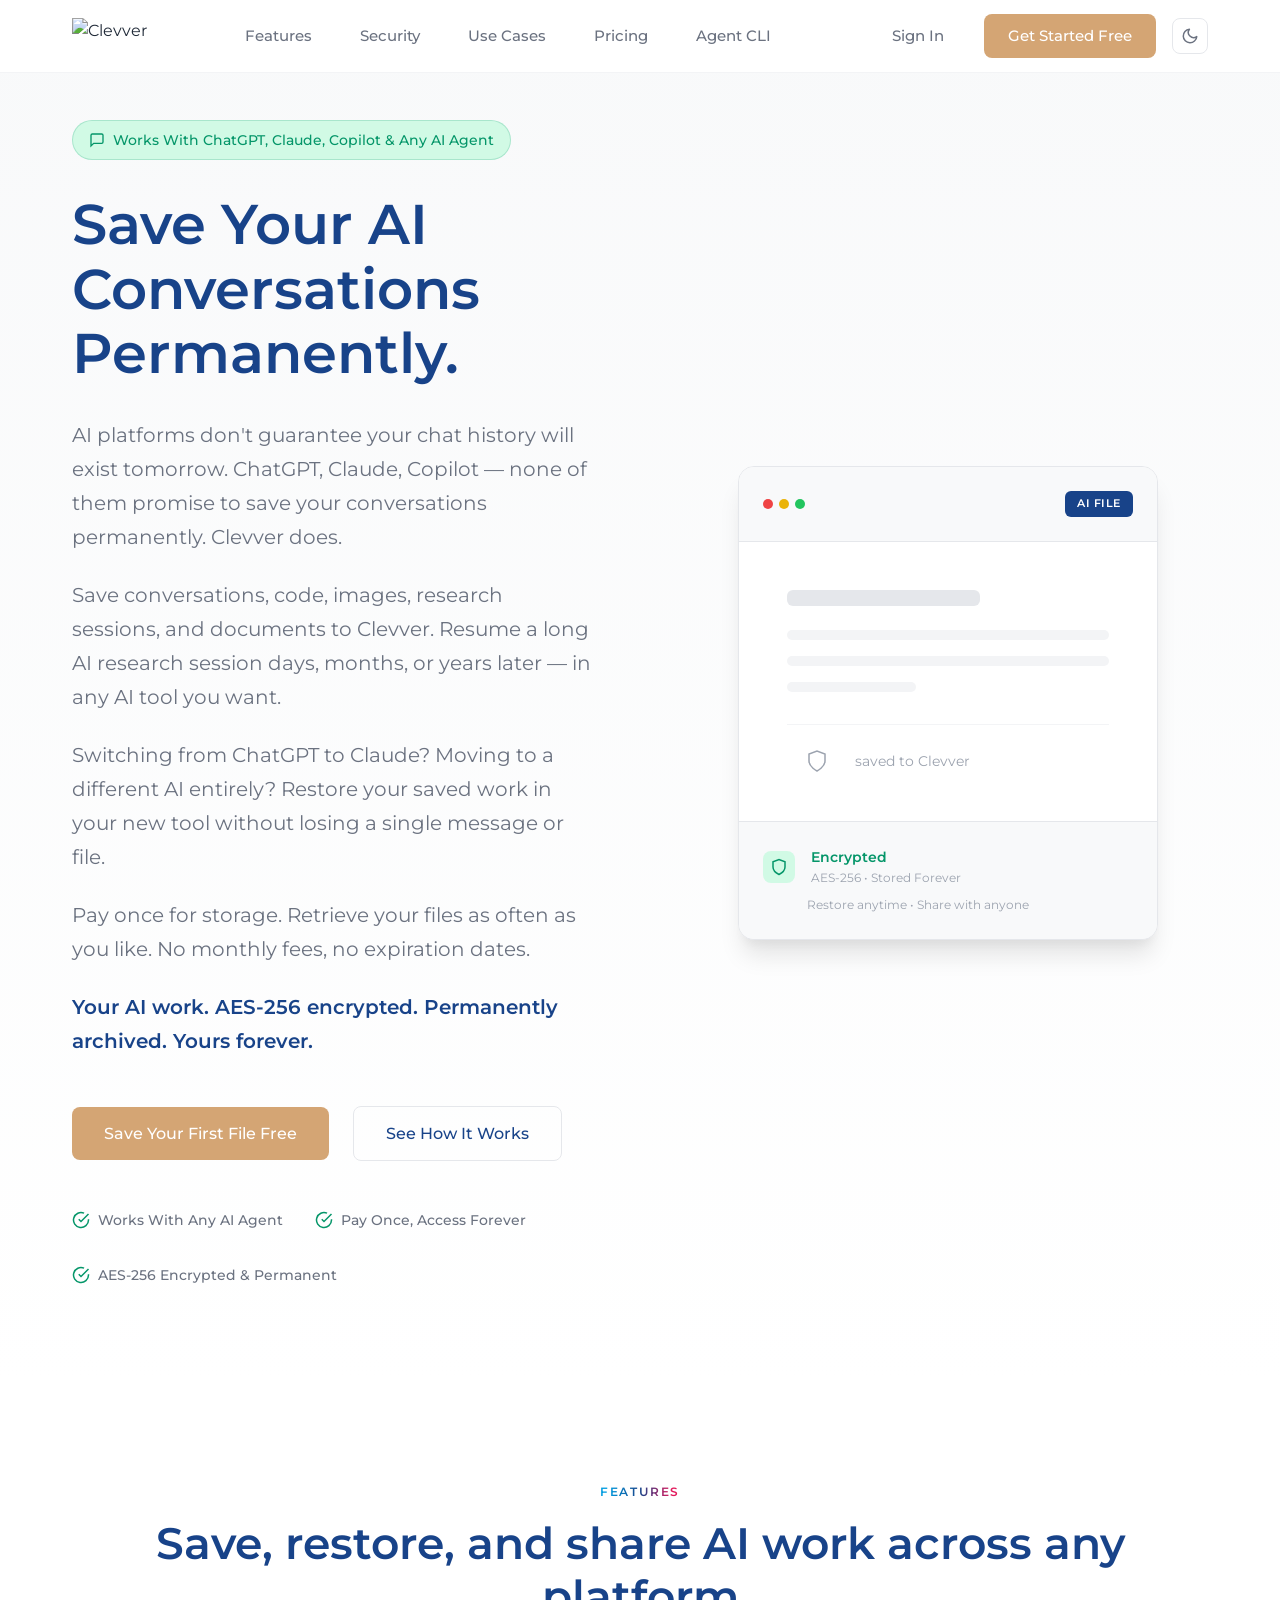
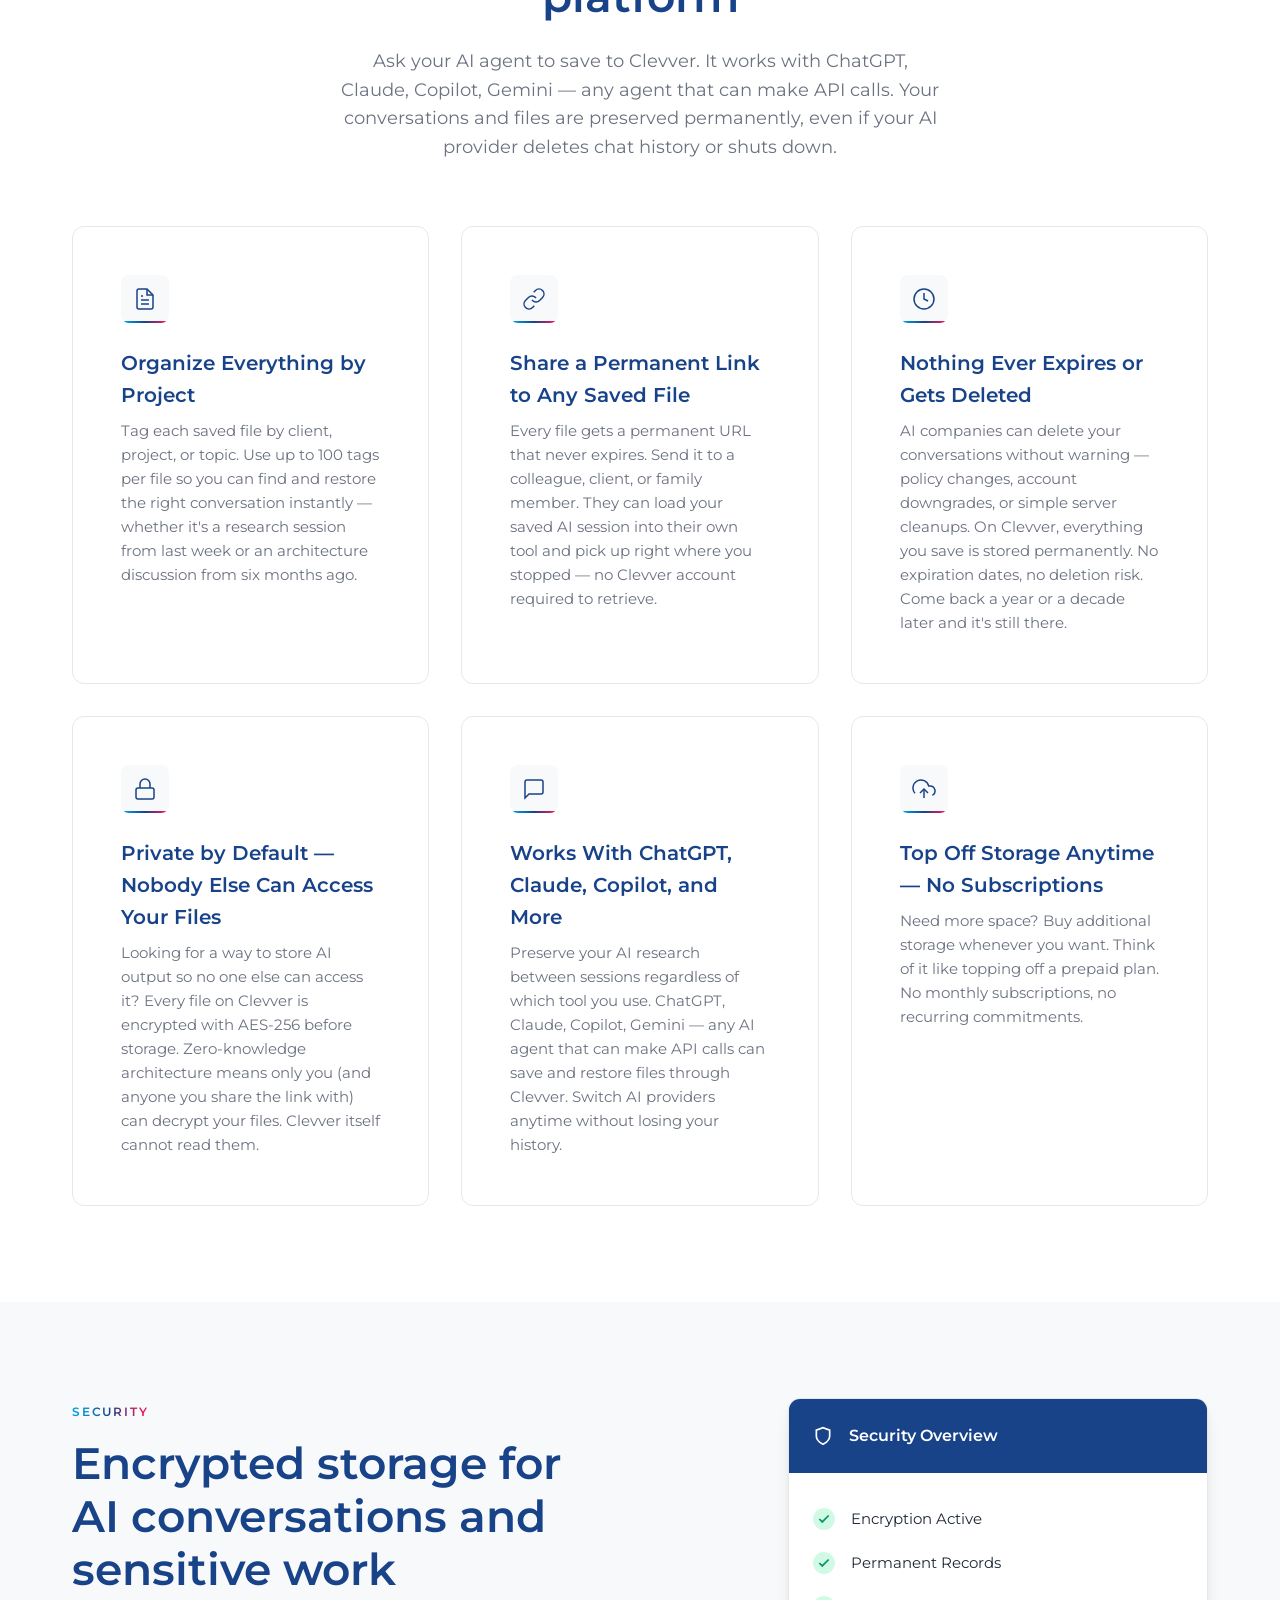
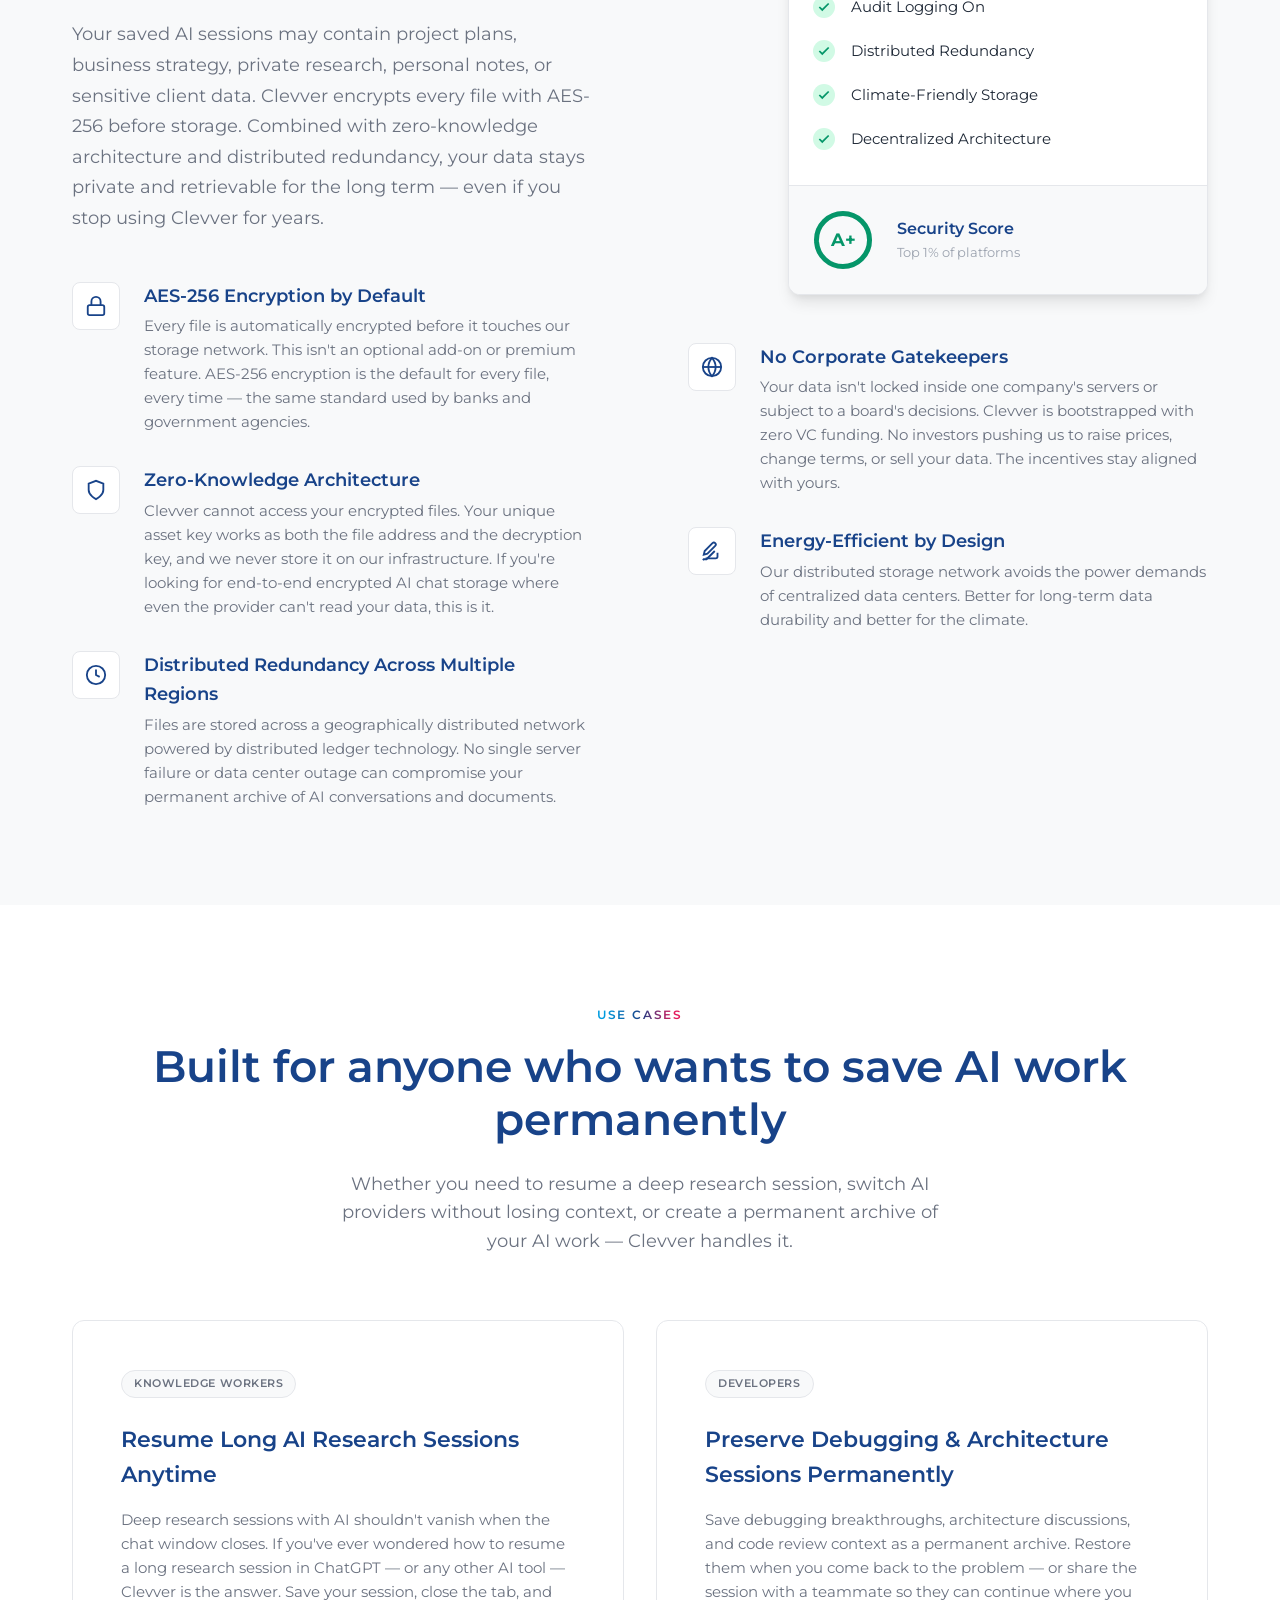
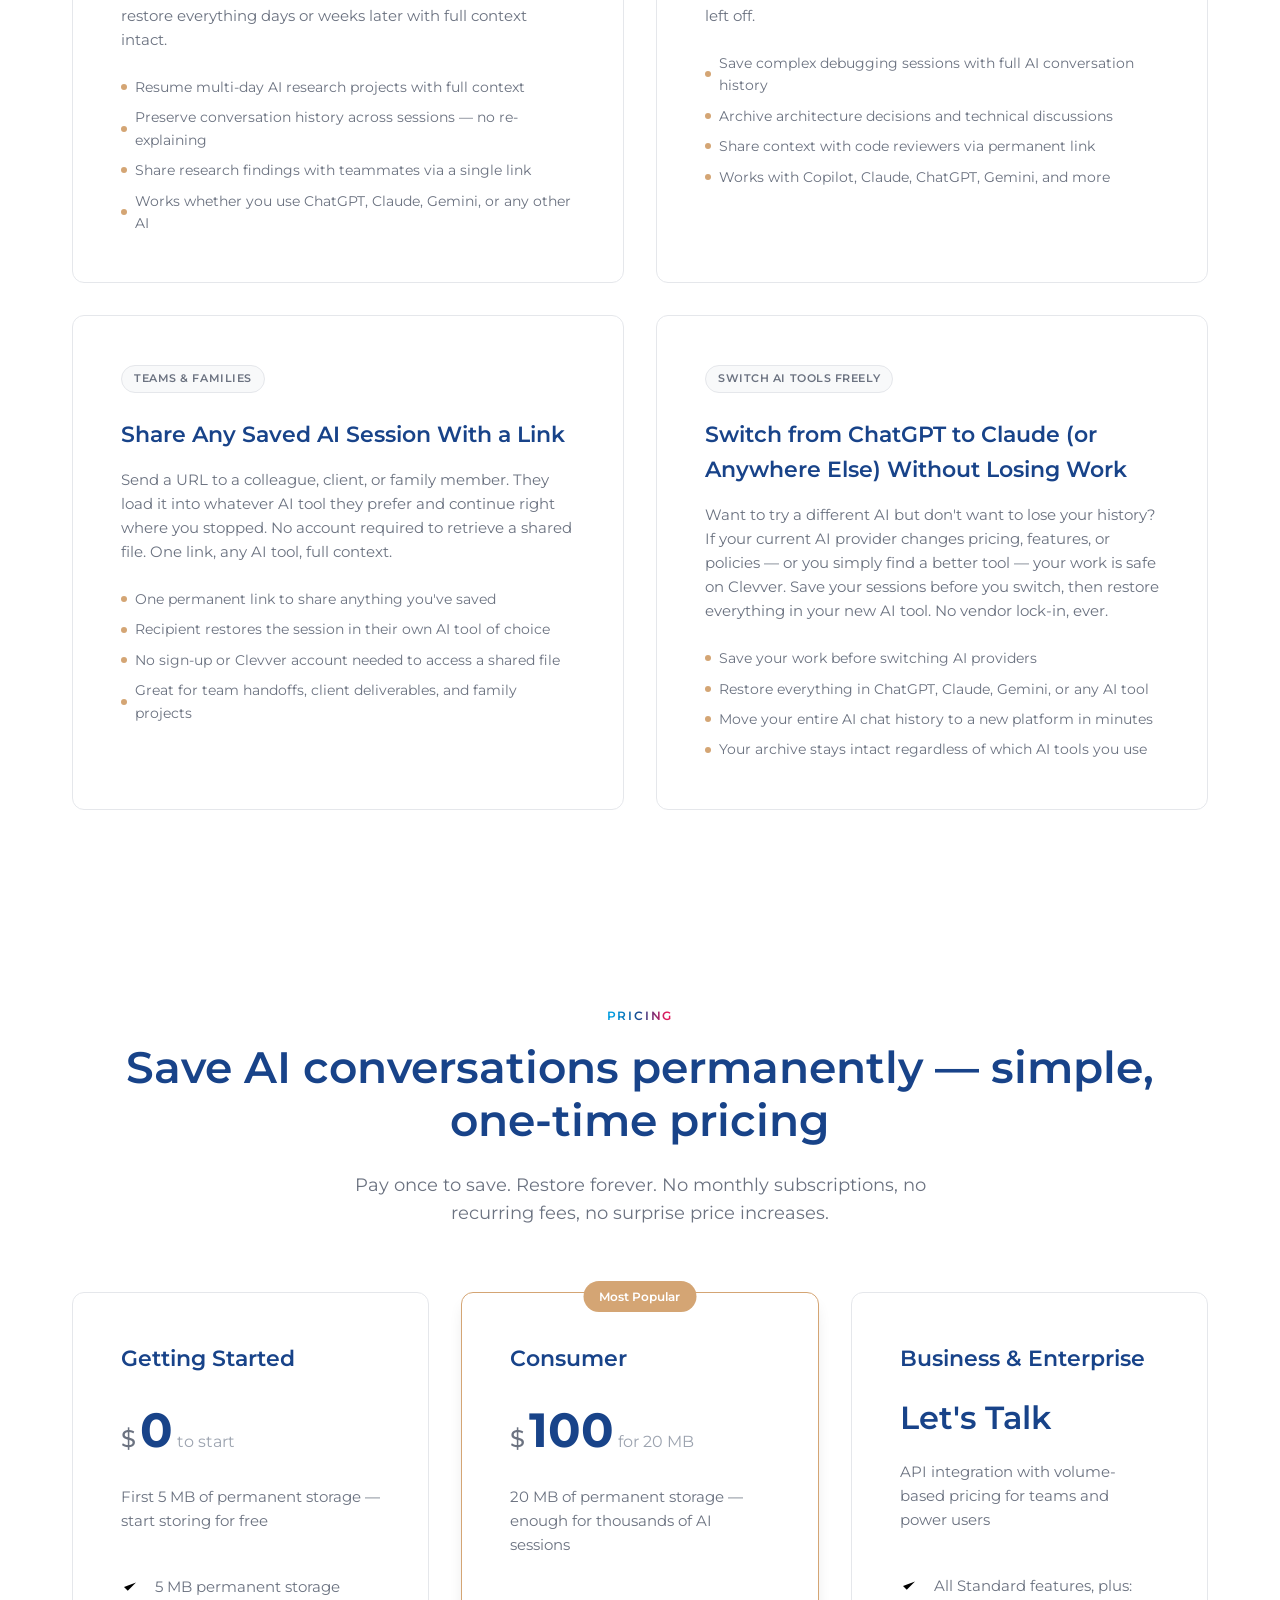
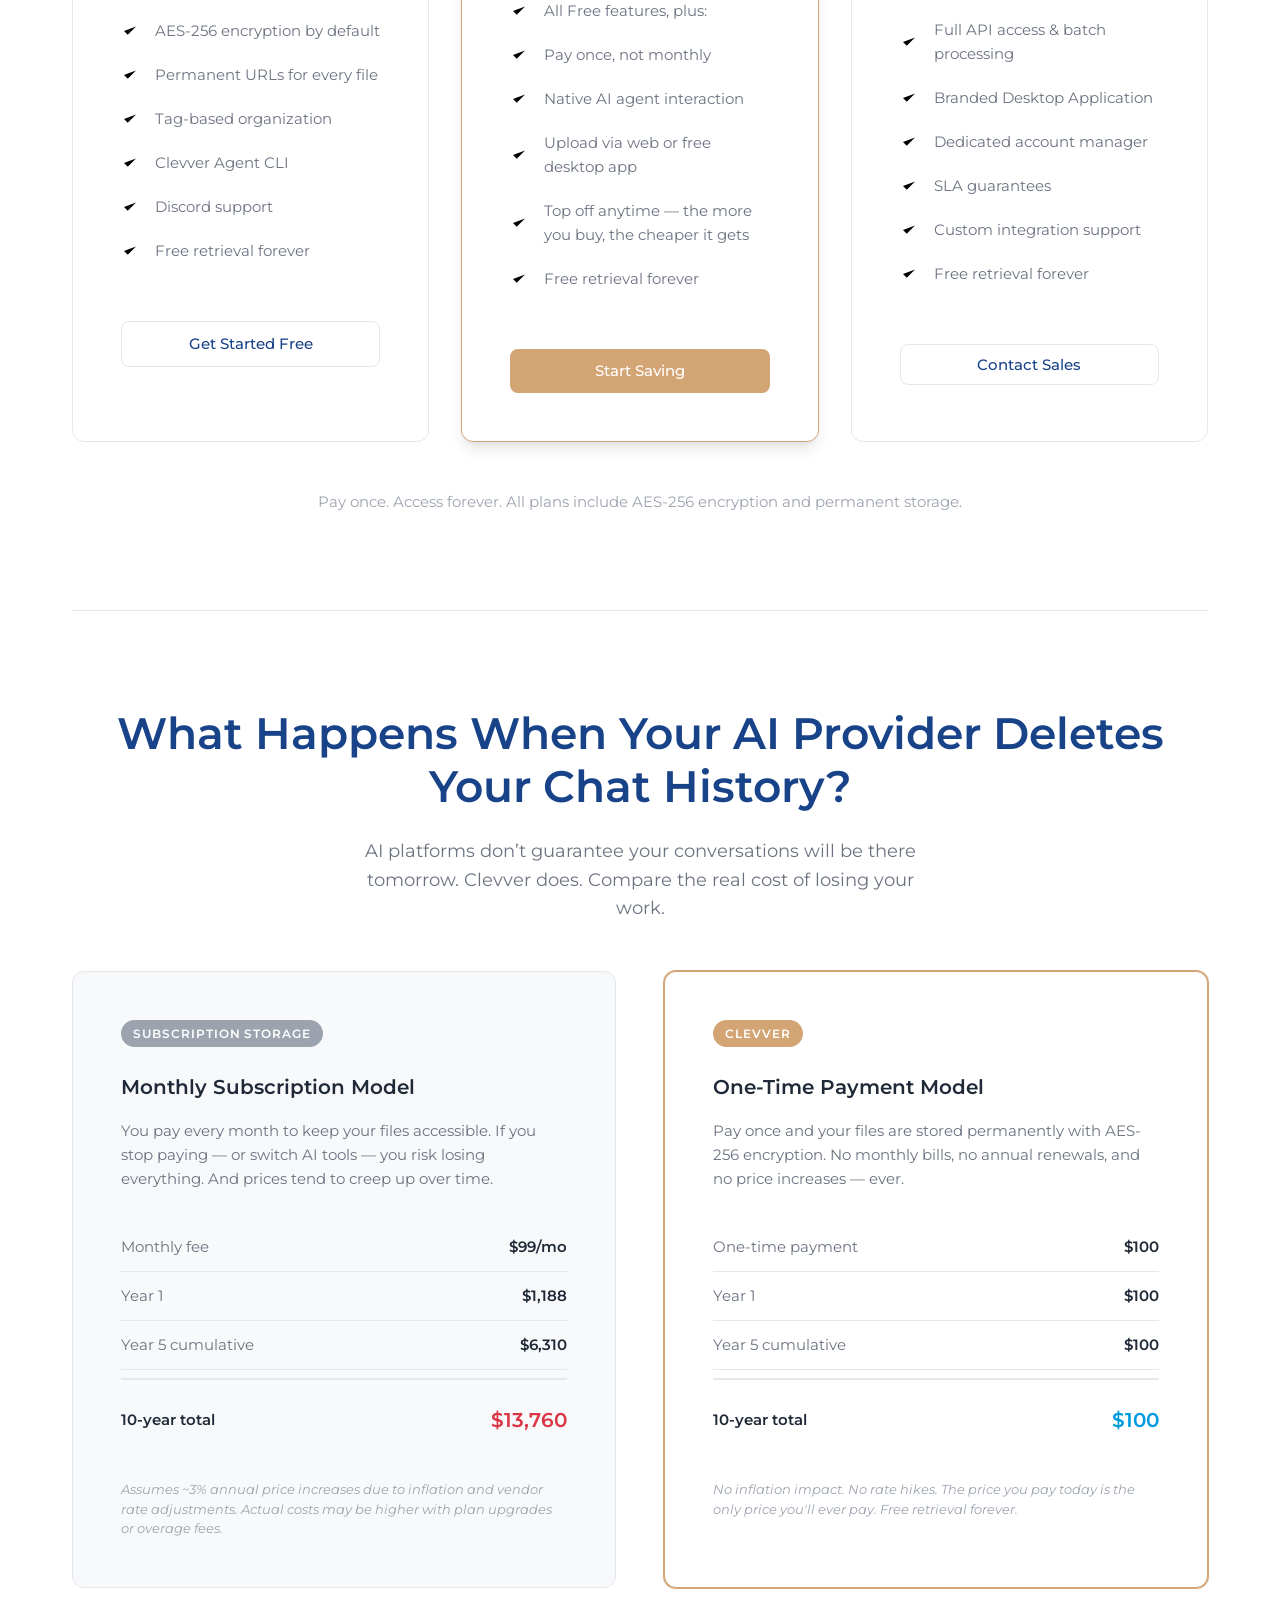
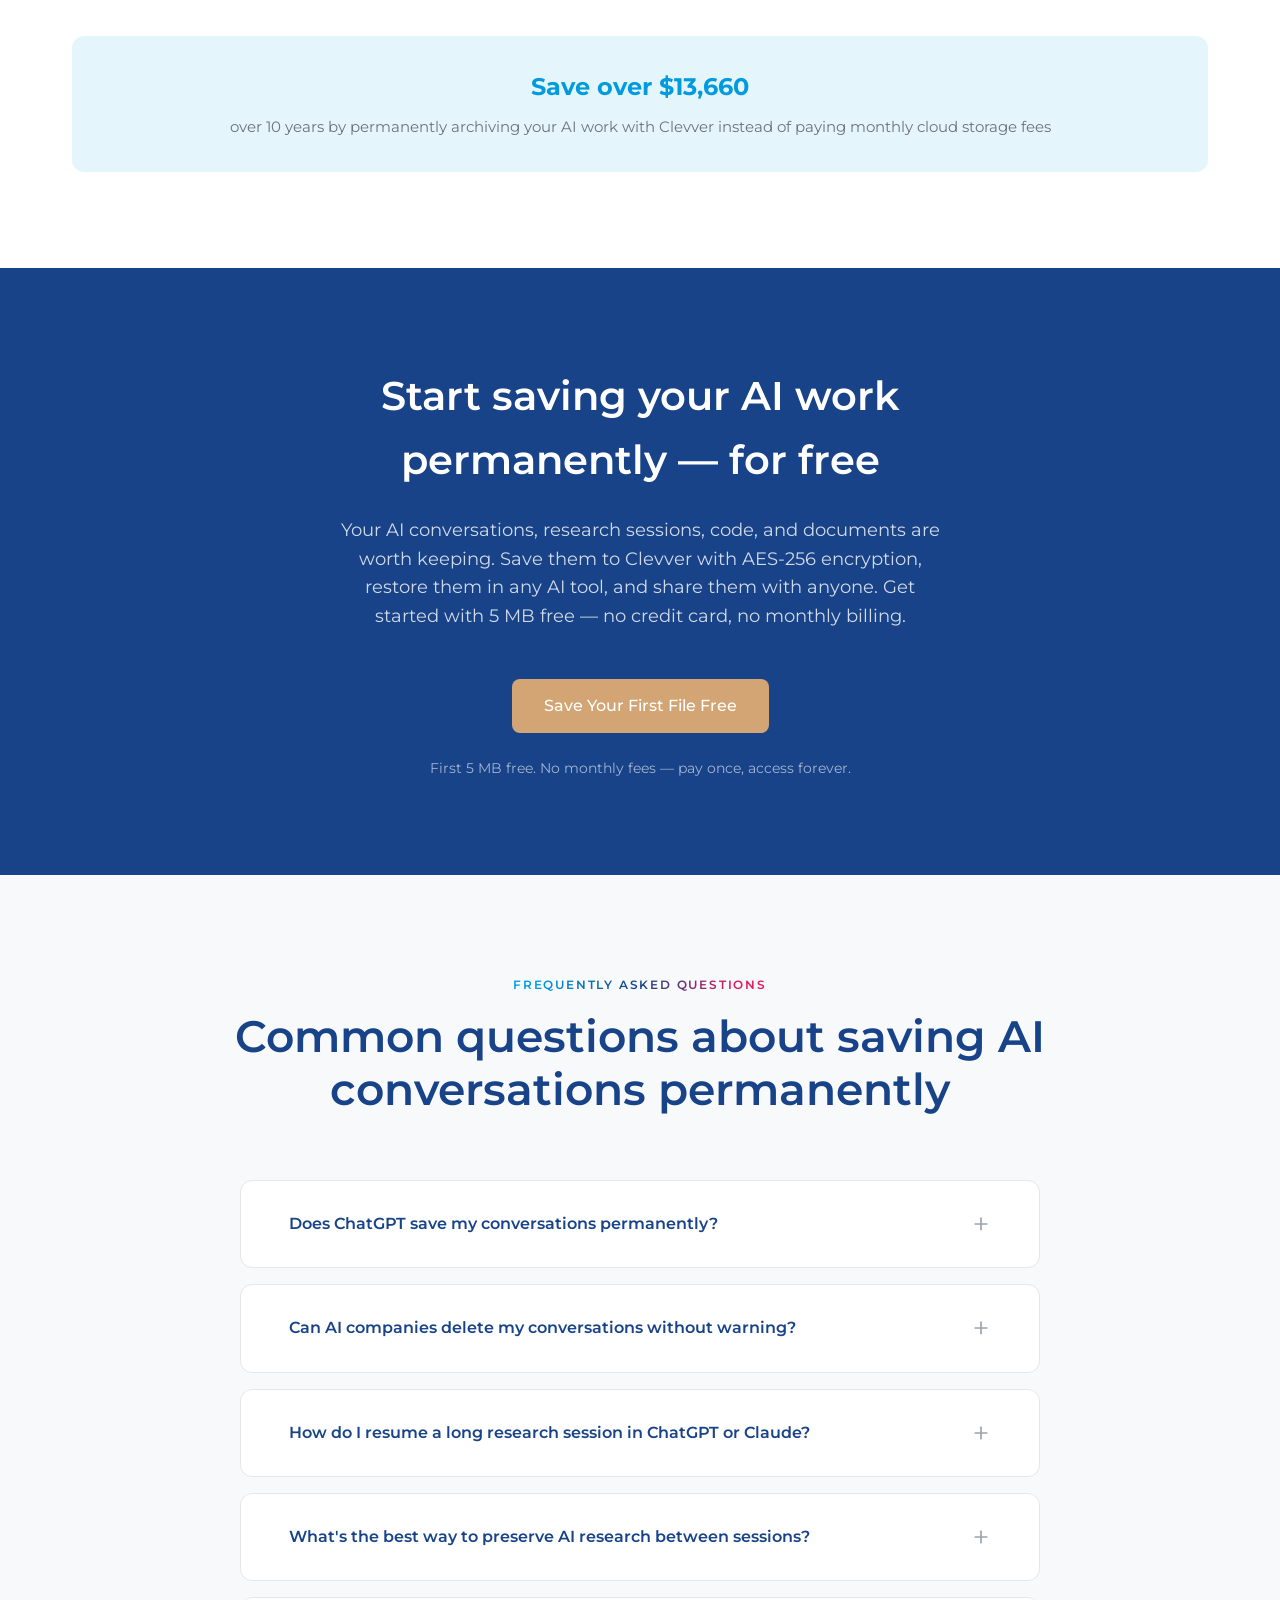
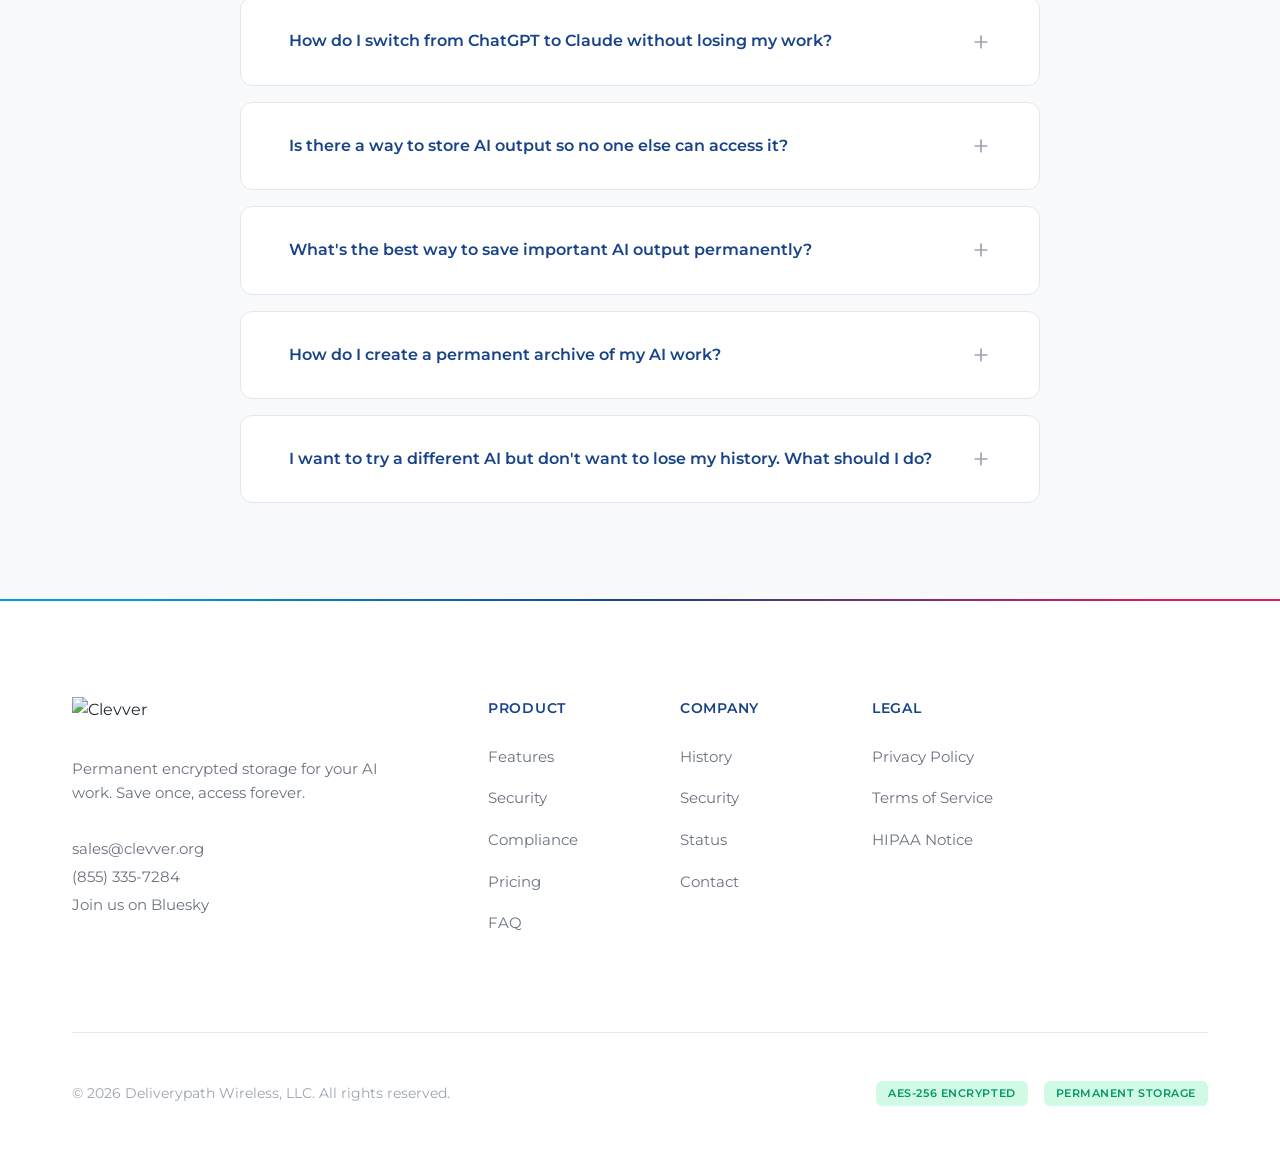
==== commit b99165d8: "Remove versioning from CSS and JS file links for cleaner code" ====
--- a/index.html
+++ b/index.html
@@ -25,7 +25,7 @@
     <link rel="preconnect" href="https://fonts.gstatic.com" crossorigin>
     <link href="https://fonts.googleapis.com/css2?family=Montserrat:wght@300;400;500;600;700&display=swap" rel="stylesheet">
     <link rel="icon" href="favicon.ico" type="image/x-icon">
-    <link rel="stylesheet" href="styles.css?v=2">
+    <link rel="stylesheet" href="styles.css">
     <link rel="stylesheet" href="//embed.typeform.com/next/css/popup.css">
     <script>
         (function(){var t=localStorage.getItem('theme');if(t==='dark'||(!t&&window.matchMedia('(prefers-color-scheme: dark)').matches))document.documentElement.setAttribute('data-theme','dark')})();
@@ -949,7 +949,7 @@
     </footer>
     </div>
 
-    <script src="script.js?v=2"></script>
+    <script src="script.js"></script>
     <script src="//embed.typeform.com/next/embed.js"></script>
 </body>
 </html>
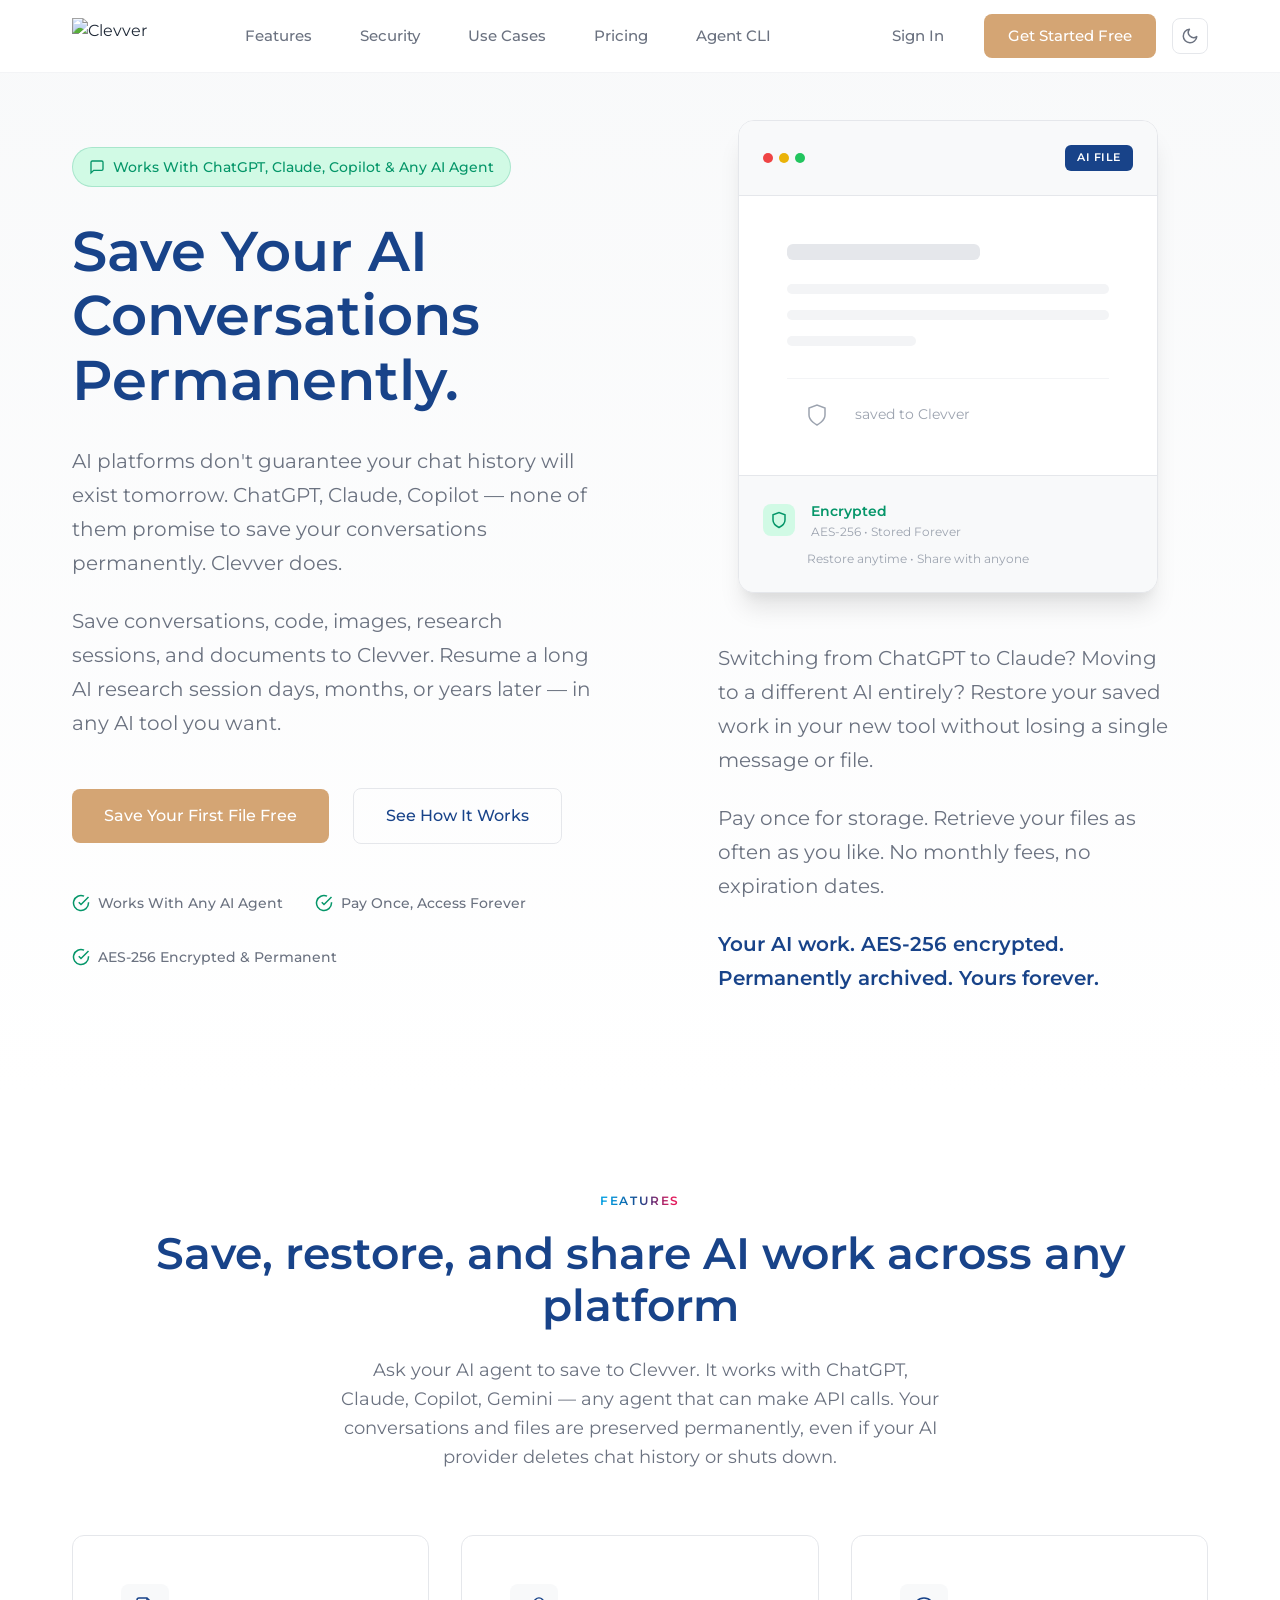
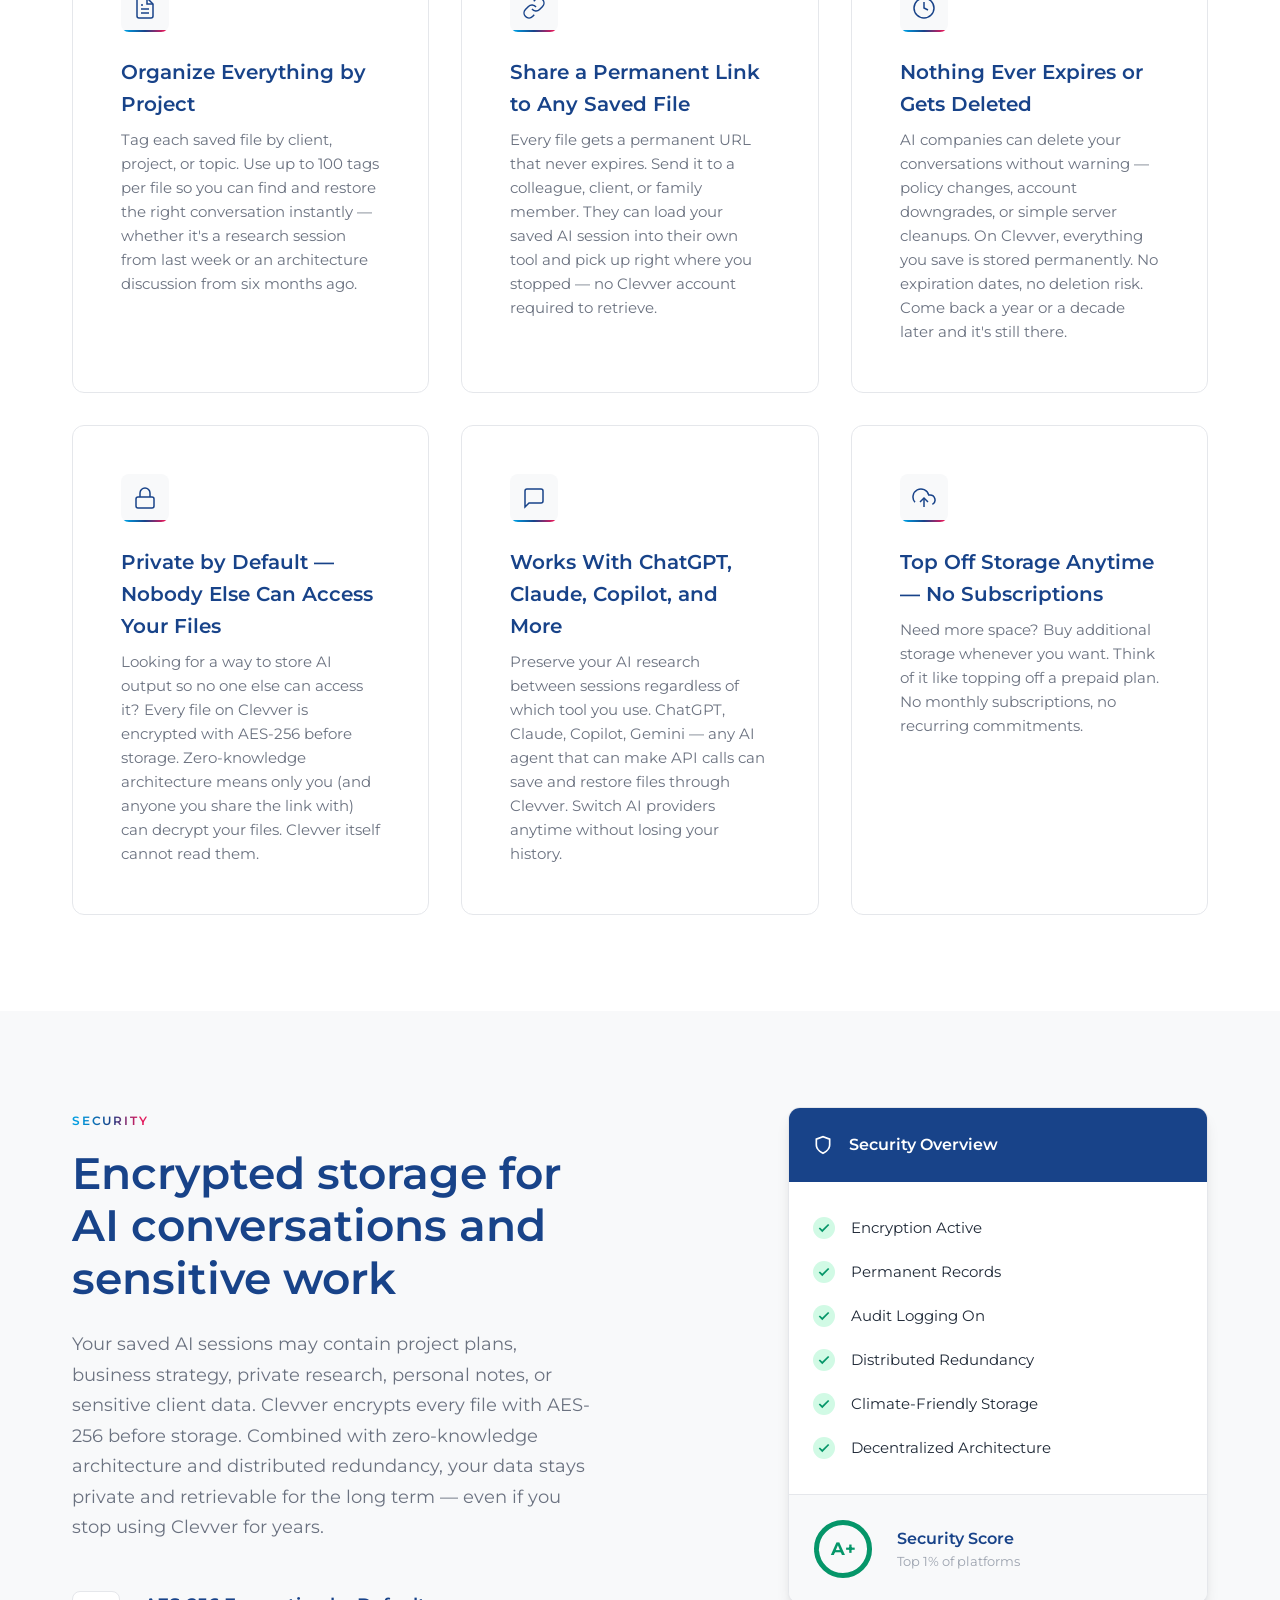
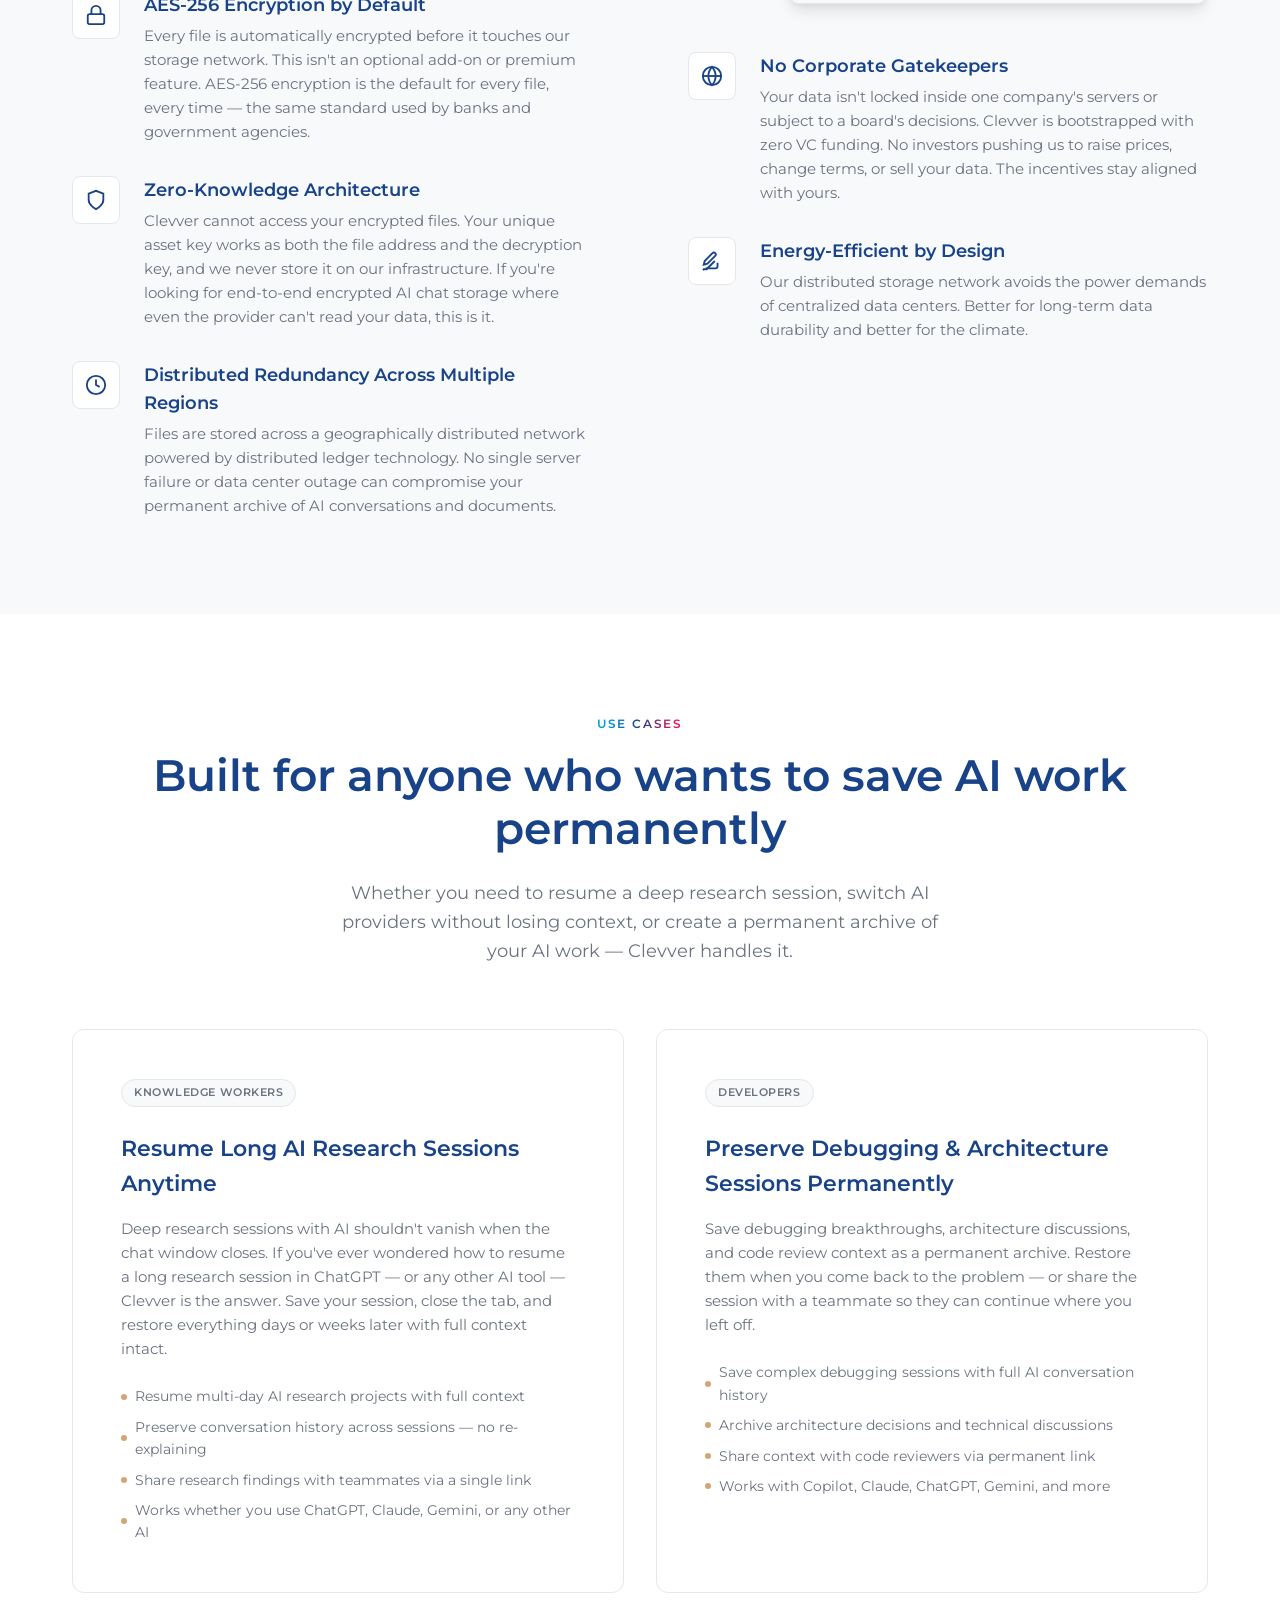
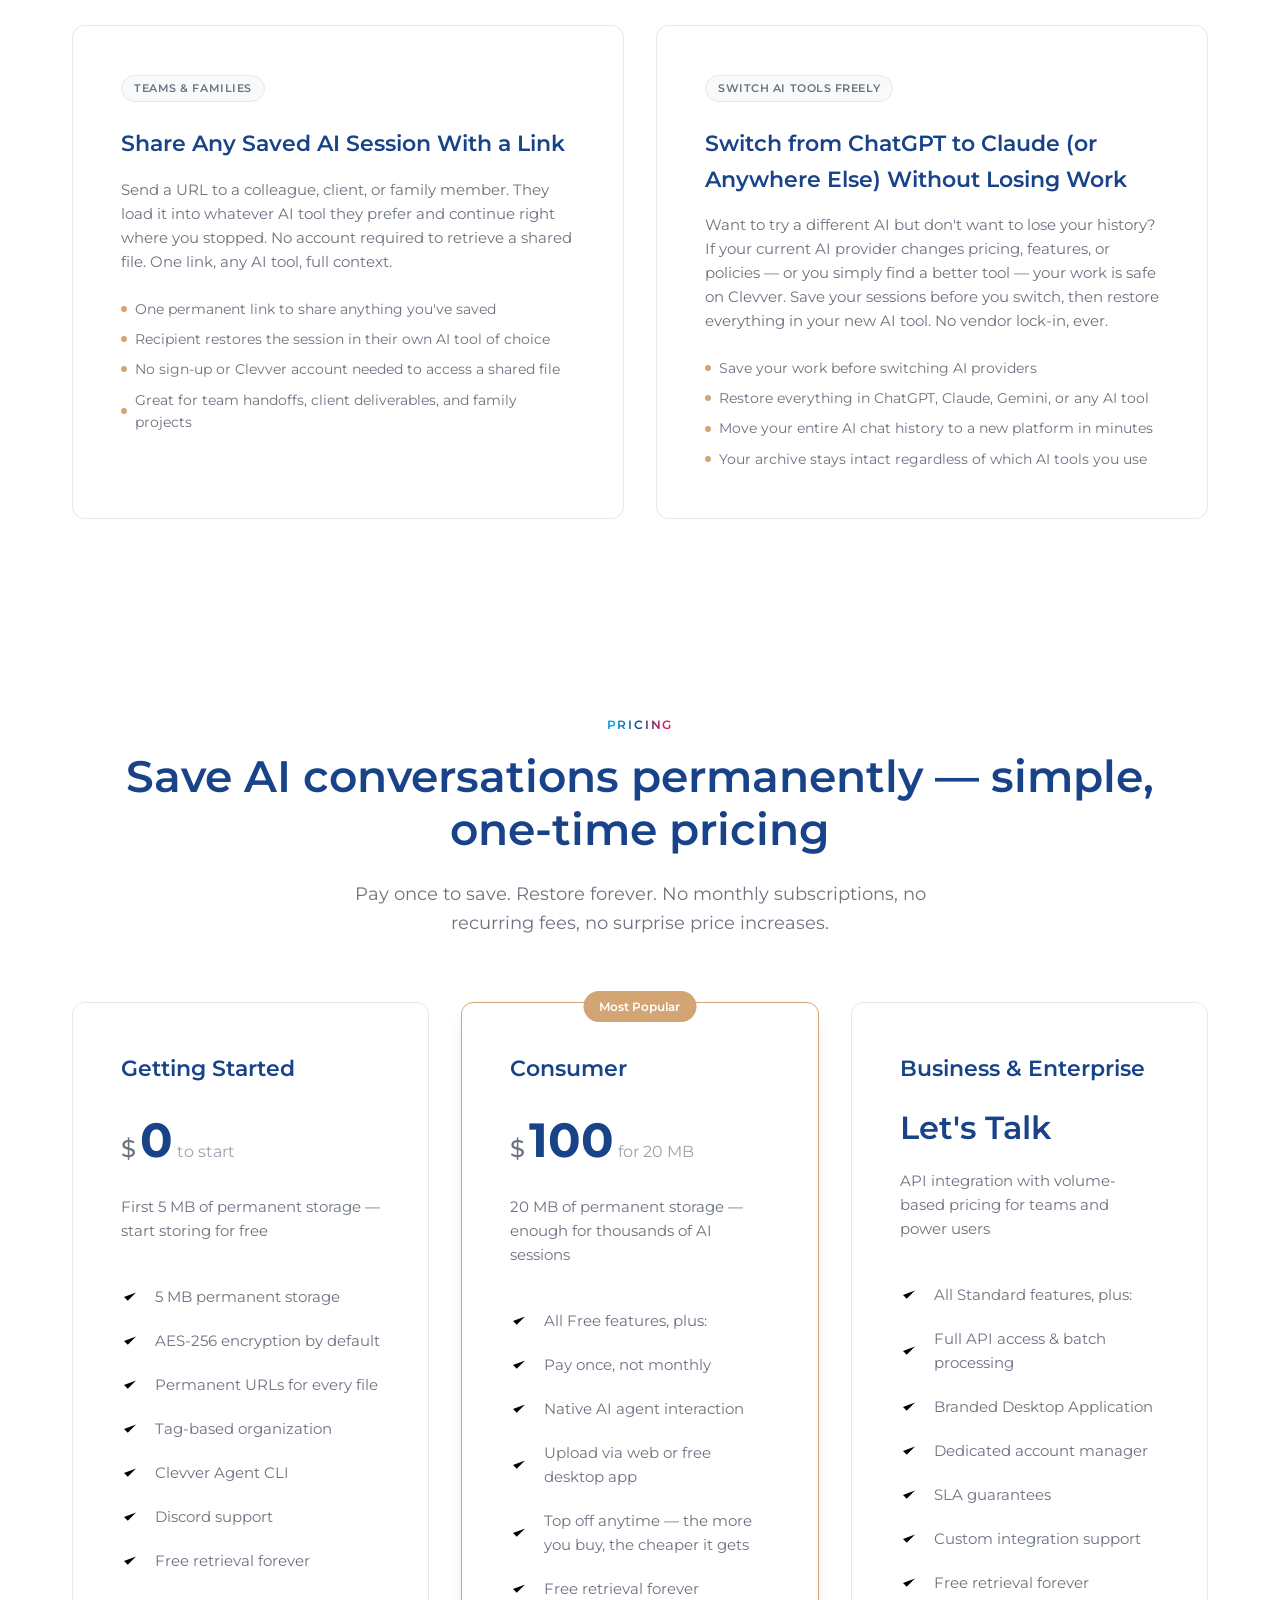
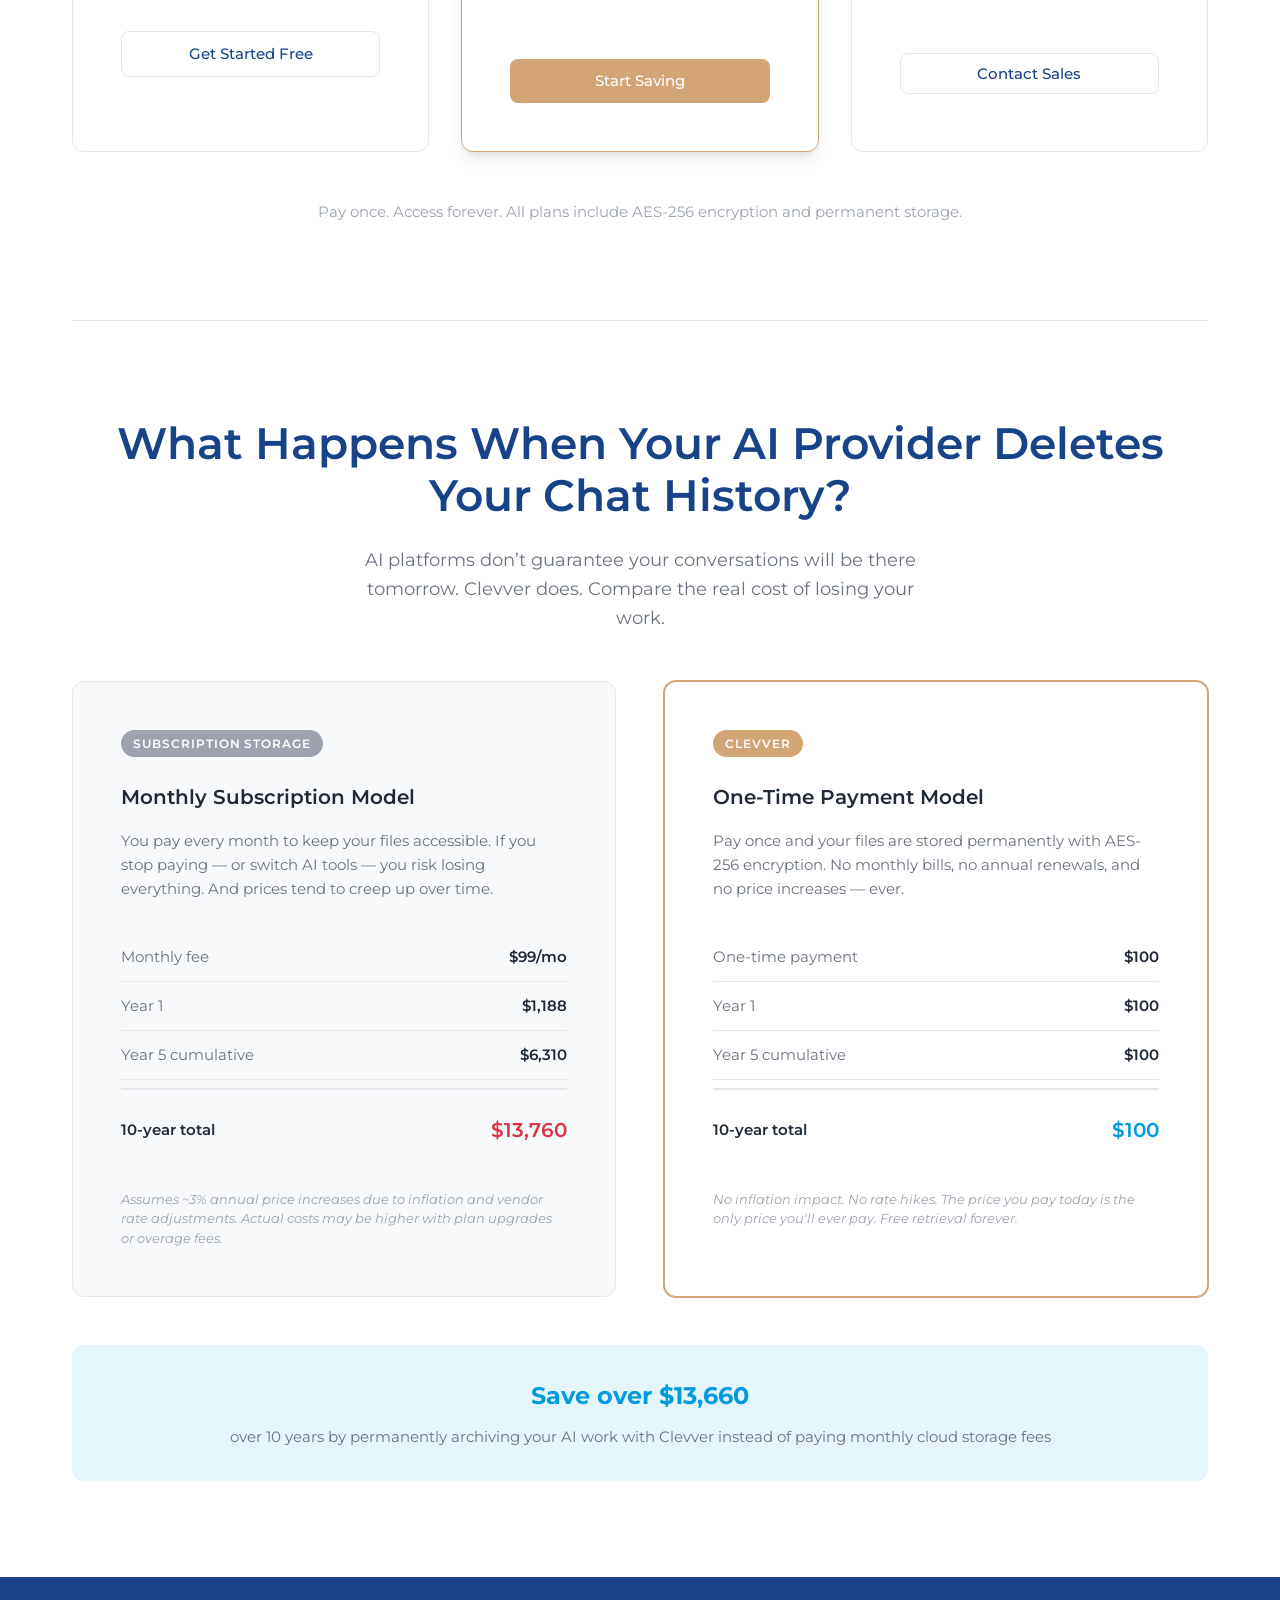
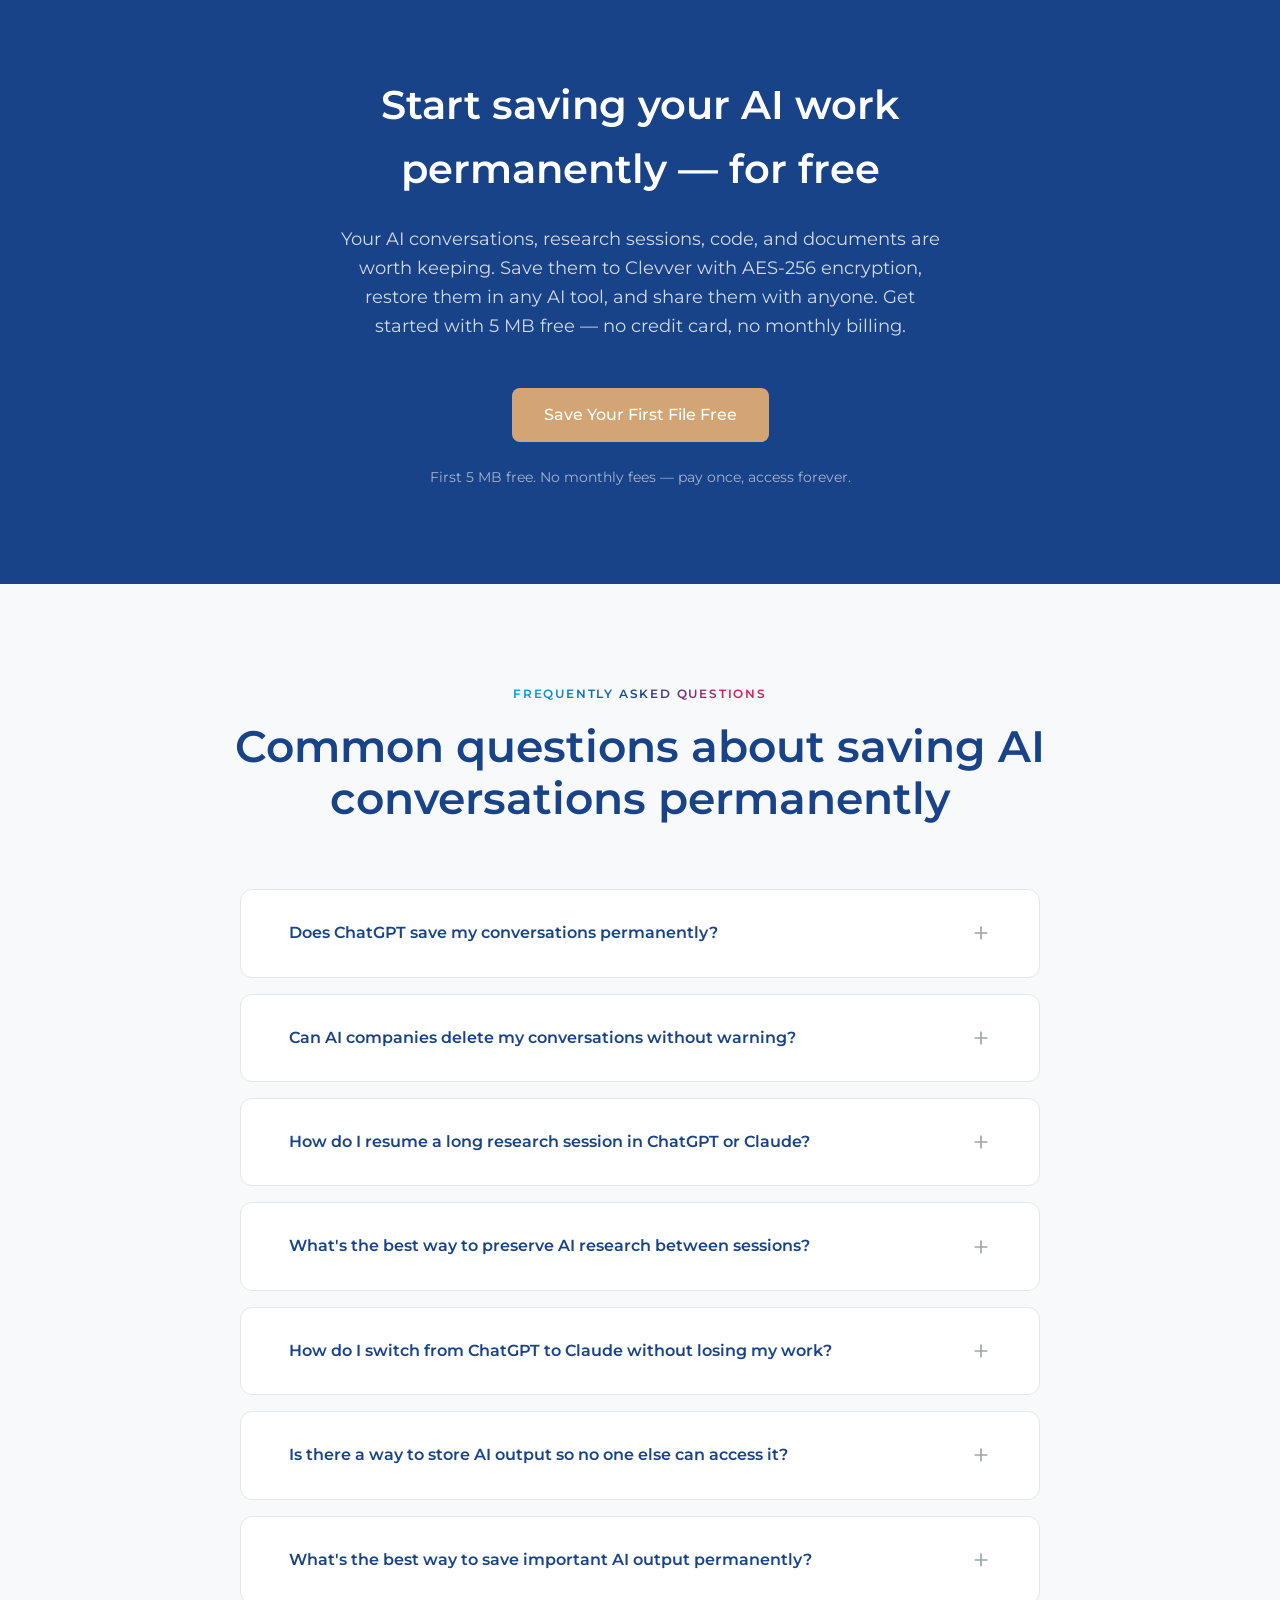
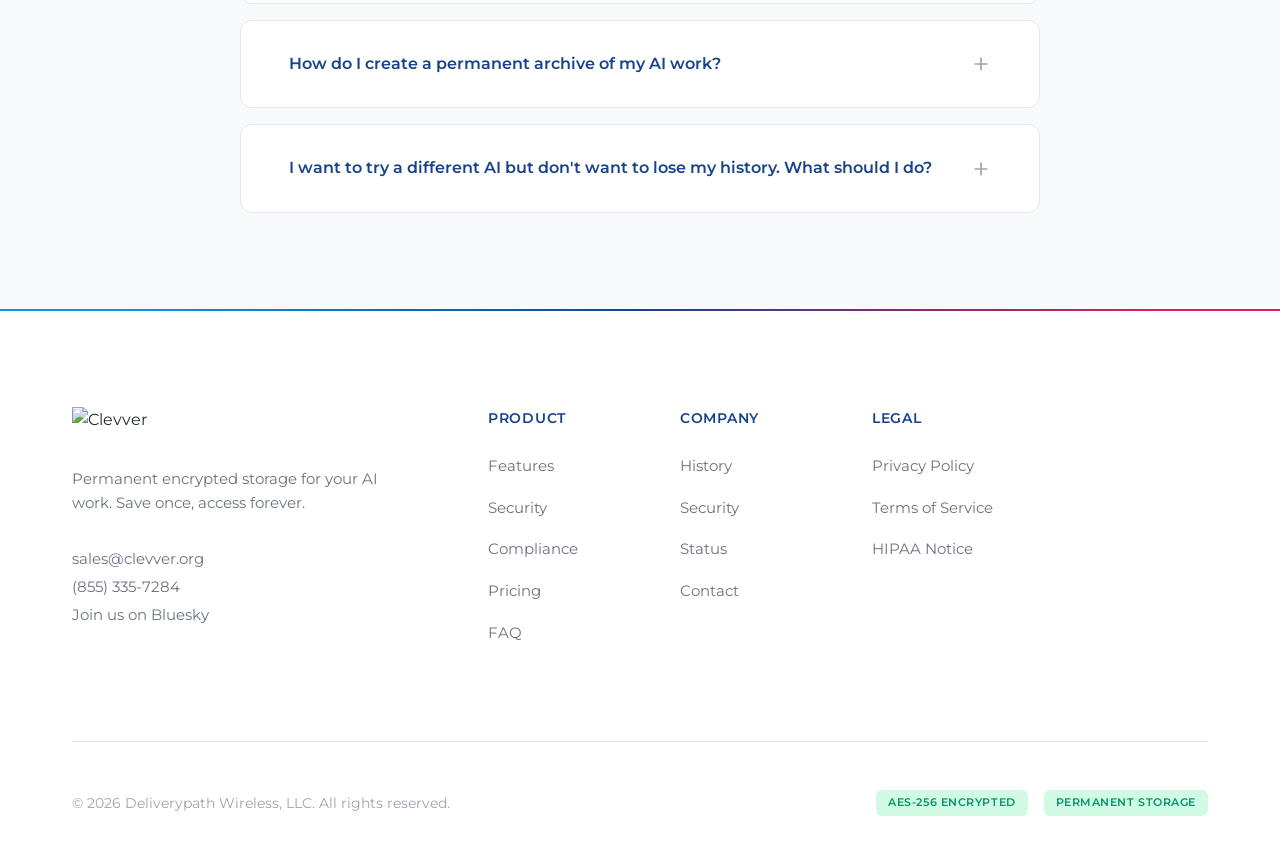
==== commit 57b2faba: "Refactor hero section layout and copy for improved clarity and visual appeal" ====
--- a/index.html
+++ b/index.html
@@ -175,7 +175,7 @@
             </ul>
             <div class="nav-cta">
                 <a href="https://app.clevver.org/login" class="btn btn-ghost">Sign In</a>
-                <a href="https://app.clevver.org/login#signup" class="btn btn-primary">Get Started Free</a>
+                <a href="https://app.clevver.org/signup" class="btn btn-primary">Get Started Free</a>
                 <button class="dark-mode-toggle" aria-label="Toggle dark mode"><svg class="icon-moon" xmlns="http://www.w3.org/2000/svg" viewBox="0 0 24 24" fill="none" stroke="currentColor" stroke-width="2" stroke-linecap="round" stroke-linejoin="round"><path d="M21 12.79A9 9 0 1 1 11.21 3 7 7 0 0 0 21 12.79z"/></svg><svg class="icon-sun" xmlns="http://www.w3.org/2000/svg" viewBox="0 0 24 24" fill="none" stroke="currentColor" stroke-width="2" stroke-linecap="round" stroke-linejoin="round"><circle cx="12" cy="12" r="5"/><line x1="12" y1="1" x2="12" y2="3"/><line x1="12" y1="21" x2="12" y2="23"/><line x1="4.22" y1="4.22" x2="5.64" y2="5.64"/><line x1="18.36" y1="18.36" x2="19.78" y2="19.78"/><line x1="1" y1="12" x2="3" y2="12"/><line x1="21" y1="12" x2="23" y2="12"/><line x1="4.22" y1="19.78" x2="5.64" y2="18.36"/><line x1="18.36" y1="4.22" x2="19.78" y2="5.64"/></svg></button>
             </div>
             <button class="mobile-menu-btn" id="mobileMenuBtn" aria-label="Toggle menu">
@@ -194,7 +194,7 @@
             </ul>
             <div class="mobile-nav-cta">
                 <a href="https://app.clevver.org/login" class="btn btn-ghost">Sign In</a>
-                <a href="https://app.clevver.org/login#signup" class="btn btn-primary">Get Started Free</a>
+                <a href="https://app.clevver.org/signup" class="btn btn-primary">Get Started Free</a>
                 <button class="dark-mode-toggle" aria-label="Toggle dark mode"><svg class="icon-moon" xmlns="http://www.w3.org/2000/svg" viewBox="0 0 24 24" fill="none" stroke="currentColor" stroke-width="2" stroke-linecap="round" stroke-linejoin="round"><path d="M21 12.79A9 9 0 1 1 11.21 3 7 7 0 0 0 21 12.79z"/></svg><svg class="icon-sun" xmlns="http://www.w3.org/2000/svg" viewBox="0 0 24 24" fill="none" stroke="currentColor" stroke-width="2" stroke-linecap="round" stroke-linejoin="round"><circle cx="12" cy="12" r="5"/><line x1="12" y1="1" x2="12" y2="3"/><line x1="12" y1="21" x2="12" y2="23"/><line x1="4.22" y1="4.22" x2="5.64" y2="5.64"/><line x1="18.36" y1="18.36" x2="19.78" y2="19.78"/><line x1="1" y1="12" x2="3" y2="12"/><line x1="21" y1="12" x2="23" y2="12"/><line x1="4.22" y1="19.78" x2="5.64" y2="18.36"/><line x1="18.36" y1="4.22" x2="19.78" y2="5.64"/></svg></button>
             </div>
         </div>
@@ -219,17 +219,8 @@
                 <p class="hero-subtitle">
                     Save conversations, code, images, research sessions, and documents to Clevver. Resume a long AI research session days, months, or years later — in any AI tool you want.
                 </p>
-                <p class="hero-subtitle">
-                    Switching from ChatGPT to Claude? Moving to a different AI entirely? Restore your saved work in your new tool without losing a single message or file.
-                </p>
-                <p class="hero-subtitle">
-                    Pay once for storage. Retrieve your files as often as you like. No monthly fees, no expiration dates.
-                </p>
-                <p class="hero-subtitle hero-subtitle--bold">
-                    Your AI work. AES-256 encrypted. Permanently archived. Yours forever.
-                </p>
                 <div class="hero-cta">
-                    <a href="https://app.clevver.org/login#signup" class="btn btn-primary btn-large">Save Your First File Free</a>
+                    <a href="https://app.clevver.org/signup" class="btn btn-primary btn-large">Save Your First File Free</a>
                     <a href="clevver-agent-cli.html" class="btn btn-outline btn-large">See How It Works</a>
                 </div>
                 <div class="hero-trust">
@@ -294,6 +285,17 @@
                             <span>Restore anytime • Share with anyone</span>
                         </div>
                     </div>
+                </div>
+                <div class="hero-visual-copy">
+                    <p class="hero-subtitle">
+                        Switching from ChatGPT to Claude? Moving to a different AI entirely? Restore your saved work in your new tool without losing a single message or file.
+                    </p>
+                    <p class="hero-subtitle">
+                        Pay once for storage. Retrieve your files as often as you like. No monthly fees, no expiration dates.
+                    </p>
+                    <p class="hero-subtitle hero-subtitle--bold">
+                        Your AI work. AES-256 encrypted. Permanently archived. Yours forever.
+                    </p>
                 </div>
             </div>
         </div>
@@ -676,7 +678,7 @@
                         <li><svg viewBox="0 0 24 24"><polyline points="20 6 9 17 4 12"/></svg>Discord support</li>
                         <li><svg viewBox="0 0 24 24"><polyline points="20 6 9 17 4 12"/></svg>Free retrieval forever</li>
                     </ul>
-                    <a href="https://app.clevver.org/login#signup" class="btn btn-outline btn-full">Get Started Free</a>
+                    <a href="https://app.clevver.org/signup" class="btn btn-outline btn-full">Get Started Free</a>
                 </div>
                 <div class="pricing-card popular">
                     <div class="popular-badge">Most Popular</div>
@@ -697,7 +699,7 @@
                         <li><svg viewBox="0 0 24 24"><polyline points="20 6 9 17 4 12"/></svg>Top off anytime — the more you buy, the cheaper it gets</li>
                         <li><svg viewBox="0 0 24 24"><polyline points="20 6 9 17 4 12"/></svg>Free retrieval forever</li>
                     </ul>
-                    <a href="https://app.clevver.org/login#signup" class="btn btn-primary btn-full">Start Saving</a>
+                    <a href="https://app.clevver.org/signup" class="btn btn-primary btn-full">Start Saving</a>
                 </div>
                 <div class="pricing-card">
                     <div class="pricing-header">
@@ -793,7 +795,7 @@
                 <h2 class="cta-title">Start saving your AI work permanently — for free</h2>
                 <p class="cta-subtitle">Your AI conversations, research sessions, code, and documents are worth keeping. Save them to Clevver with AES-256 encryption, restore them in any AI tool, and share them with anyone. Get started with 5 MB free — no credit card, no monthly billing.</p>
                 <div class="cta-form">
-                    <a href="https://app.clevver.org/login#signup" class="btn btn-primary btn-large">Save Your First File Free</a>
+                    <a href="https://app.clevver.org/signup" class="btn btn-primary btn-large">Save Your First File Free</a>
                 </div>
                 <p class="cta-note">First 5 MB free. No monthly fees — pay once, access forever.</p>
             </div>
--- a/styles.css
+++ b/styles.css
@@ -588,7 +588,24 @@
 /* Hero Document Preview */
 .hero-visual {
     display: flex;
+    flex-direction: column;
+    align-items: center;
     justify-content: center;
+    gap: var(--space-xl);
+}
+
+.hero-visual-copy {
+    width: 100%;
+    max-width: 460px;
+}
+
+.hero-visual-copy .hero-subtitle {
+    margin-bottom: var(--space-md);
+    max-width: none;
+}
+
+.hero-visual-copy .hero-subtitle:last-child {
+    margin-bottom: 0;
 }
 
 .document-preview {
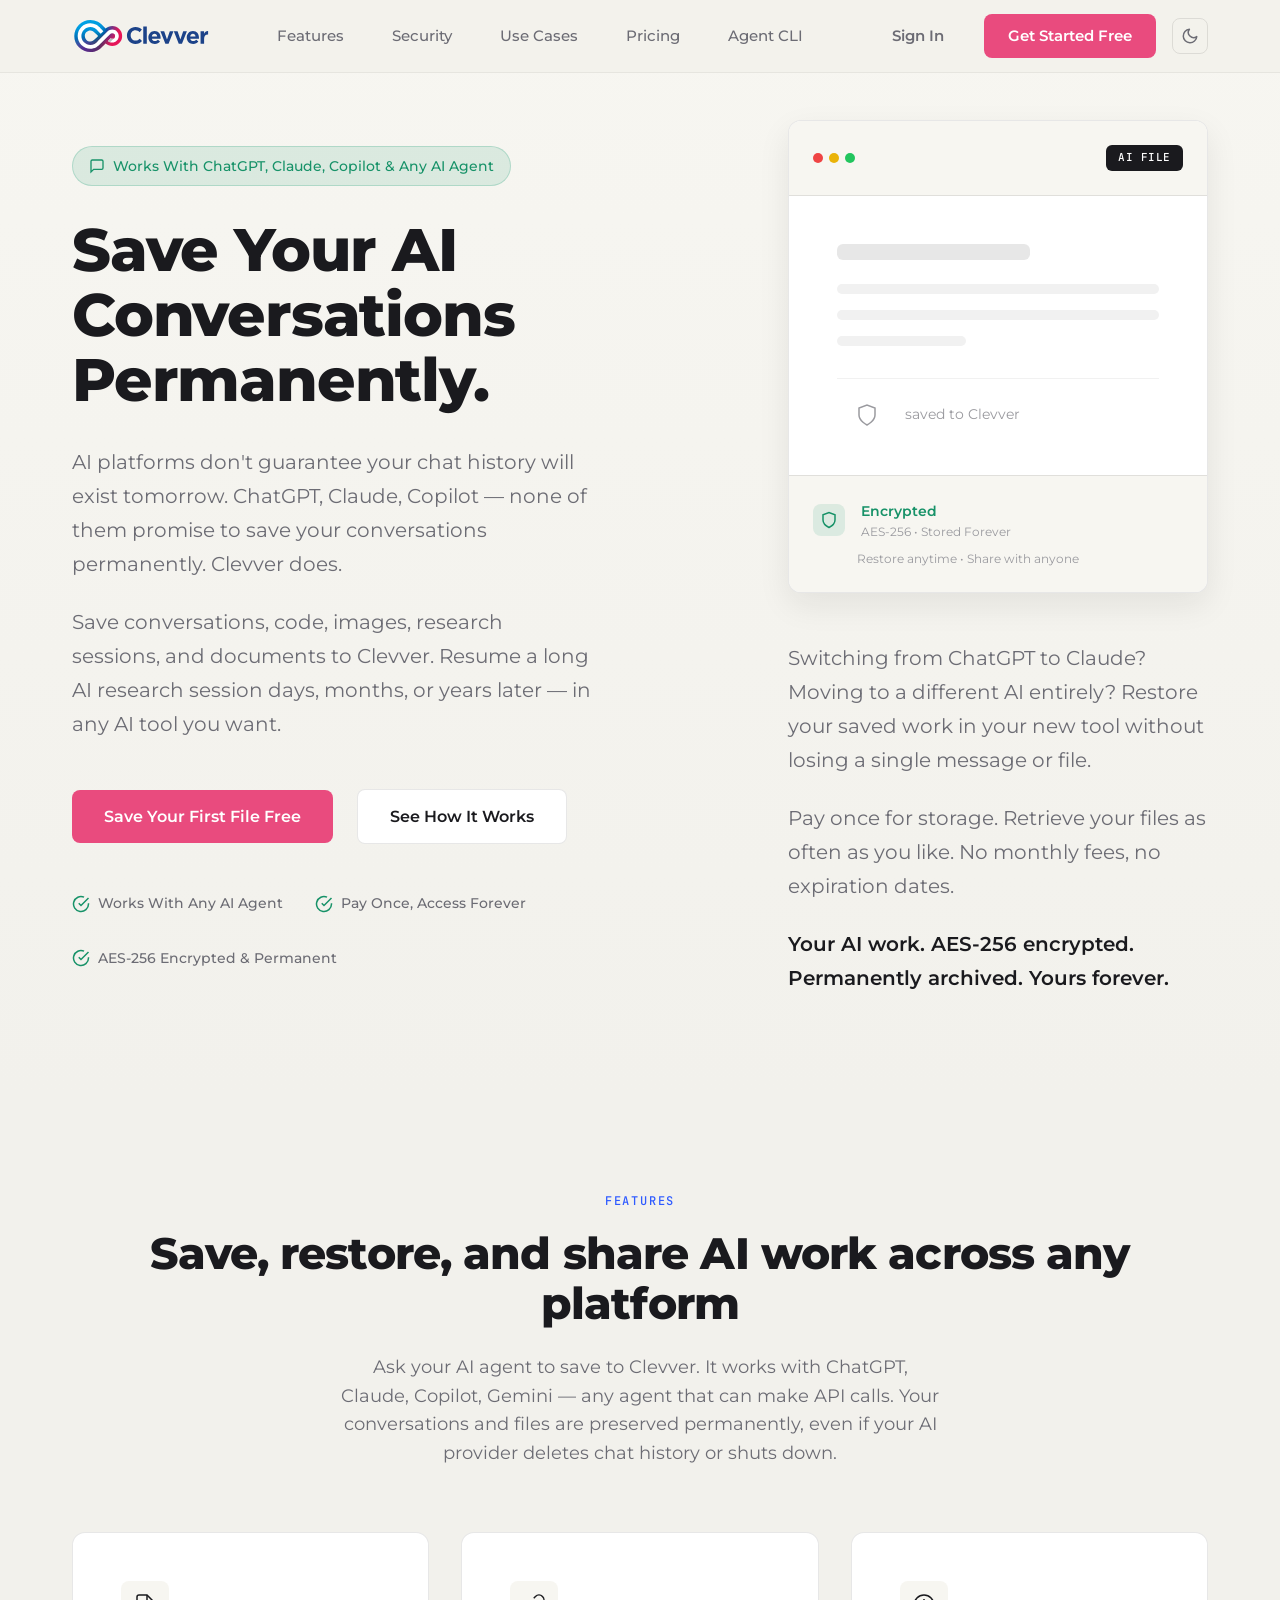
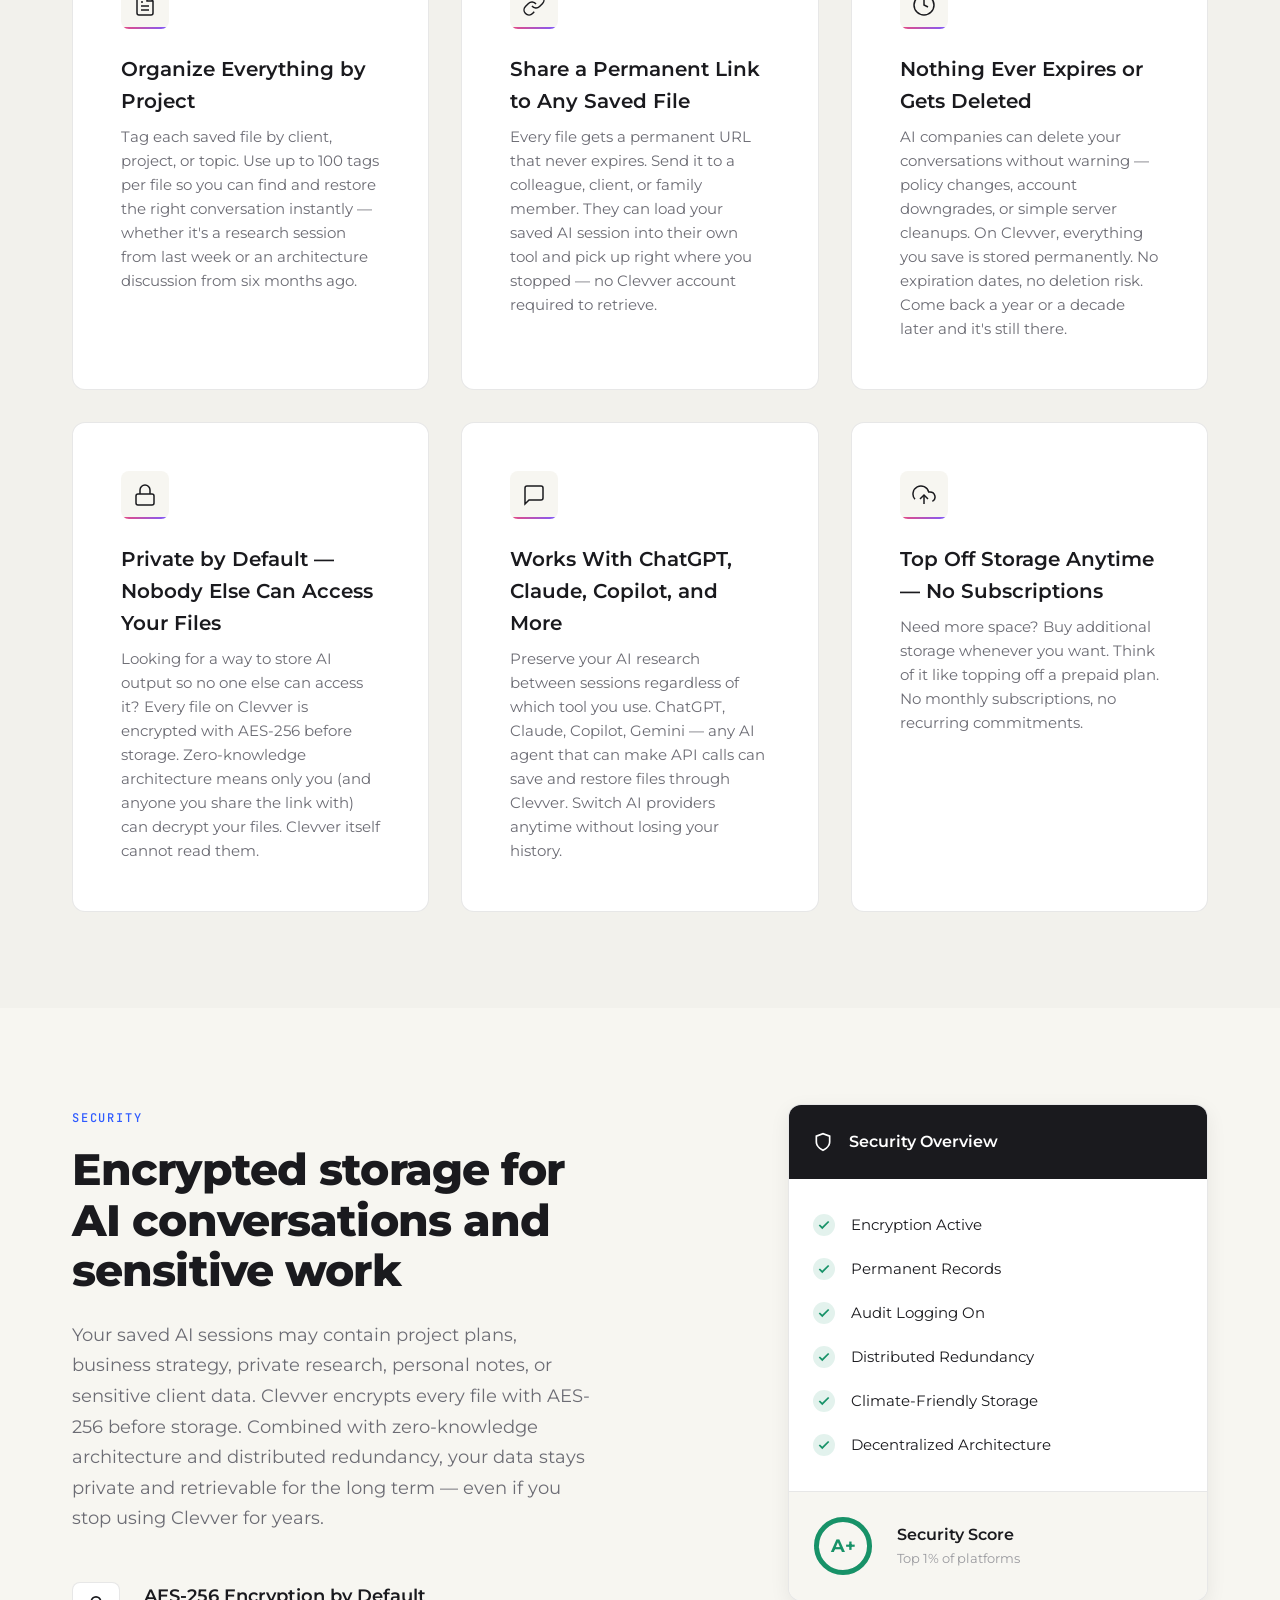
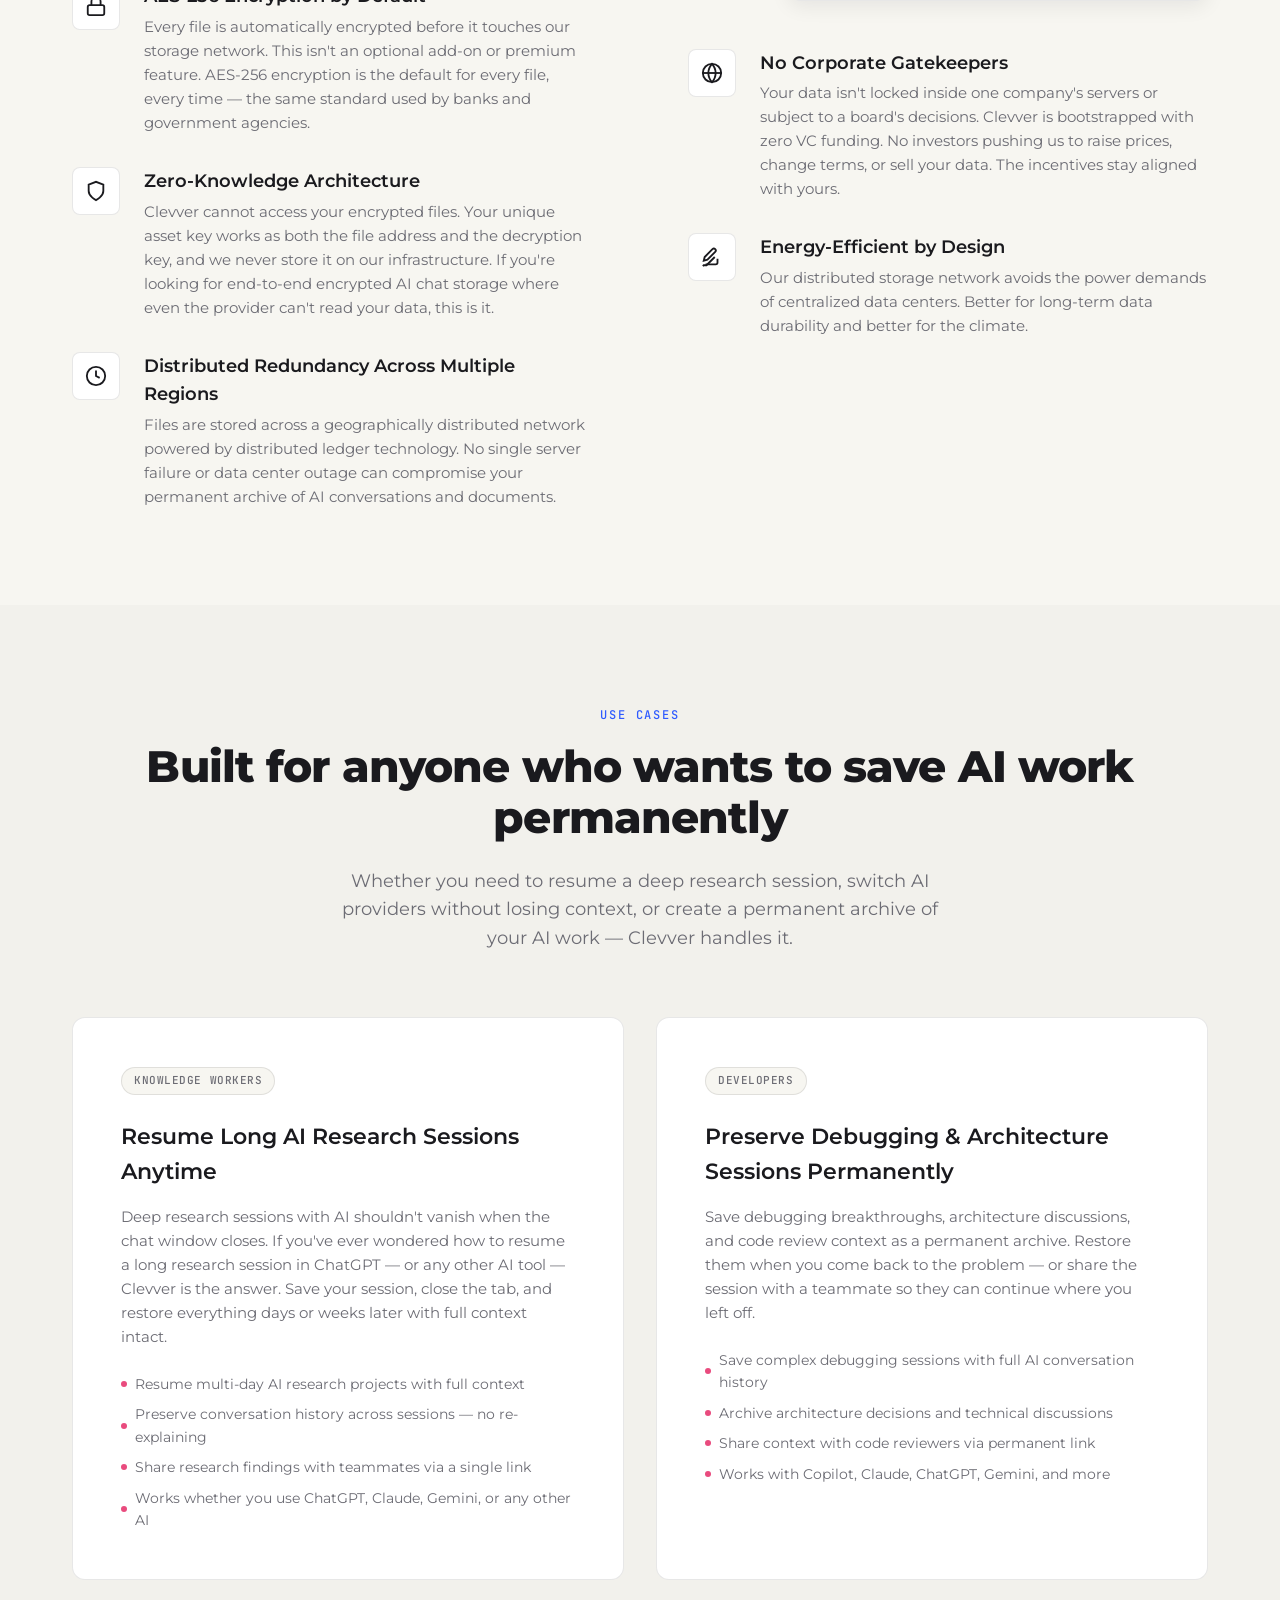
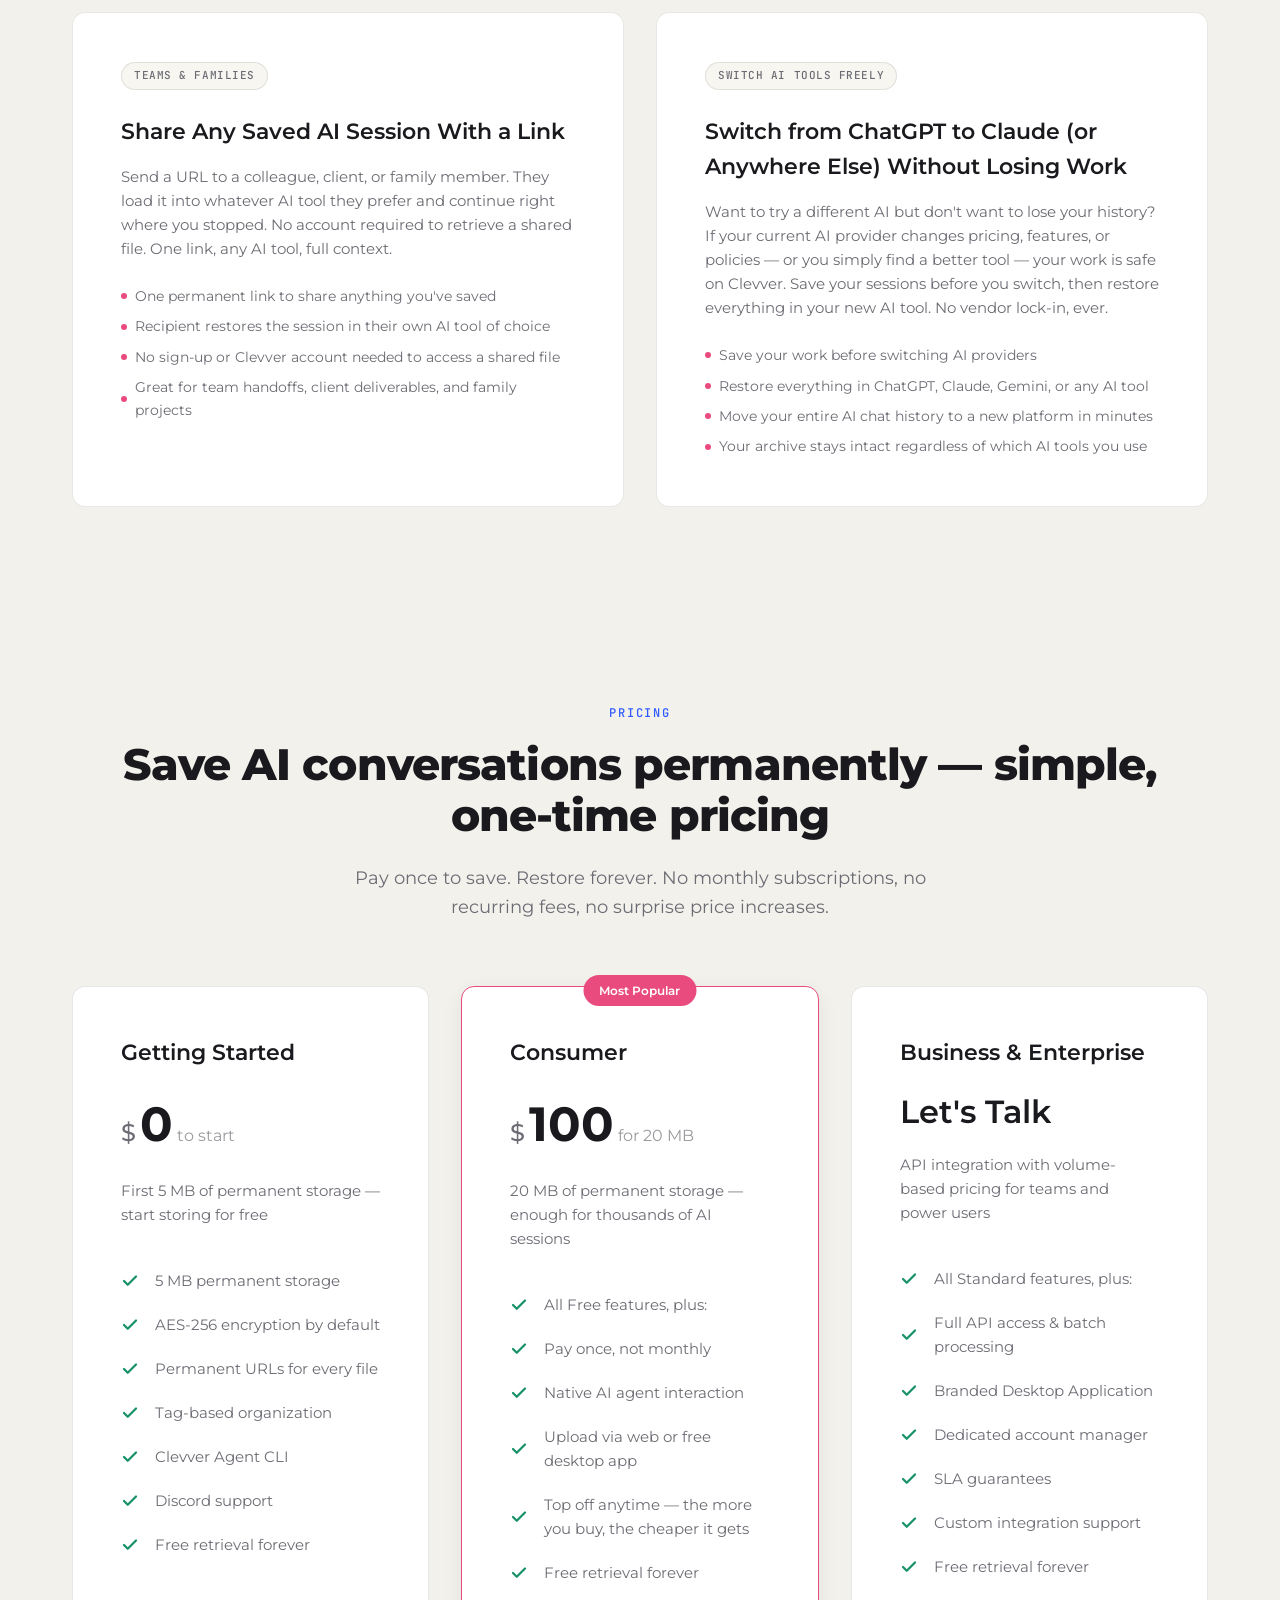
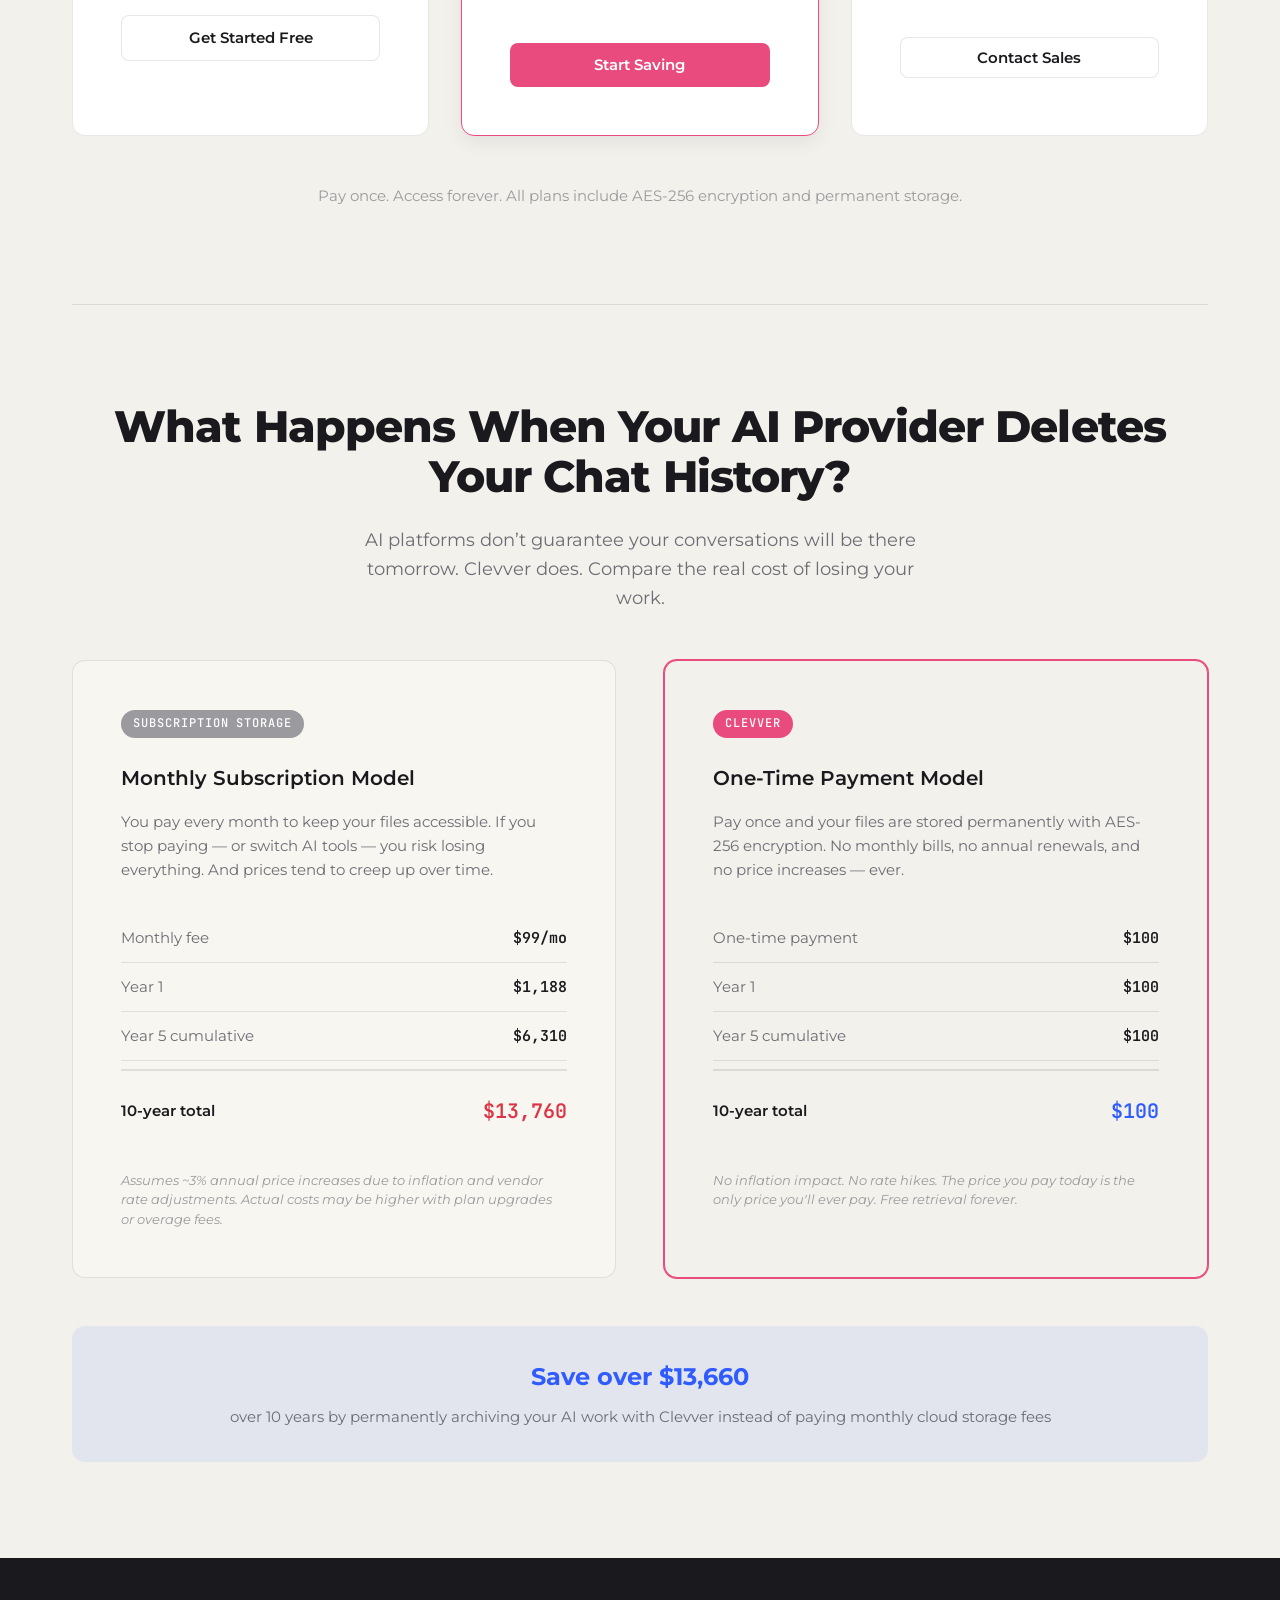
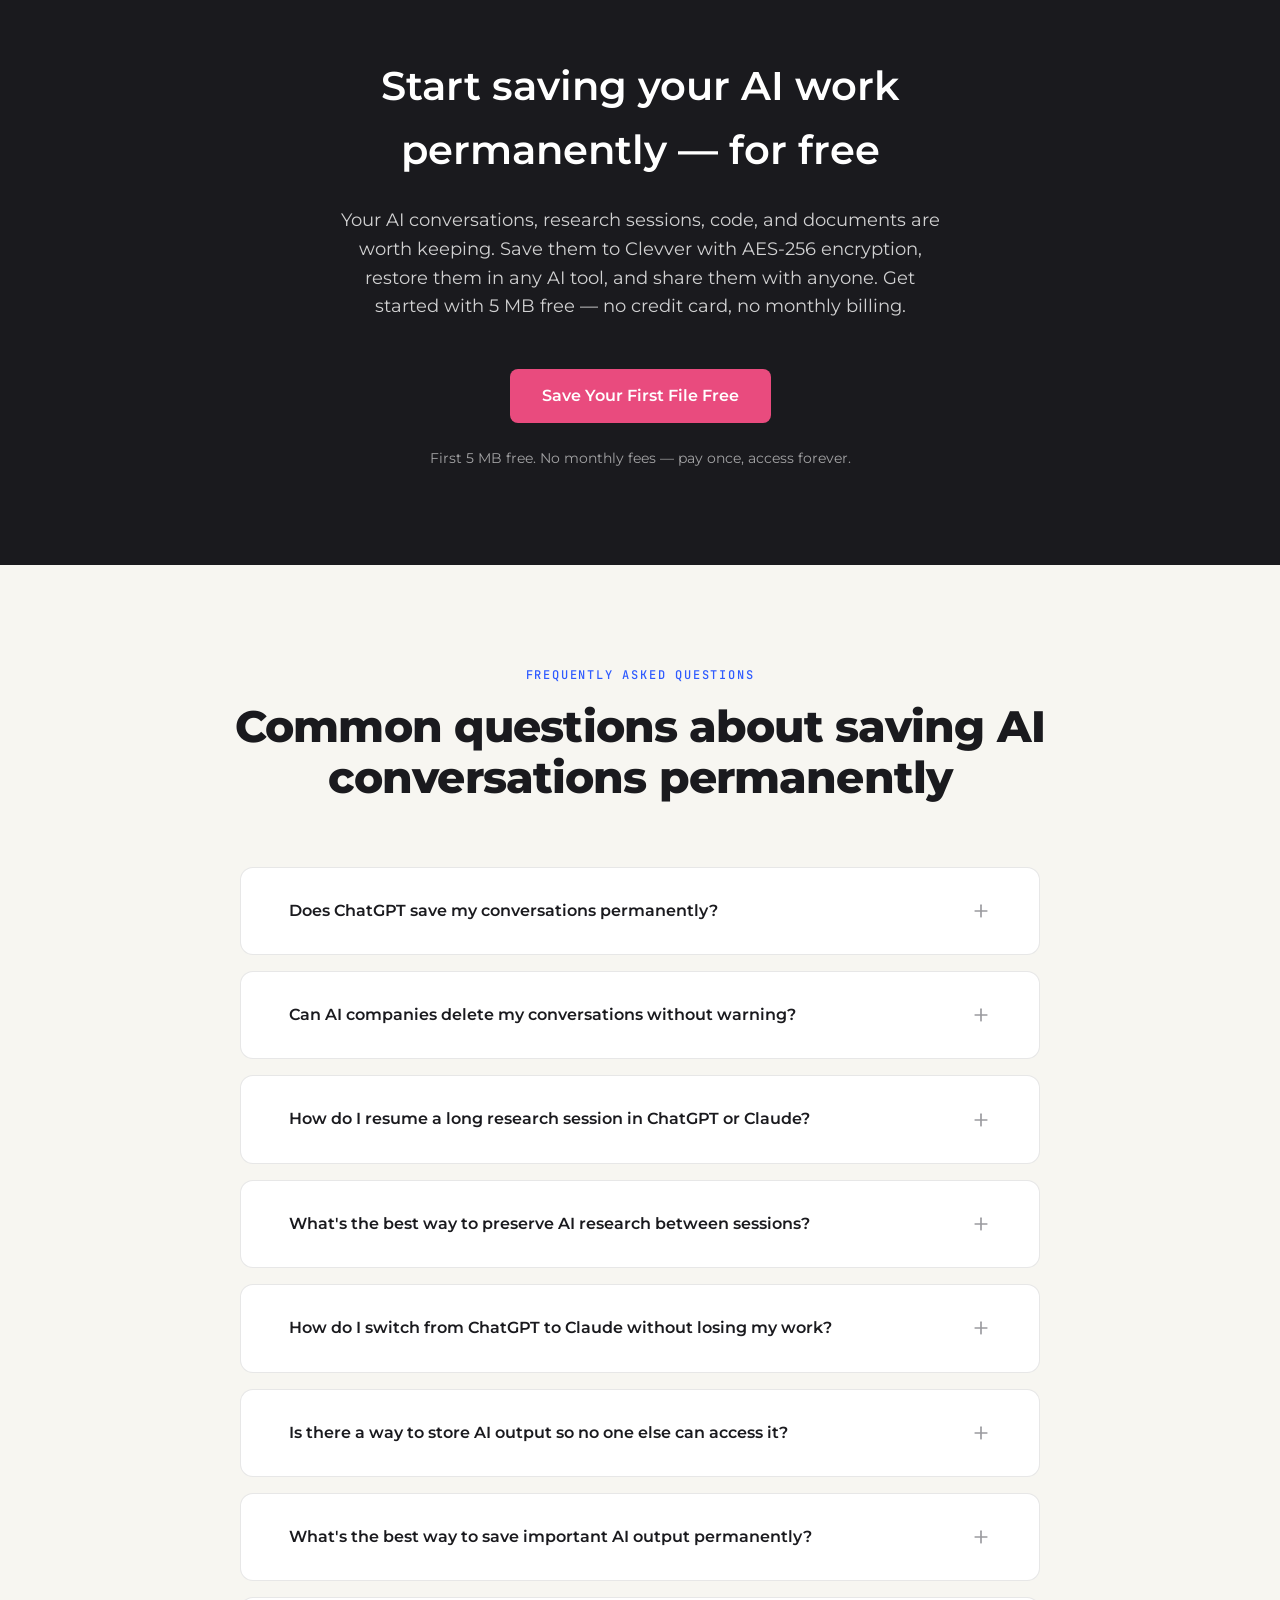
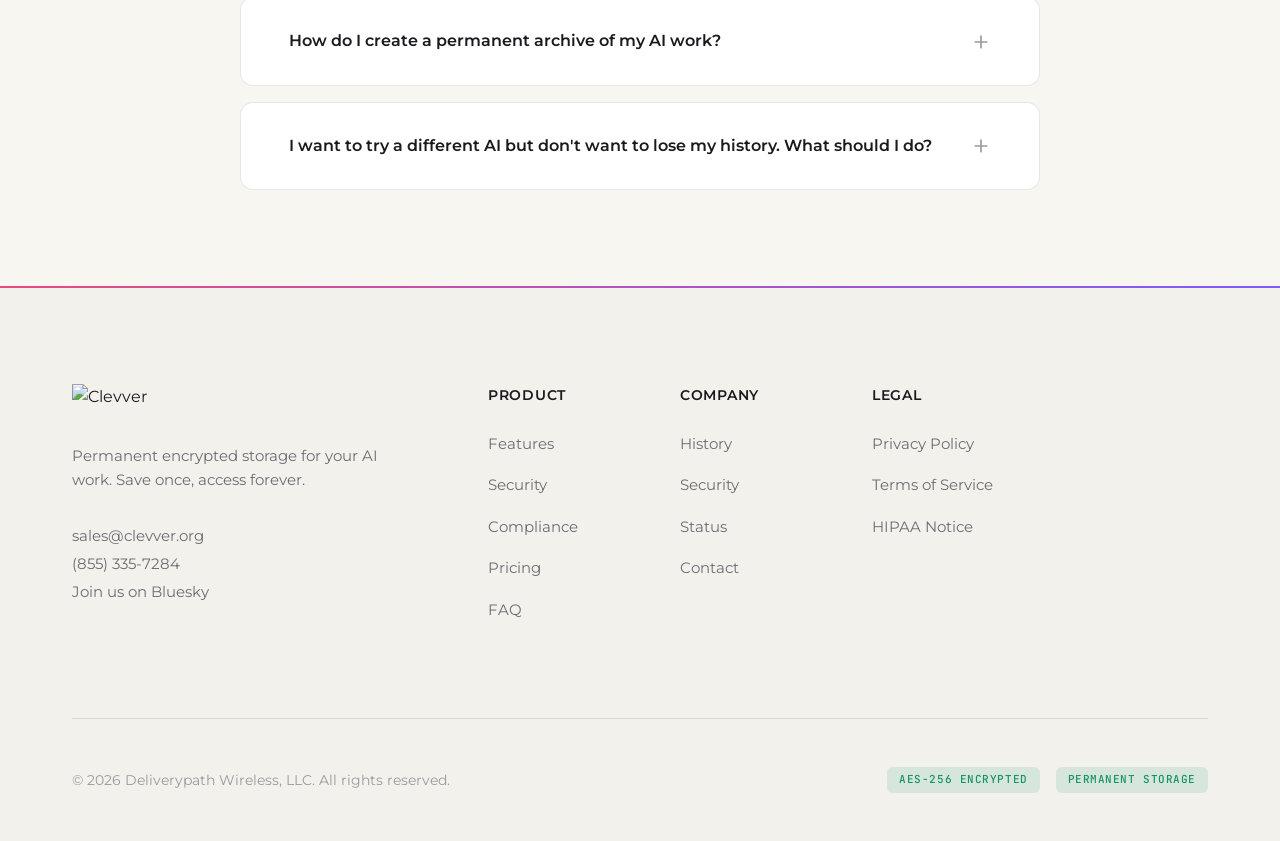
==== commit 055ba0f6: "ui: update ui to match branding of web app" ====
--- a/index.html
+++ b/index.html
@@ -23,7 +23,7 @@
 
     <link rel="preconnect" href="https://fonts.googleapis.com">
     <link rel="preconnect" href="https://fonts.gstatic.com" crossorigin>
-    <link href="https://fonts.googleapis.com/css2?family=Montserrat:wght@300;400;500;600;700&display=swap" rel="stylesheet">
+    <link href="https://fonts.googleapis.com/css2?family=Montserrat:wght@300;400;500;600;700;800&family=JetBrains+Mono:wght@400;500;600&display=swap" rel="stylesheet">
     <link rel="icon" href="favicon.ico" type="image/x-icon">
     <link rel="stylesheet" href="styles.css">
     <link rel="stylesheet" href="//embed.typeform.com/next/css/popup.css">
@@ -164,7 +164,7 @@
     <nav class="nav" id="nav">
         <div class="container nav-container">
             <a href="#" class="logo">
-                <img src="https://get.clevver.org/2e0cb655b8019757fe288d6d9509e78bdf510b3517c82f8941f3e772ed0b0fcb.png" alt="Clevver" class="logo-img">
+                <img src="images/logo-horizontal-blue.svg" alt="Clevver" class="logo-img">
             </a>
             <ul class="nav-links">
                 <li><a href="#solutions">Features</a></li>
@@ -248,6 +248,7 @@
                 </div>
             </div>
             <div class="hero-visual">
+                <div class="hero-visual-inner">
                 <div class="document-preview">
                     <div class="doc-header">
                         <div class="doc-dots">
@@ -296,6 +297,7 @@
                     <p class="hero-subtitle hero-subtitle--bold">
                         Your AI work. AES-256 encrypted. Permanently archived. Yours forever.
                     </p>
+                </div>
                 </div>
             </div>
         </div>
@@ -902,7 +904,7 @@
             <div class="footer-grid">
                 <div class="footer-brand">
                     <a href="index.html" class="logo">
-                        <img src="https://get.clevver.org/786a334a9bc7509686ada1990b43777366ef28031a0944d296b3e9172fbb0cab.png" alt="Clevver" class="logo-img">
+                        <img src="images/logo-horizontal-blue.svg" alt="Clevver" class="logo-img">
                     </a>
                     <p class="footer-tagline">Permanent encrypted storage for your AI work. Save once, access forever.</p>
                     <div class="footer-contact">
--- a/styles.css
+++ b/styles.css
@@ -3,36 +3,41 @@
    Clean, Trustworthy, Professional Design
    ======================================== */
 
-/* CSS Variables */
+/* CSS Variables — aligned with the Clevver app brand tokens */
 :root {
-    /* Colors - Brand Blues & Warm Accents */
-    --color-primary: #184389;
-    --color-primary-dark: #0f2d66;
-    --color-primary-light: #1f56a8;
-    
-    /* Brand Gradient */
-    --brand-gradient: linear-gradient(90deg, #009BDF 10%, #184389 50%, #E2195B 90%);
-    
-    --color-accent: #d4a574;
-    --color-accent-dark: #c49464;
-    --color-accent-light: #e4b584;
-    
-    --color-bg: #ffffff;
-    --color-bg-alt: #f8f9fa;
+    /* Ink carries headings and nav; cobalt is the link/highlight accent */
+    --color-primary: #1a1a1e;
+    --color-primary-dark: #0e0f12;
+    --color-primary-light: #3a3a42;
+    --color-cobalt: #2f5bff;
+
+    /* Brand Gradient — pink to purple, used only as thin accent rules */
+    --brand-gradient: linear-gradient(90deg, #e94b7e 0%, #7c5bff 100%);
+
+    /* Pink drives primary actions, matching the app's buttons */
+    --color-accent: #e94b7e;
+    --color-accent-dark: #d43f70;
+    --color-accent-light: #ef6d97;
+
+    --color-bg: #f2f1ec;
+    --color-bg-alt: #f7f6f1;
     --color-bg-card: #ffffff;
-    --color-border: #e5e7eb;
-    --color-border-light: #f3f4f6;
-    
-    --color-text-primary: #1f2937;
-    --color-text-secondary: #6b7280;
-    --color-text-muted: #9ca3af;
-    
-    --color-success: #059669;
-    --color-success-bg: #d1fae5;
-    
+    --color-border: rgba(20, 20, 28, 0.10);
+    --color-border-light: rgba(20, 20, 28, 0.06);
+
+    --color-text-primary: #1a1a1e;
+    --color-text-secondary: #6c6c74;
+    --color-text-muted: #9a9a9f;
+
+    --color-success: #179268;
+    --color-success-bg: rgba(23, 146, 104, 0.12);
+
     /* Typography */
     --font-sans: 'Montserrat', -apple-system, BlinkMacSystemFont, sans-serif;
     --font-heading: 'Montserrat', sans-serif;
+    --font-mono: 'JetBrains Mono', ui-monospace, 'SFMono-Regular', monospace;
+    --disp-weight: 800;
+    --disp-track: -0.02em;
     
     /* Spacing */
     --space-xs: 0.5rem;
@@ -43,18 +48,18 @@
     --space-2xl: 4rem;
     --space-3xl: 6rem;
     
-    /* Border Radius */
+    /* Border Radius — chip 6 / tile 8 / card 13, from the brand tokens */
     --radius-sm: 6px;
     --radius-md: 8px;
-    --radius-lg: 12px;
-    --radius-xl: 16px;
+    --radius-lg: 13px;
+    --radius-xl: 13px;
     --radius-full: 9999px;
-    
-    /* Shadows */
-    --shadow-sm: 0 1px 2px rgba(0, 0, 0, 0.05);
-    --shadow-md: 0 4px 6px -1px rgba(0, 0, 0, 0.1), 0 2px 4px -1px rgba(0, 0, 0, 0.06);
-    --shadow-lg: 0 10px 15px -3px rgba(0, 0, 0, 0.1), 0 4px 6px -2px rgba(0, 0, 0, 0.05);
-    --shadow-xl: 0 20px 25px -5px rgba(0, 0, 0, 0.1), 0 10px 10px -5px rgba(0, 0, 0, 0.04);
+
+    /* Shadows — kept soft; hairline borders do most of the separation */
+    --shadow-sm: 0 1px 2px rgba(20, 20, 28, 0.04);
+    --shadow-md: 0 2px 8px rgba(20, 20, 28, 0.06);
+    --shadow-lg: 0 6px 20px rgba(20, 20, 28, 0.07);
+    --shadow-xl: 0 12px 32px rgba(20, 20, 28, 0.08);
     
     /* Transitions */
     --transition-fast: 150ms ease;
@@ -67,35 +72,32 @@
    ======================================== */
 
 [data-theme="dark"] {
-    --color-primary: #4db8e8;
-    --color-primary-dark: #2a8cc4;
-    --color-primary-light: #7dd4f5;
-
-    --color-accent: #d4a574;
-    --color-accent-dark: #c49464;
-    --color-accent-light: #e4b584;
-
-    --color-bg: #0f1923;
-    --color-bg-alt: #162231;
-    --color-bg-card: #1a2a3d;
-    --color-border: #2d3f52;
-    --color-border-light: #243447;
-
-    --color-text-primary: #e5e7eb;
-    --color-text-secondary: #9ca3af;
-    --color-text-muted: #6b7280;
-
-    --color-success: #34d399;
-    --color-success-bg: rgba(52, 211, 153, 0.1);
+    --color-primary: #ecebe4;
+    --color-primary-dark: #ffffff;
+    --color-primary-light: #c9c8c1;
+    --color-cobalt: #6d8bff;
+
+    --color-bg: #0e0f12;
+    --color-bg-alt: #16181d;
+    --color-bg-card: #16181d;
+    --color-border: rgba(255, 255, 255, 0.09);
+    --color-border-light: rgba(255, 255, 255, 0.06);
+
+    --color-text-primary: #ecebe4;
+    --color-text-secondary: #9a9da6;
+    --color-text-muted: #6a6d76;
+
+    --color-success: #2bb385;
+    --color-success-bg: rgba(43, 179, 133, 0.12);
 
     --shadow-sm: 0 1px 2px rgba(0, 0, 0, 0.2);
-    --shadow-md: 0 4px 6px -1px rgba(0, 0, 0, 0.3), 0 2px 4px -1px rgba(0, 0, 0, 0.2);
-    --shadow-lg: 0 10px 15px -3px rgba(0, 0, 0, 0.3), 0 4px 6px -2px rgba(0, 0, 0, 0.2);
-    --shadow-xl: 0 20px 25px -5px rgba(0, 0, 0, 0.3), 0 10px 10px -5px rgba(0, 0, 0, 0.2);
+    --shadow-md: 0 2px 8px rgba(0, 0, 0, 0.25);
+    --shadow-lg: 0 6px 20px rgba(0, 0, 0, 0.3);
+    --shadow-xl: 0 12px 32px rgba(0, 0, 0, 0.35);
 }
 
 [data-theme="dark"] .nav {
-    background: rgba(15, 25, 35, 0.95);
+    background: rgba(14, 15, 18, 0.9);
 }
 
 [data-theme="dark"] .security-feature-icon,
@@ -105,11 +107,11 @@
 }
 
 [data-theme="dark"] .logo-img {
-    filter: brightness(1.8) saturate(0.9);
+    content: url("images/logo-horizontal.svg");
 }
 
 [data-theme="dark"] .cta {
-    background: #162231;
+    background: #1e2127;
 }
 
 [data-theme="dark"] .cta-title {
@@ -151,15 +153,17 @@
 }
 
 [data-theme="dark"] .security-card-header {
-    background: #184389;
+    background: #1e2127;
 }
 
 [data-theme="dark"] .doc-badge {
-    background: #184389;
+    background: #1e2127;
+    color: var(--color-text-primary);
 }
 
 [data-theme="dark"] .author-avatar {
-    background: #184389;
+    background: #1e2127;
+    color: var(--color-text-primary);
 }
 
 [data-theme="dark"] .mobile-menu {
@@ -265,22 +269,21 @@
 
 .section-tag {
     display: inline-block;
+    font-family: var(--font-mono);
     font-size: 0.75rem;
-    font-weight: 600;
+    font-weight: 500;
     text-transform: uppercase;
     letter-spacing: 0.15em;
-    background: var(--brand-gradient);
-    -webkit-background-clip: text;
-    -webkit-text-fill-color: transparent;
-    background-clip: text;
+    color: var(--color-cobalt);
     margin-bottom: var(--space-sm);
 }
 
 .section-title {
     font-family: var(--font-heading);
     font-size: clamp(2rem, 4vw, 2.75rem);
-    font-weight: 600;
-    line-height: 1.2;
+    font-weight: var(--disp-weight);
+    letter-spacing: var(--disp-track);
+    line-height: 1.15;
     color: var(--color-primary);
     margin-bottom: var(--space-md);
 }
@@ -314,7 +317,7 @@
     padding: 0.625rem 1.5rem;
     font-family: var(--font-sans);
     font-size: 0.9375rem;
-    font-weight: 500;
+    font-weight: 600;
     border-radius: var(--radius-md);
     border: none;
     cursor: pointer;
@@ -322,9 +325,14 @@
     white-space: nowrap;
 }
 
+.btn:focus-visible {
+    outline: 2px solid var(--color-cobalt);
+    outline-offset: 2px;
+}
+
 .btn-primary {
     background: var(--color-accent);
-    color: white;
+    color: #ffffff;
 }
 
 .btn-primary:hover {
@@ -344,14 +352,18 @@
 }
 
 .btn-outline {
-    background: transparent;
-    color: var(--color-primary);
-    border: 1.5px solid var(--color-border);
+    background: var(--color-bg-card);
+    color: var(--color-primary);
+    border: 1px solid var(--color-border);
 }
 
 .btn-outline:hover {
-    border-color: var(--color-primary);
-    background: var(--color-bg-alt);
+    border-color: rgba(20, 20, 28, 0.17);
+    box-shadow: var(--shadow-sm);
+}
+
+[data-theme="dark"] .btn-outline:hover {
+    border-color: rgba(255, 255, 255, 0.17);
 }
 
 .btn-large {
@@ -373,7 +385,7 @@
     left: 0;
     right: 0;
     z-index: 100;
-    background: rgba(255, 255, 255, 0.95);
+    background: rgba(242, 241, 236, 0.92);
     backdrop-filter: blur(12px);
     border-bottom: 1px solid var(--color-border-light);
     transition: all var(--transition-base);
@@ -522,9 +534,10 @@
 
 .hero-title {
     font-family: var(--font-heading);
-    font-size: clamp(2.5rem, 5vw, 3.5rem);
-    font-weight: 600;
-    line-height: 1.15;
+    font-size: clamp(2.5rem, 5vw, 3.75rem);
+    font-weight: var(--disp-weight);
+    letter-spacing: var(--disp-track);
+    line-height: 1.08;
     color: var(--color-primary);
     margin-bottom: var(--space-lg);
 }
@@ -589,14 +602,21 @@
 .hero-visual {
     display: flex;
     flex-direction: column;
-    align-items: center;
-    justify-content: center;
+    align-items: flex-end;
     gap: var(--space-xl);
+}
+
+.hero-visual-inner {
+    display: flex;
+    flex-direction: column;
+    align-items: flex-end;
+    gap: var(--space-xl);
+    width: 100%;
 }
 
 .hero-visual-copy {
     width: 100%;
-    max-width: 460px;
+    max-width: 420px;
 }
 
 .hero-visual-copy .hero-subtitle {
@@ -646,9 +666,10 @@
 .doc-badge {
     padding: 0.25rem 0.75rem;
     background: var(--color-primary);
-    color: white;
+    color: var(--color-bg-card);
+    font-family: var(--font-mono);
     font-size: 0.6875rem;
-    font-weight: 600;
+    font-weight: 500;
     text-transform: uppercase;
     letter-spacing: 0.05em;
     border-radius: var(--radius-sm);
@@ -813,7 +834,7 @@
 }
 
 .solution-card:hover {
-    border-color: var(--color-accent);
+    border-color: rgba(20, 20, 28, 0.17);
     box-shadow: var(--shadow-md);
     transform: translateY(-2px);
 }
@@ -901,7 +922,7 @@
     display: flex;
     align-items: center;
     justify-content: center;
-    background: white;
+    background: var(--color-bg-card);
     border: 1px solid var(--color-border);
     border-radius: var(--radius-md);
     color: var(--color-primary);
@@ -951,7 +972,7 @@
 .security-card {
     width: 100%;
     max-width: 420px;
-    background: white;
+    background: var(--color-bg-card);
     border: 1px solid var(--color-border);
     border-radius: var(--radius-lg);
     box-shadow: var(--shadow-lg);
@@ -1100,7 +1121,7 @@
 }
 
 .compliance-card:hover {
-    border-color: var(--color-accent);
+    border-color: rgba(20, 20, 28, 0.17);
     box-shadow: var(--shadow-md);
 }
 
@@ -1110,8 +1131,9 @@
     background: var(--color-bg-alt);
     border: 1px solid var(--color-border);
     border-radius: var(--radius-full);
+    font-family: var(--font-mono);
     font-size: 0.6875rem;
-    font-weight: 600;
+    font-weight: 500;
     text-transform: uppercase;
     letter-spacing: 0.05em;
     color: var(--color-text-secondary);
@@ -1172,7 +1194,7 @@
 }
 
 .testimonial-card {
-    background: white;
+    background: var(--color-bg-card);
     border: 1px solid var(--color-border);
     border-radius: var(--radius-lg);
     padding: var(--space-xl);
@@ -1352,6 +1374,11 @@
     height: 18px;
     color: var(--color-success);
     flex-shrink: 0;
+    fill: none;
+    stroke: currentColor;
+    stroke-width: 3;
+    stroke-linecap: round;
+    stroke-linejoin: round;
 }
 
 .pricing-note {
@@ -1397,8 +1424,9 @@
 
 .comparison-label {
     display: inline-block;
+    font-family: var(--font-mono);
     font-size: 0.75rem;
-    font-weight: 600;
+    font-weight: 500;
     text-transform: uppercase;
     letter-spacing: 0.08em;
     padding: 0.25rem 0.75rem;
@@ -1420,7 +1448,7 @@
     font-family: var(--font-heading);
     font-size: 1.25rem;
     font-weight: 600;
-    color: var(--color-text);
+    color: var(--color-text-primary);
     margin-bottom: var(--space-sm);
 }
 
@@ -1453,9 +1481,10 @@
 }
 
 .breakdown-value {
+    font-family: var(--font-mono);
     font-size: 0.9375rem;
     font-weight: 600;
-    color: var(--color-text);
+    color: var(--color-text-primary);
 }
 
 .breakdown-row--total {
@@ -1467,7 +1496,7 @@
 
 .breakdown-row--total .breakdown-label {
     font-weight: 600;
-    color: var(--color-text);
+    color: var(--color-text-primary);
 }
 
 .breakdown-row--total .breakdown-value {
@@ -1479,7 +1508,7 @@
 }
 
 .comparison-col--clevver .breakdown-row--total .breakdown-value {
-    color: #009BDF;
+    color: var(--color-cobalt);
 }
 
 .comparison-note {
@@ -1492,7 +1521,7 @@
 .comparison-savings {
     text-align: center;
     padding: var(--space-lg);
-    background: rgba(0, 155, 223, 0.1);
+    background: rgba(47, 91, 255, 0.08);
     border-radius: var(--radius-lg);
 }
 
@@ -1501,7 +1530,7 @@
     font-family: var(--font-heading);
     font-size: 1.5rem;
     font-weight: 700;
-    color: #009BDF;
+    color: var(--color-cobalt);
     margin-bottom: var(--space-xs);
 }
 
@@ -1606,7 +1635,7 @@
 }
 
 .faq-item:hover {
-    border-color: var(--color-accent);
+    border-color: rgba(20, 20, 28, 0.17);
     box-shadow: var(--shadow-md);
 }
 
@@ -1763,8 +1792,9 @@
     padding: 0.25rem 0.75rem;
     background: var(--color-success-bg);
     border-radius: var(--radius-sm);
+    font-family: var(--font-mono);
     font-size: 0.6875rem;
-    font-weight: 600;
+    font-weight: 500;
     text-transform: uppercase;
     letter-spacing: 0.05em;
     color: var(--color-success);
@@ -1981,3 +2011,11 @@
         scroll-behavior: auto;
     }
 }
+
+/* Dark-theme hairline hovers (light hairlines are invisible on dark surfaces) */
+[data-theme="dark"] .btn-outline:hover,
+[data-theme="dark"] .solution-card:hover,
+[data-theme="dark"] .compliance-card:hover,
+[data-theme="dark"] .faq-item:hover {
+    border-color: rgba(255, 255, 255, 0.17);
+}
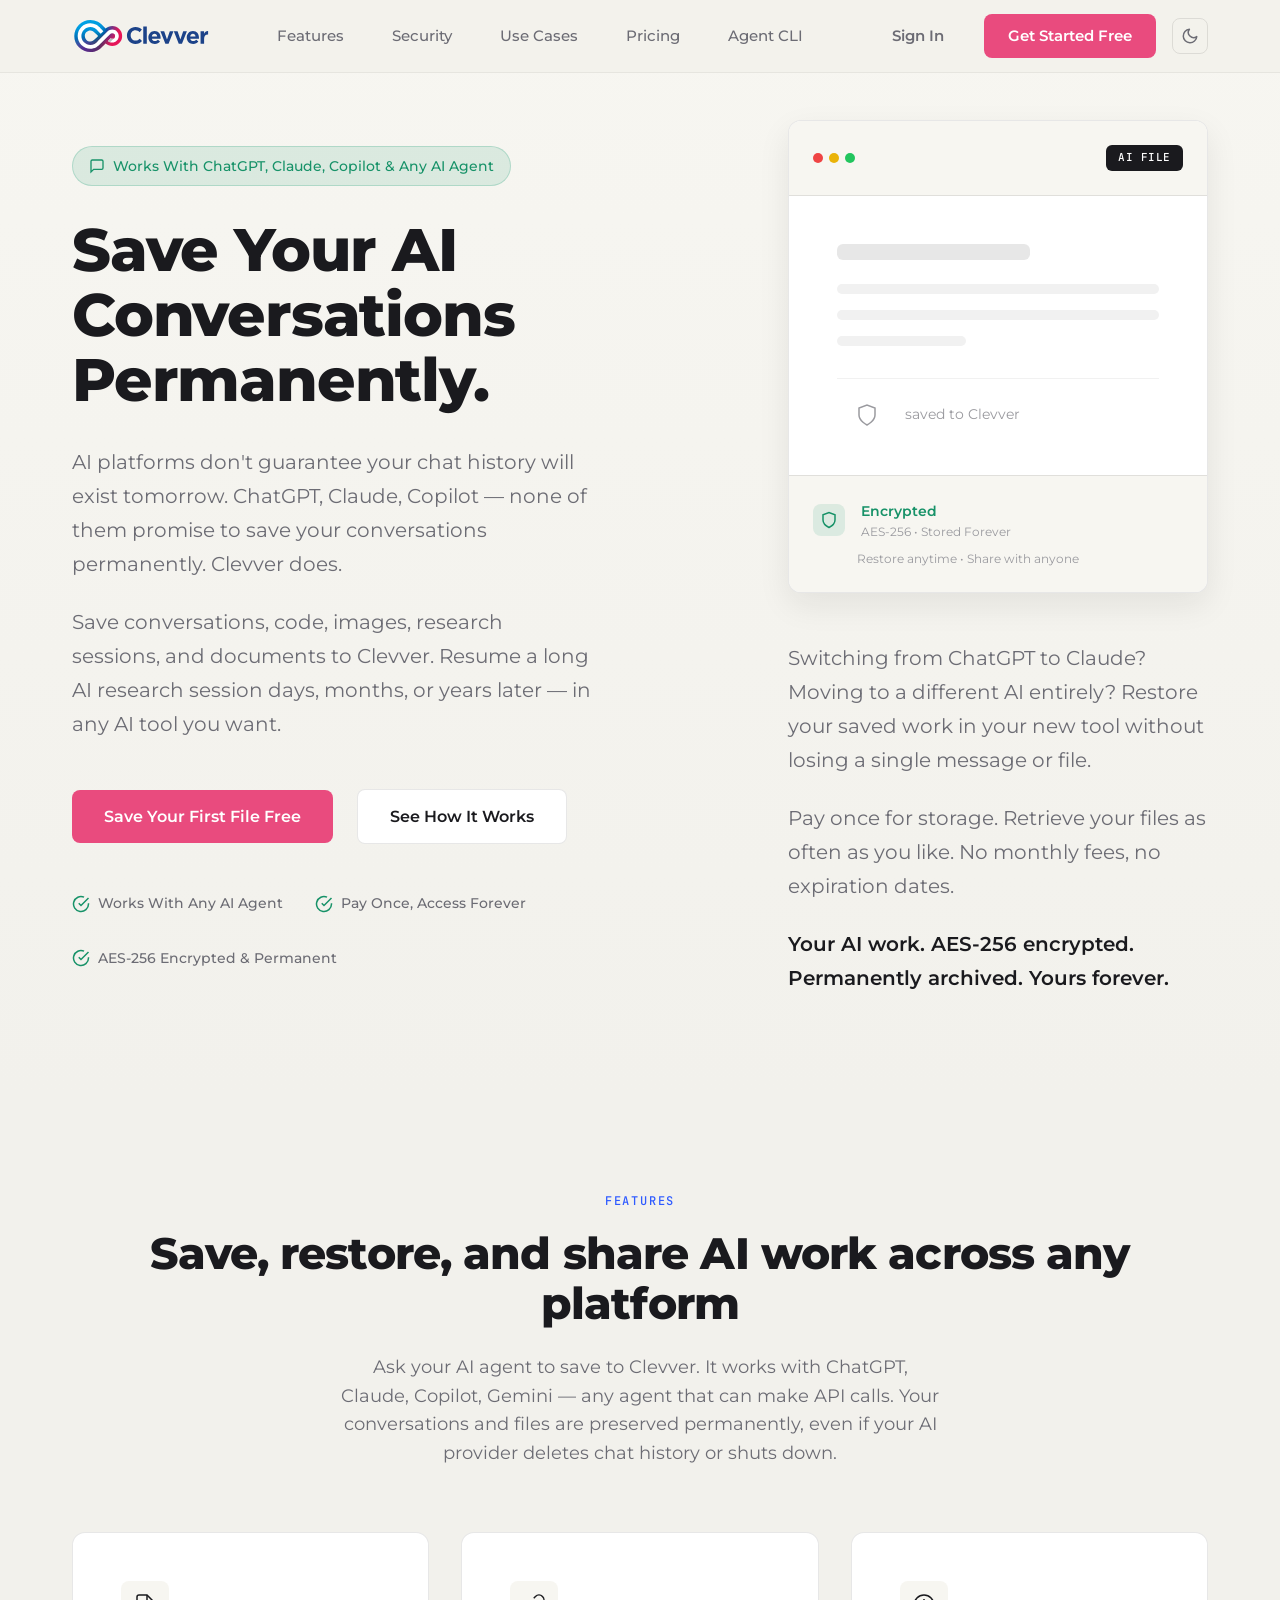
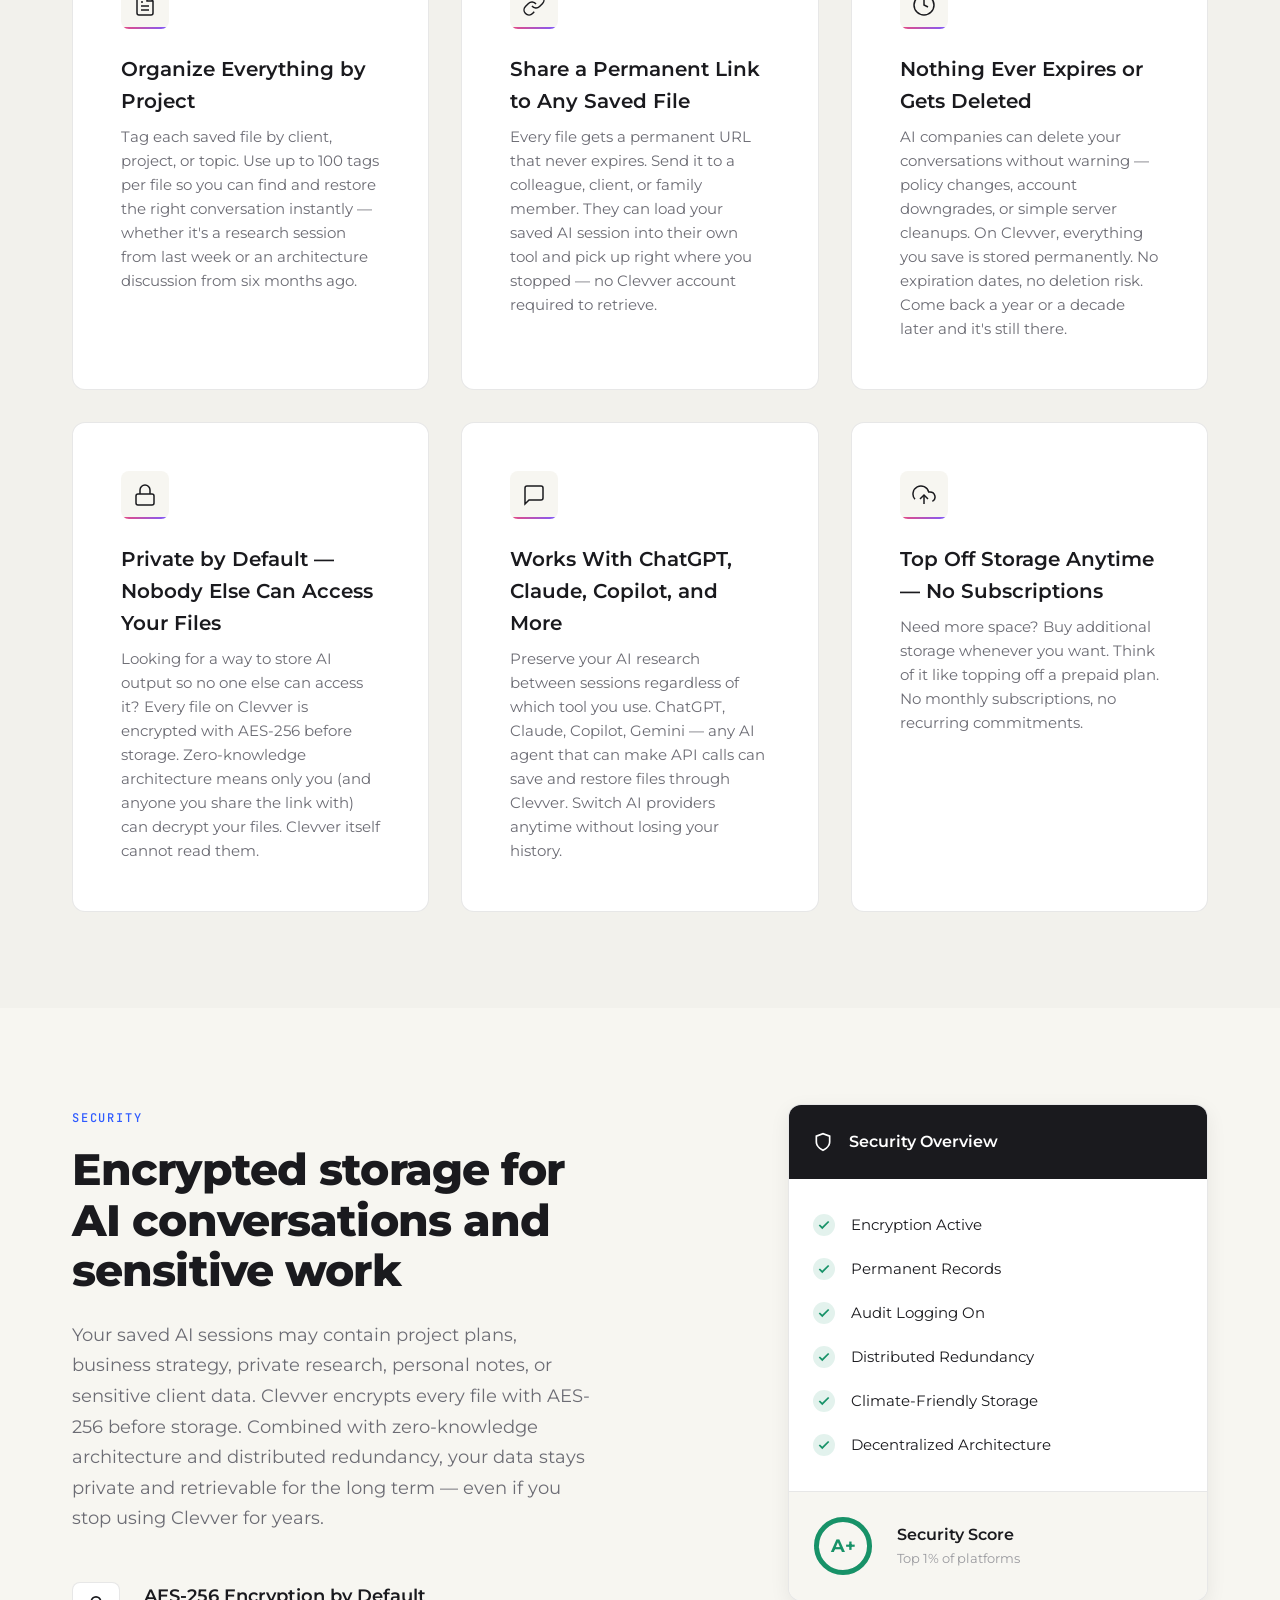
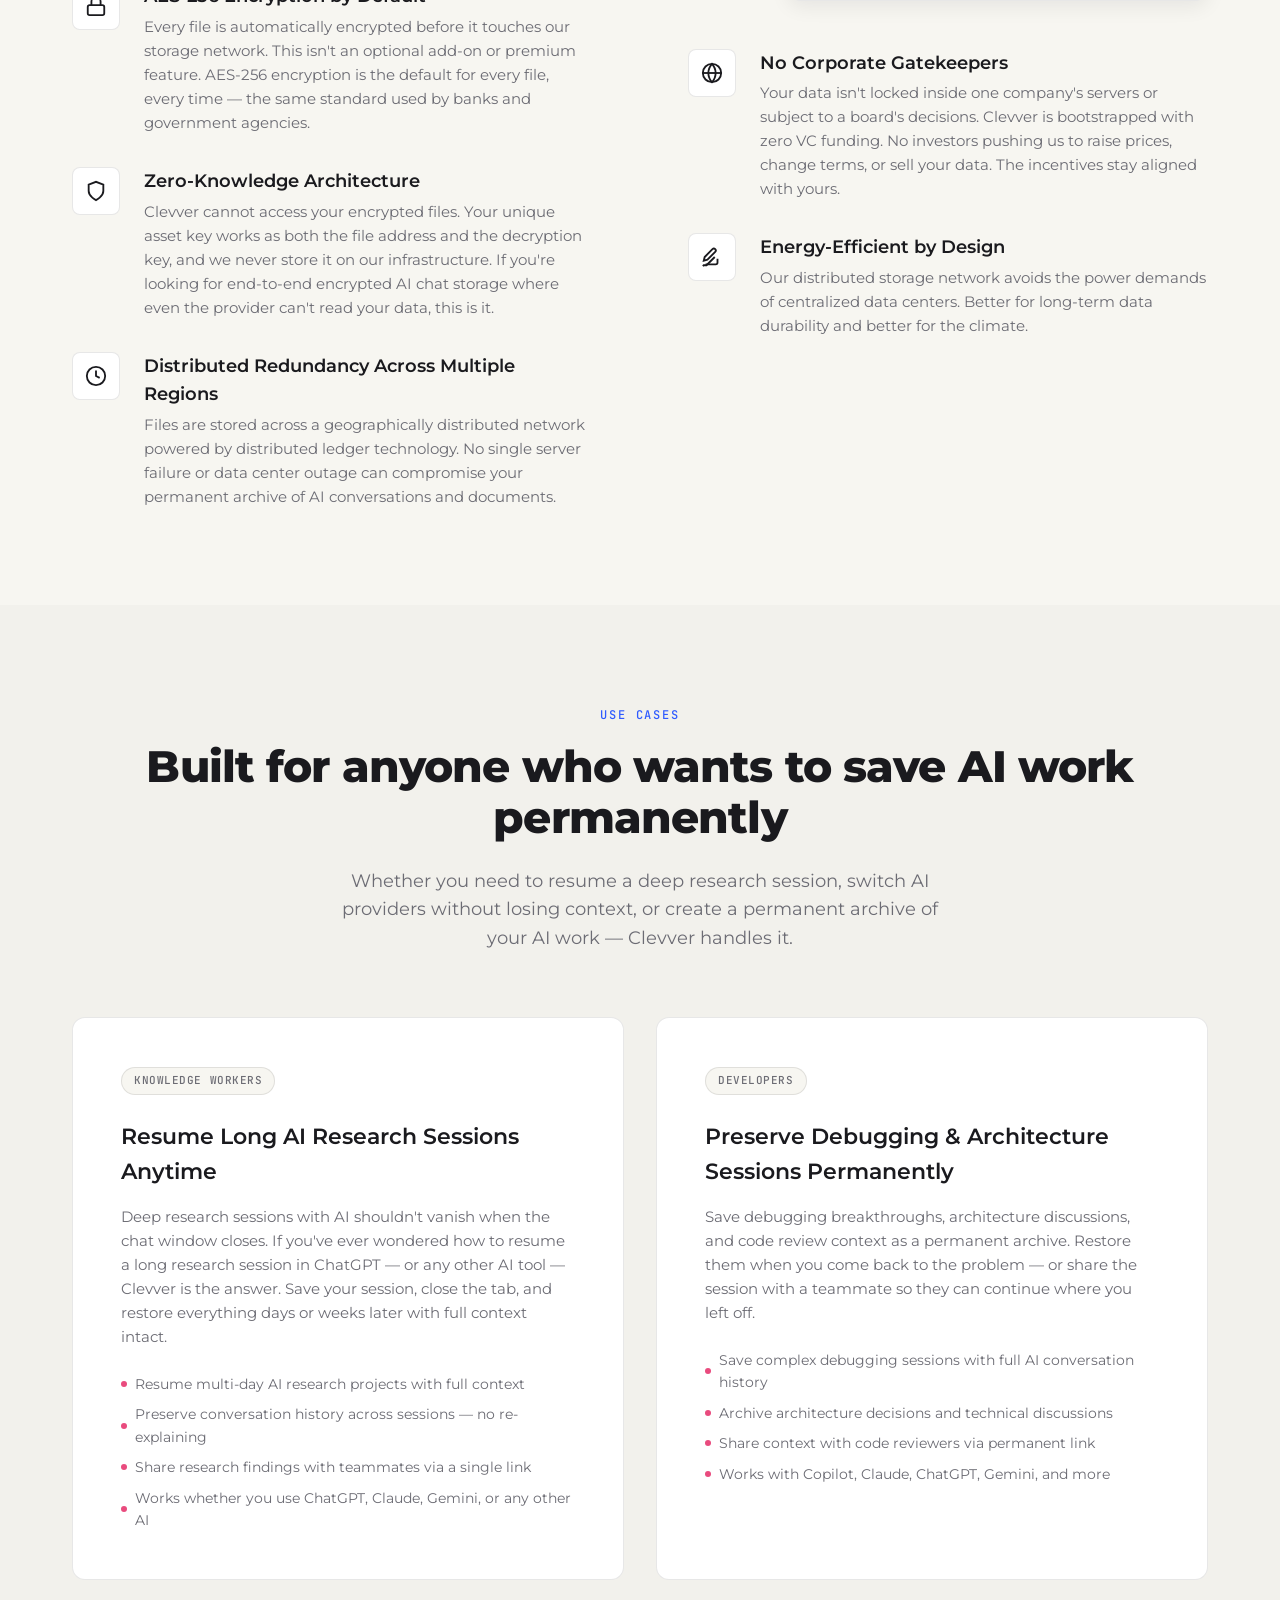
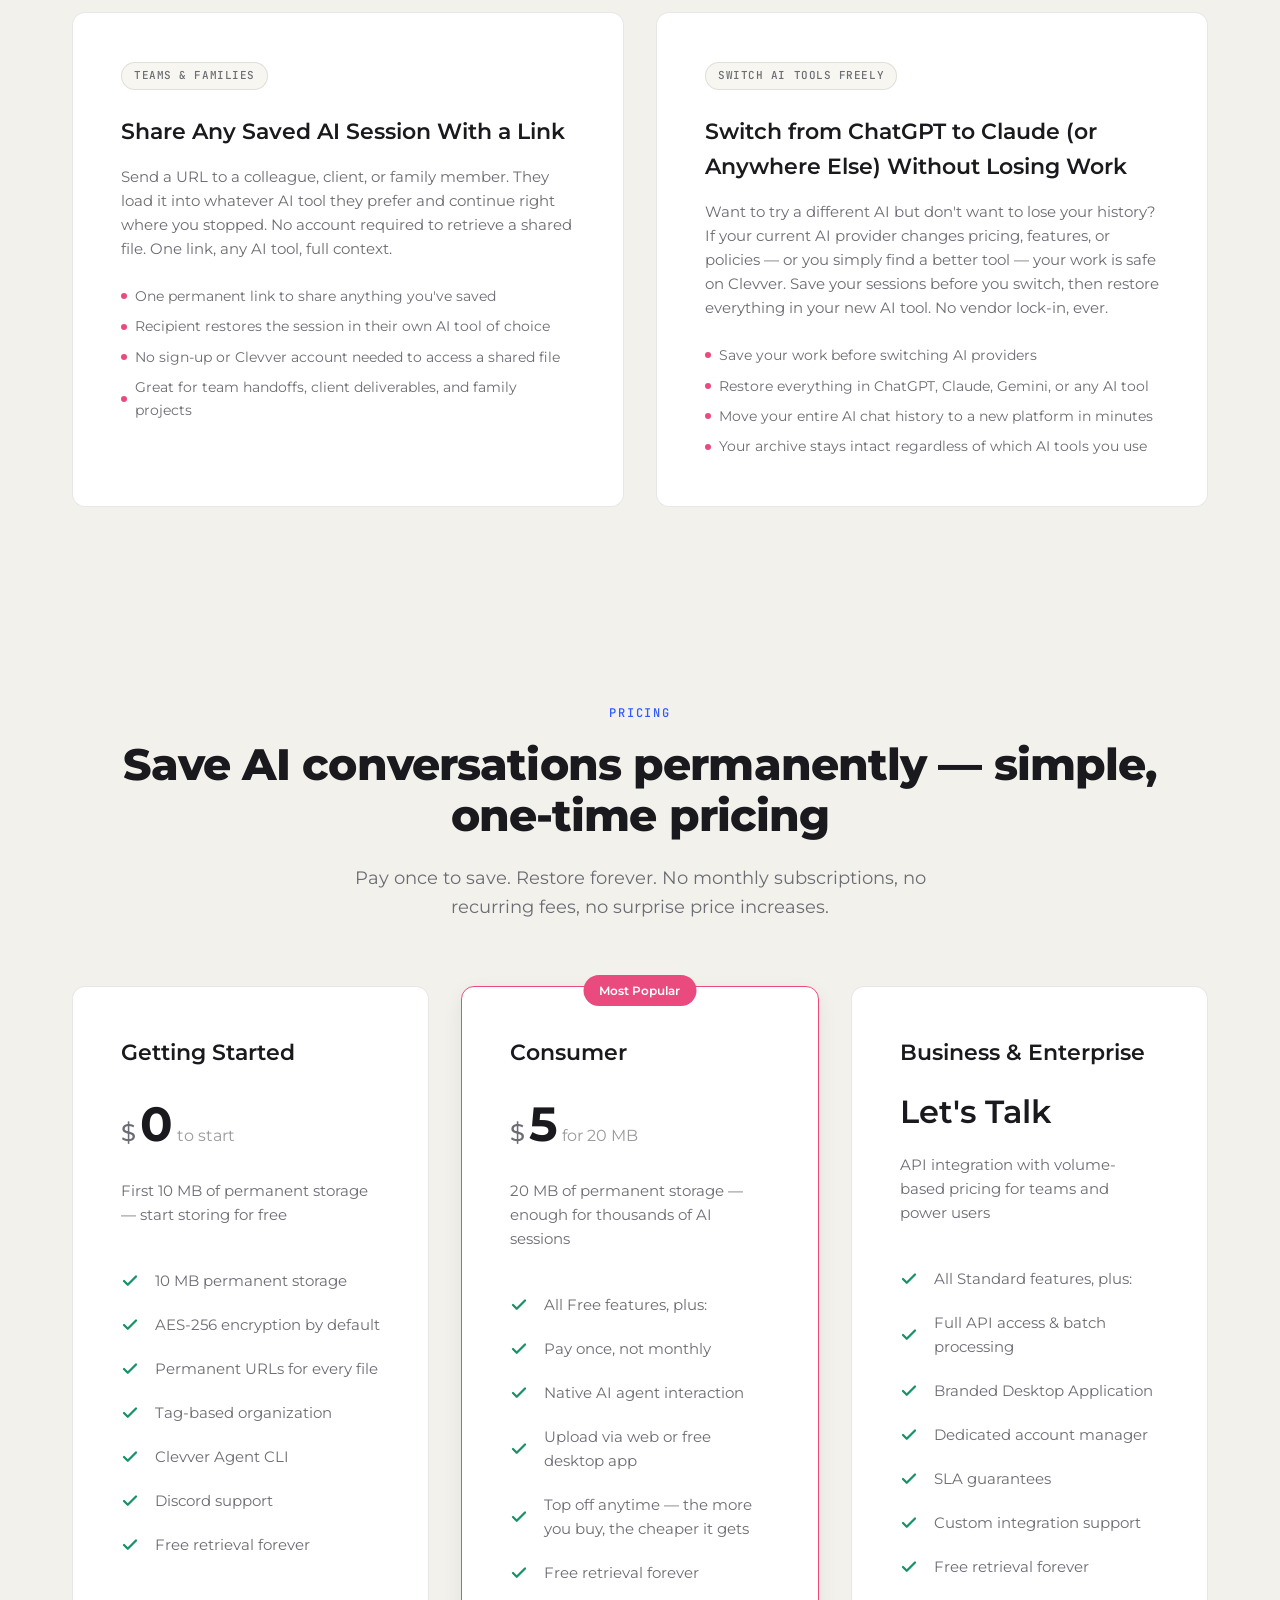
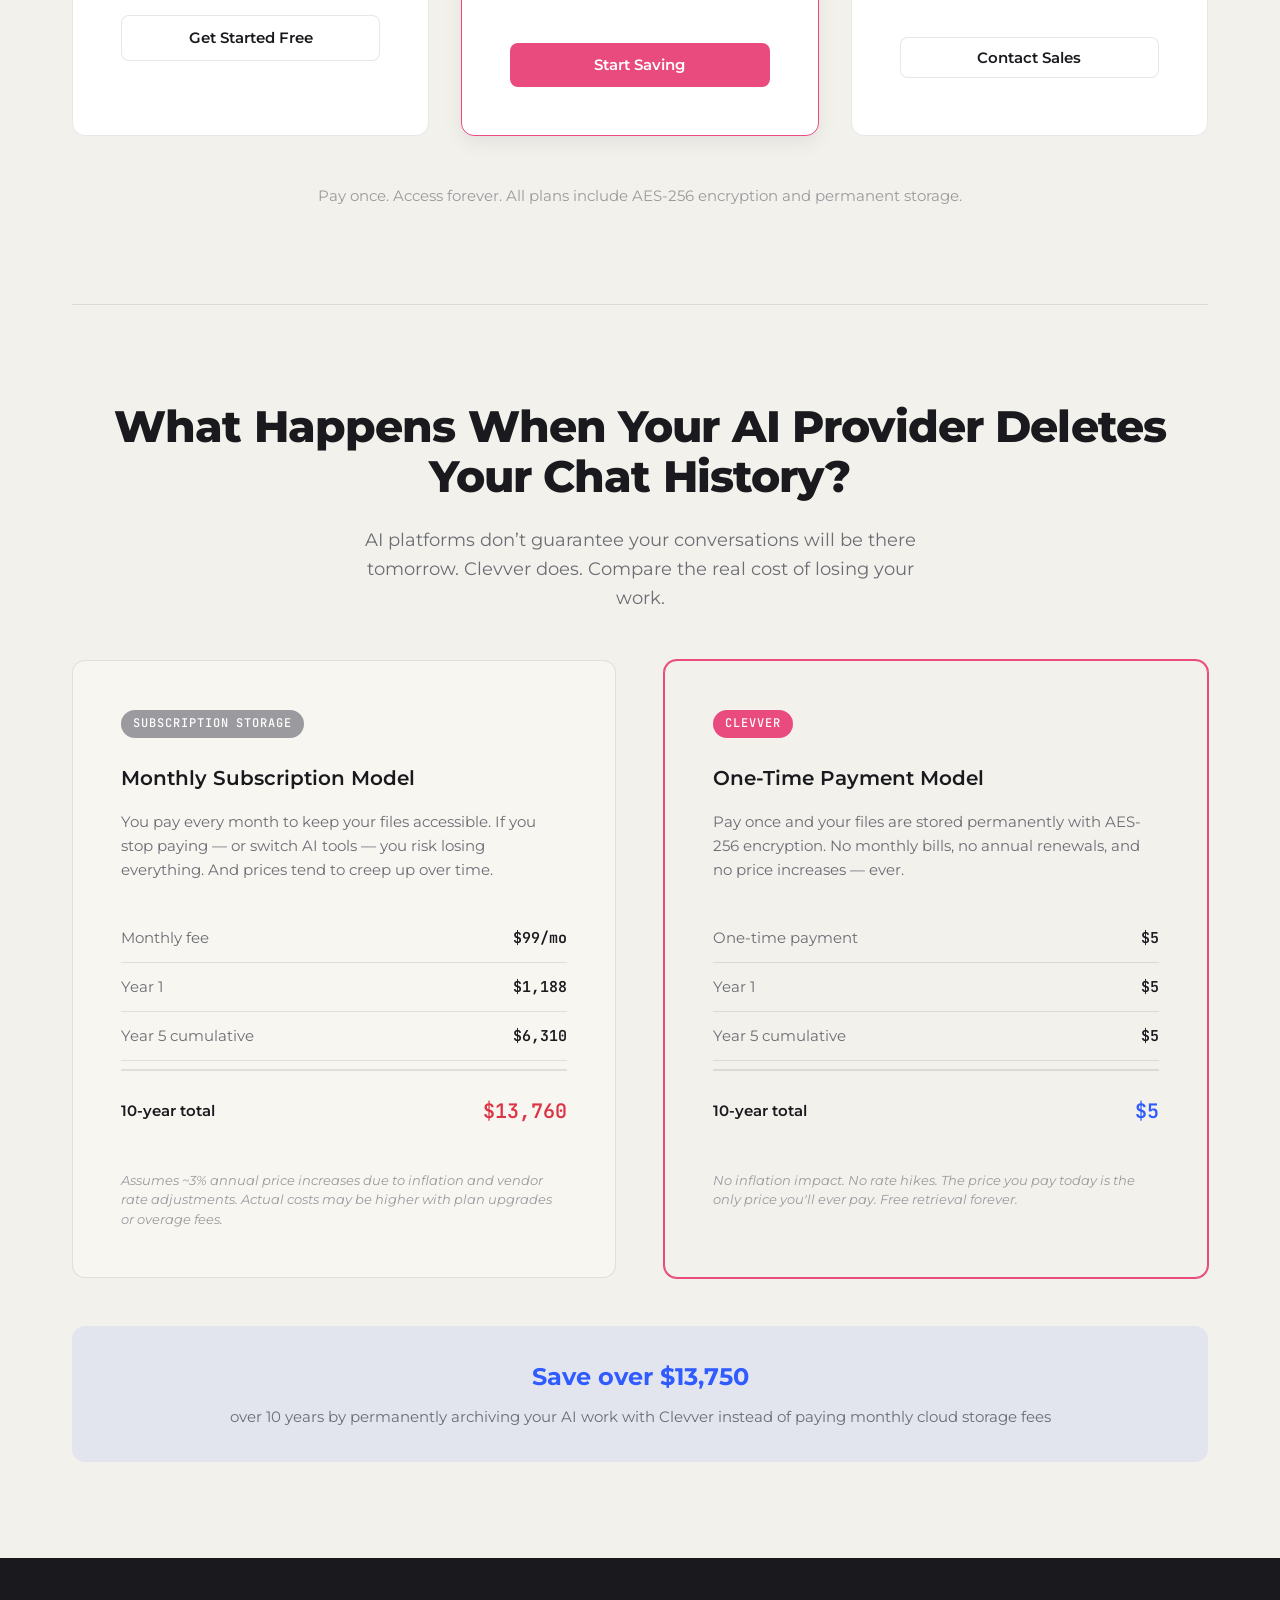
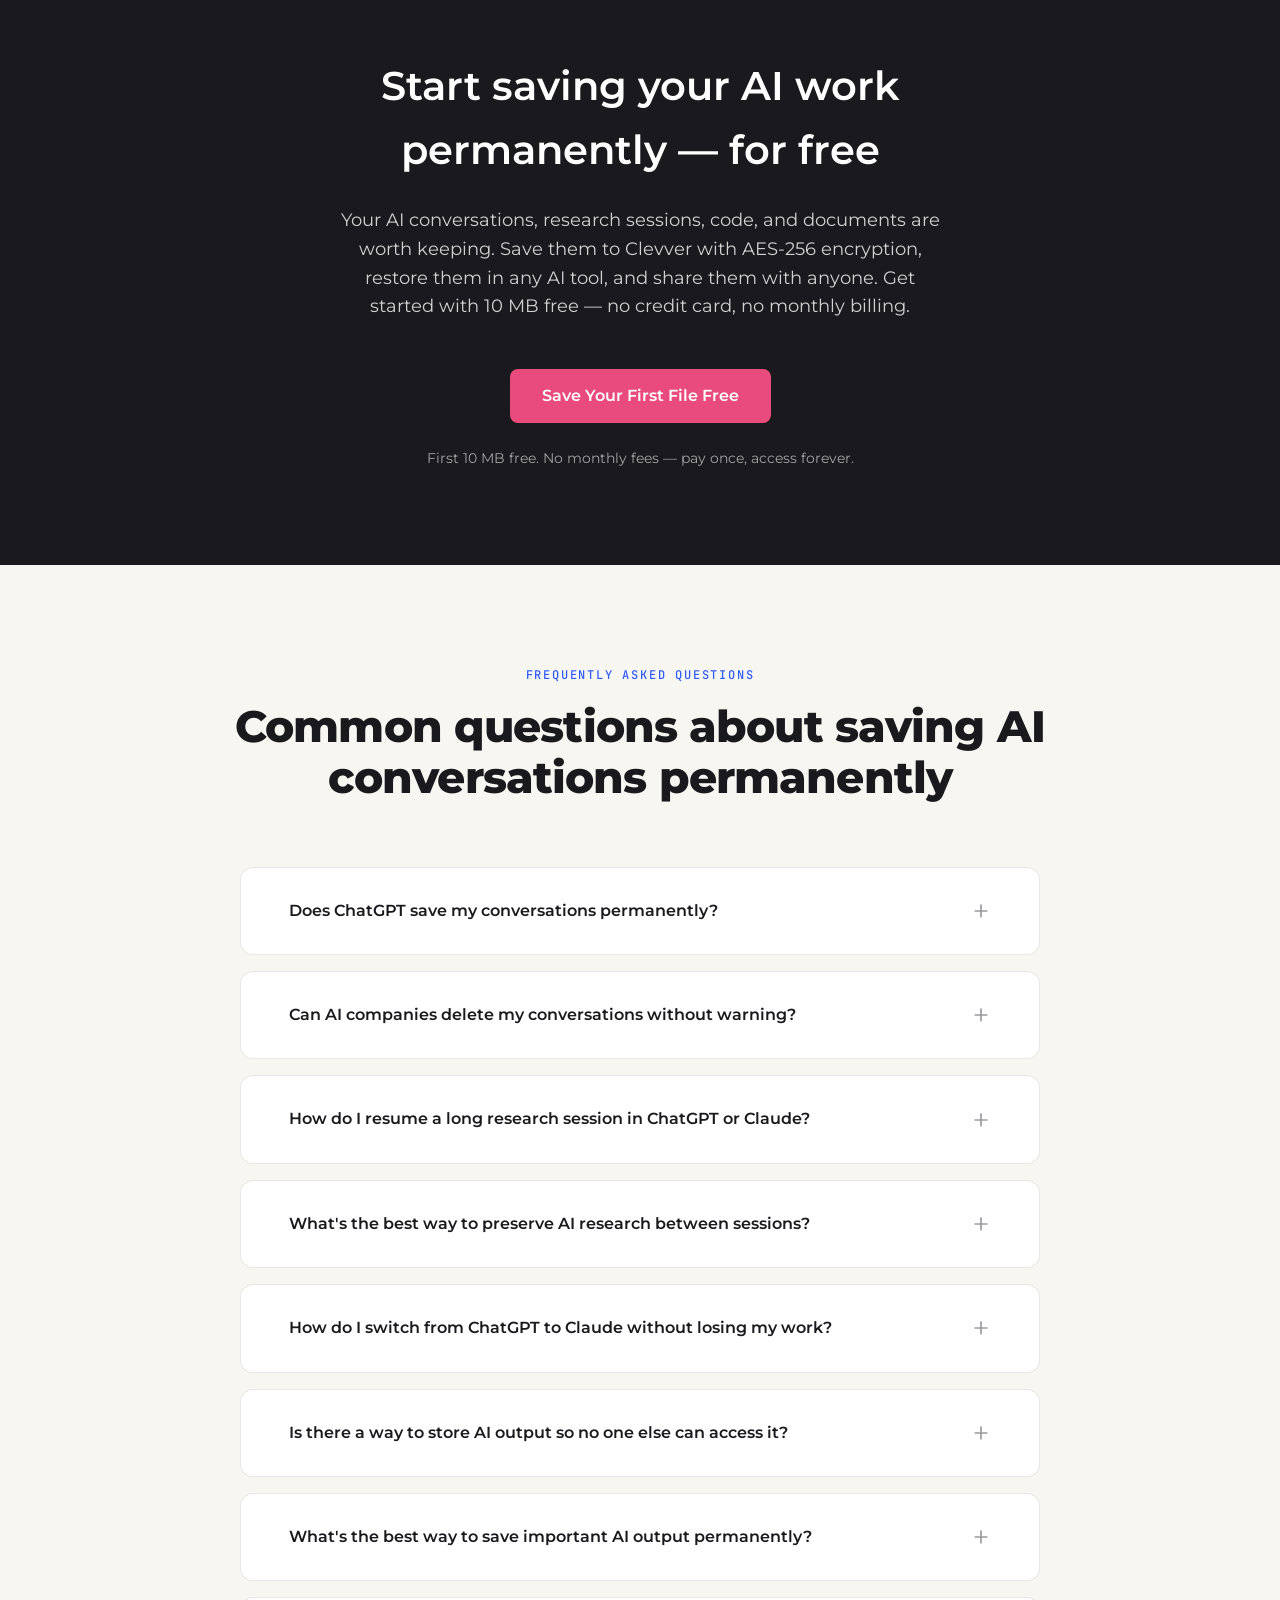
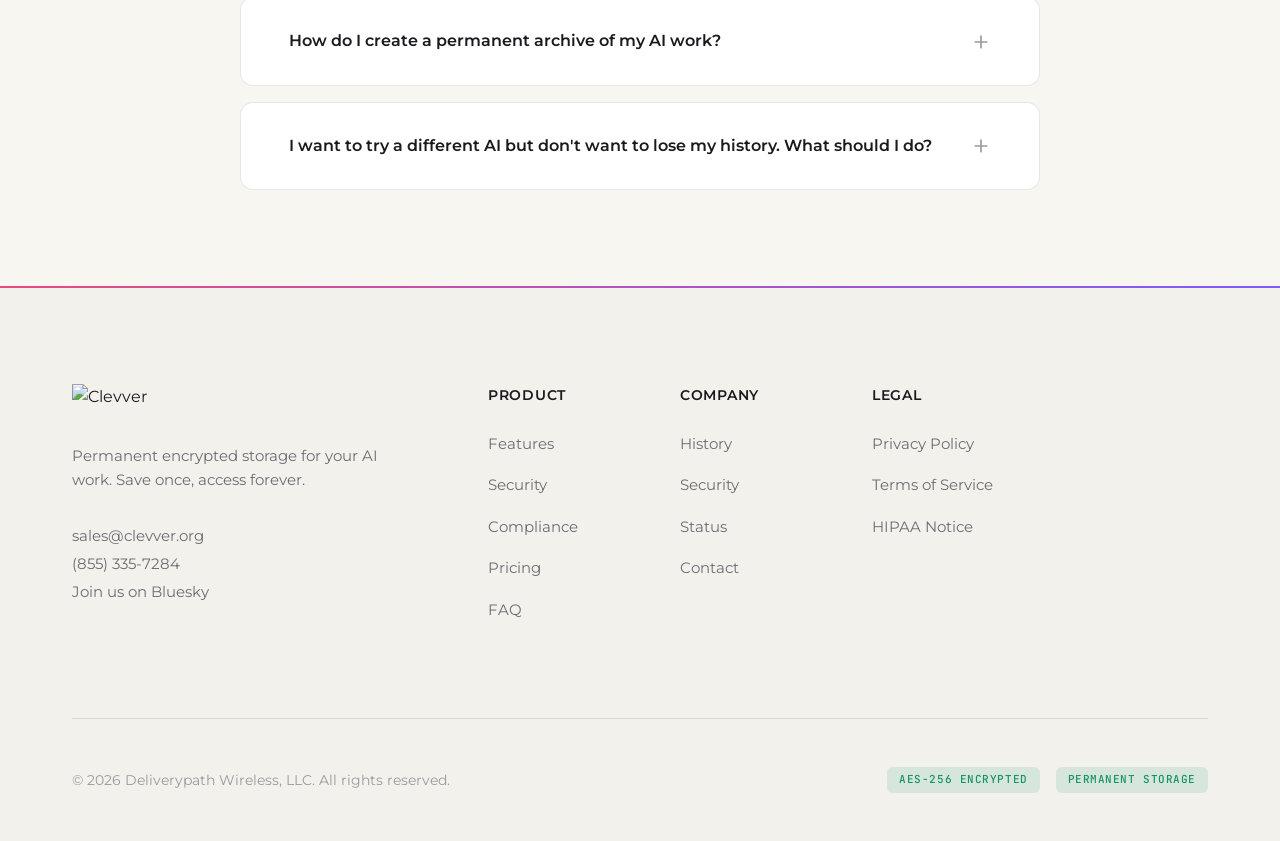
==== commit 1dc85685: "Update pricing to $0.25/MB and free tier to 10 MB Consumer card now $5 for 20 MB; cost comparison an" ====
--- a/index.html
+++ b/index.html
@@ -64,7 +64,7 @@
         "@type": "Offer",
         "price": "0",
         "priceCurrency": "USD",
-        "description": "First 5 MB free. Pay-once pricing for additional storage."
+        "description": "First 10 MB free. Pay-once pricing for additional storage."
       },
       "featureList": [
         "AES-256 encryption",
@@ -144,7 +144,7 @@
           "name": "How do I create a permanent archive of my AI work?",
           "acceptedAnswer": {
             "@type": "Answer",
-            "text": "Sign up for Clevver (5 MB free), then save your AI conversations, code, images, and documents as you work. Tag each file by project or client. Every file gets a permanent, encrypted URL. Your archive grows over time and never expires — even if you stop using Clevver for years."
+            "text": "Sign up for Clevver (10 MB free), then save your AI conversations, code, images, and documents as you work. Tag each file by project or client. Every file gets a permanent, encrypted URL. Your archive grows over time and never expires — even if you stop using Clevver for years."
           }
         },
         {
@@ -669,10 +669,10 @@
                             <span class="amount">0</span>
                             <span class="period">to start</span>
                         </div>
-                        <p class="pricing-desc">First 5 MB of permanent storage — start storing for free</p>
+                        <p class="pricing-desc">First 10 MB of permanent storage — start storing for free</p>
                     </div>
                     <ul class="pricing-features">
-                        <li><svg viewBox="0 0 24 24"><polyline points="20 6 9 17 4 12"/></svg>5 MB permanent storage</li>
+                        <li><svg viewBox="0 0 24 24"><polyline points="20 6 9 17 4 12"/></svg>10 MB permanent storage</li>
                         <li><svg viewBox="0 0 24 24"><polyline points="20 6 9 17 4 12"/></svg>AES-256 encryption by default</li>
                         <li><svg viewBox="0 0 24 24"><polyline points="20 6 9 17 4 12"/></svg>Permanent URLs for every file</li>
                         <li><svg viewBox="0 0 24 24"><polyline points="20 6 9 17 4 12"/></svg>Tag-based organization</li>
@@ -688,7 +688,7 @@
                         <h3 class="pricing-name">Consumer</h3>
                         <div class="pricing-price">
                             <span class="currency">$</span>
-                            <span class="amount">100</span>
+                            <span class="amount">5</span>
                             <span class="period">for 20 MB</span>
                         </div>
                         <p class="pricing-desc">20 MB of permanent storage — enough for thousands of AI sessions</p>
@@ -764,26 +764,26 @@
                         <div class="comparison-breakdown">
                             <div class="breakdown-row">
                                 <span class="breakdown-label">One-time payment</span>
-                                <span class="breakdown-value">$100</span>
+                                <span class="breakdown-value">$5</span>
                             </div>
                             <div class="breakdown-row">
                                 <span class="breakdown-label">Year 1</span>
-                                <span class="breakdown-value">$100</span>
+                                <span class="breakdown-value">$5</span>
                             </div>
                             <div class="breakdown-row">
                                 <span class="breakdown-label">Year 5 cumulative</span>
-                                <span class="breakdown-value">$100</span>
+                                <span class="breakdown-value">$5</span>
                             </div>
                             <div class="breakdown-row breakdown-row--total">
                                 <span class="breakdown-label">10-year total</span>
-                                <span class="breakdown-value">$100</span>
+                                <span class="breakdown-value">$5</span>
                             </div>
                         </div>
                         <p class="comparison-note">No inflation impact. No rate hikes. The price you pay today is the only price you'll ever pay. Free retrieval forever.</p>
                     </div>
                 </div>
                 <div class="comparison-savings">
-                    <span class="savings-amount">Save over $13,660</span>
+                    <span class="savings-amount">Save over $13,750</span>
                     <span class="savings-desc">over 10 years by permanently archiving your AI work with Clevver instead of paying monthly cloud storage fees</span>
                 </div>
             </div>
@@ -795,11 +795,11 @@
         <div class="container">
             <div class="cta-content">
                 <h2 class="cta-title">Start saving your AI work permanently — for free</h2>
-                <p class="cta-subtitle">Your AI conversations, research sessions, code, and documents are worth keeping. Save them to Clevver with AES-256 encryption, restore them in any AI tool, and share them with anyone. Get started with 5 MB free — no credit card, no monthly billing.</p>
+                <p class="cta-subtitle">Your AI conversations, research sessions, code, and documents are worth keeping. Save them to Clevver with AES-256 encryption, restore them in any AI tool, and share them with anyone. Get started with 10 MB free — no credit card, no monthly billing.</p>
                 <div class="cta-form">
                     <a href="https://app.clevver.org/signup" class="btn btn-primary btn-large">Save Your First File Free</a>
                 </div>
-                <p class="cta-note">First 5 MB free. No monthly fees — pay once, access forever.</p>
+                <p class="cta-note">First 10 MB free. No monthly fees — pay once, access forever.</p>
             </div>
         </div>
     </section>
@@ -881,7 +881,7 @@
                         <svg class="faq-icon" width="20" height="20" xmlns="http://www.w3.org/2000/svg" viewBox="0 0 24 24" fill="none" stroke="currentColor" stroke-width="2" stroke-linecap="round" stroke-linejoin="round"><line x1="12" y1="5" x2="12" y2="19"/><line x1="5" y1="12" x2="19" y2="12"/></svg>
                     </button>
                     <div class="faq-answer" style="display:none">
-                        <p>Sign up for Clevver (5 MB free), then save your AI conversations, code, images, and documents as you work. Tag each file by project or client. Every file gets a permanent, encrypted URL. Your archive grows over time and never expires — even if you stop using Clevver for years.</p>
+                        <p>Sign up for Clevver (10 MB free), then save your AI conversations, code, images, and documents as you work. Tag each file by project or client. Every file gets a permanent, encrypted URL. Your archive grows over time and never expires — even if you stop using Clevver for years.</p>
                     </div>
                 </div>
                 <div class="faq-item">
